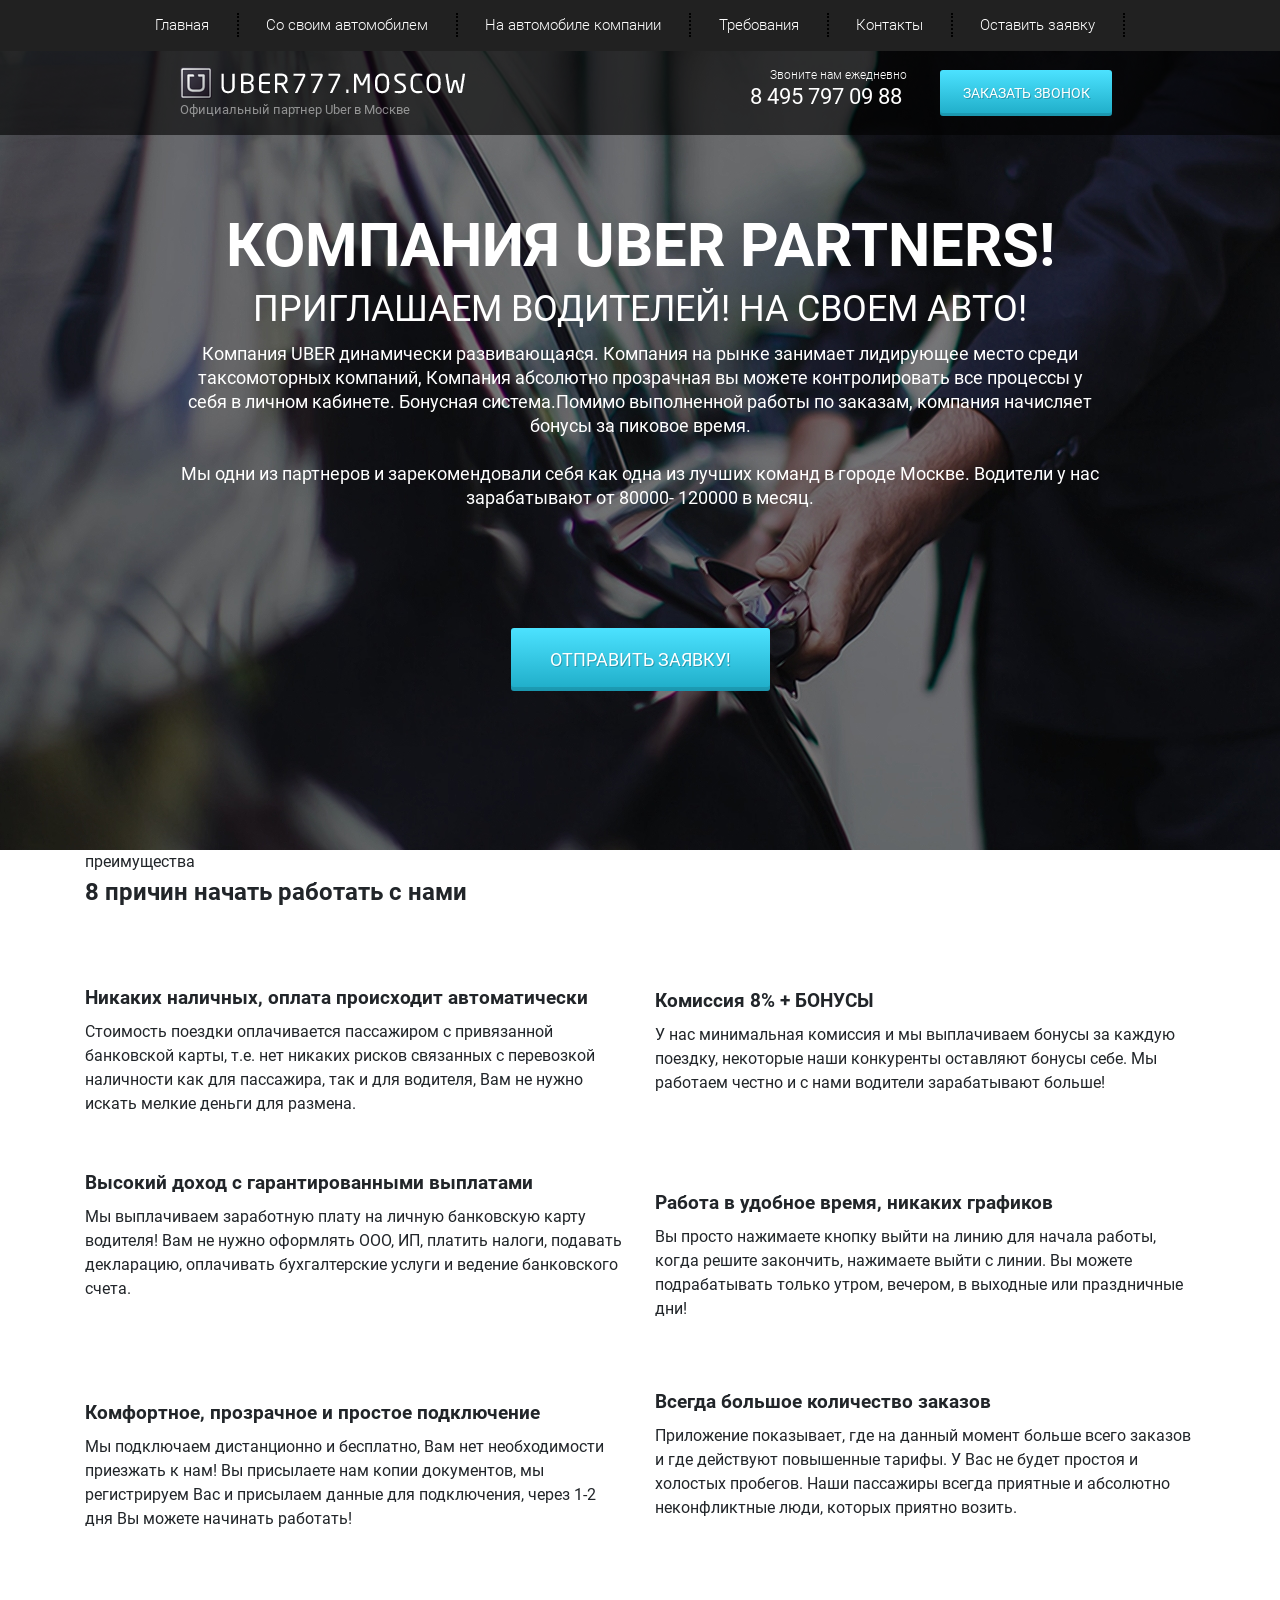
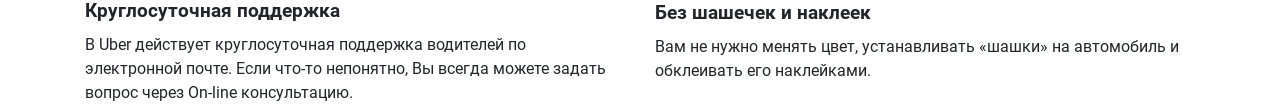
==== src/index.html @ ec8f5196 "add section 'reasons'" ====
<!DOCTYPE html>
<html lang="en">

<head>
    <meta charset="UTF-8">
    <meta name="viewport" content="width=device-width, initial-scale=1.0">
    <title>Uber</title>
    <link rel="stylesheet" href="css/bootstrap-reboot.min.css">
    <link rel="stylesheet" href="css/bootstrap-grid.min.css">
    <link rel="stylesheet" href="css/fonts.css">
    <link rel="stylesheet" href="css/style.css">
</head>

<body>
    <header>
        <nav>
            <div class="container">
                <ul class="menu">
                    <li class="menu_item"><a href="#" class="menu_link">Главная</a></li>
                    <li class="menu_item"><a href="#" class="menu_link">Со своим автомобилем</a></li>
                    <li class="menu_item"><a href="#" class="menu_link">На автомобиле компании</a></li>
                    <li class="menu_item"><a href="#" class="menu_link">Требования</a></li>
                    <li class="menu_item"><a href="#" class="menu_link">Контакты</a></li>
                    <li class="menu_item"><a href="#" class="menu_link">Оставить заявку</a></li>
                </ul>
            </div>
        </nav>
        <div class="subheader">
            <div class="container">
                <div class="row">
                    <div class="col-md-4 offset-md-1">
                        <a href="#" class="subheader_logo"><img src="img/logo.png" alt="logo" class="logo_img"></a>
                        <div class="logo_text">Официальный партнер Uber в Москве</div>
                    </div>
                    <div class="col-md-2 offset-md-2">
                        <div class="call_us">Звоните нам ежедневно</div>
                        <a href="tel:+74957970988" class="number">8 495 797 09 88</a>
                    </div>
                    <div class="col-md-2">
                        <button class="call_us_btn">
                            заказать звонок
                        </button>
                    </div>
                </div>
            </div>
        </div>
    </header>

    <section class="promo">
        <div class="container">
            <div class="row">
                <div class="col-md-10 offset-md-1">
                    <h1 class="promo_header">КОМПАНИЯ UBER PARTNERS!</h1>
                    <h2 class="promo_subheader">ПРИГЛАШАЕМ ВОДИТЕЛЕЙ! НА СВОЕМ АВТО!</h2>
                    <div class="promo_descr">
                        Компания UBER динамически развивающаяся. Компания на рынке занимает лидирующее место среди
                        таксомоторных компаний, Компания абсолютно прозрачная вы можете контролировать все процессы у
                        себя в личном кабинете. Бонуcная система.Помимо выполненной работы по заказам, компания
                        начисляет бонусы за
                        пиковое время.<br><br>

                        Мы одни из партнеров и зарекомендовали себя как одна из лучших команд в городе Москве. Водители
                        у нас
                        зарабатывают от 80000- 120000 в месяц.
                    </div>
                    <button class="promo_btn">ОТПРАВИТЬ ЗАЯВКУ!</button>
                </div>
            </div>
        </div>
    </section>
    <section class="reasons">
        <div class="container">
            <div class="label">преимущества</div>
            <h2 class="title">8 причин начать работать с нами</h2>
            <div class="row">
                <div class="col-md-6">
                    <div class="reasons_block">
                        <div class="reasons_round"><img src="img/reasons-1.png" alt=""></div>
                        <div class="reasons_text_block">
                            <h3 class="reasons_title">Никаких наличных, оплата происходит
                                автоматически</h3>
                            <div class="reasons_text">Стоимость поездки оплачивается пассажиром с привязанной банковской карты, т.е. нет никаких рисков связанных с перевозкой наличности как для пассажира, так и для водителя, Вам не нужно искать мелкие деньги для размена.</div>
                        </div>
                    </div>
                </div>
                <div class="col-md-6">
                    <div class="reasons_block">
                        <div class="reasons_round"><img src="img/reasons-2.png" alt=""></div>
                        <div class="reasons_text_block">
                            <h3 class="reasons_title">Комиссия 8% + БОНУСЫ</h3>
                            <div class="reasons_text">У нас минимальная комиссия и мы выплачиваем бонусы за каждую поездку, некоторые наши конкуренты оставляют бонусы себе. Мы работаем честно и с нами водители зарабатывают больше!</div>
                        </div>
                    </div>
                </div>
                <div class="col-md-6">
                    <div class="reasons_block">
                        <div class="reasons_round"><img src="img/reasons-3.png" alt=""></div>
                        <div class="reasons_text_block">
                            <h3 class="reasons_title">Высокий доход с гарантированными
                                выплатами</h3>
                            <div class="reasons_text">Мы выплачиваем заработную плату на личную банковскую карту водителя! Вам не нужно оформлять ООО, ИП, платить налоги, подавать декларацию, оплачивать бухгалтерские услуги и ведение банковского счета.</div>
                        </div>
                    </div>
                </div>
                <div class="col-md-6">
                    <div class="reasons_block">
                        <div class="reasons_round"><img src="img/reasons-4.png" alt=""></div>
                        <div class="reasons_text_block">
                            <h3 class="reasons_title">Работа в удобное время, никаких
                                графиков</h3>
                            <div class="reasons_text">Вы просто нажимаете кнопку выйти на линию для начала работы, когда решите закончить, нажимаете выйти с линии. Вы можете подрабатывать только утром, вечером, в выходные или праздничные дни! </div>
                        </div>
                    </div>
                </div>
                <div class="col-md-6">
                    <div class="reasons_block">
                        <div class="reasons_round"><img src="img/reasons-5.png" alt=""></div>
                        <div class="reasons_text_block">
                            <h3 class="reasons_title">Комфортное, прозрачное и простое
                                подключение</h3>
                            <div class="reasons_text">Мы подключаем дистанционно и бесплатно, Вам нет необходимости приезжать к нам! Вы присылаете нам копии документов, мы регистрируем Вас и присылаем данные для подключения, через 1-2 дня Вы можете начинать работать!</div>
                        </div>
                    </div>
                </div>
                <div class="col-md-6">
                    <div class="reasons_block">
                        <div class="reasons_round"><img src="img/reasons-6.png" alt=""></div>
                        <div class="reasons_text_block">
                            <h3 class="reasons_title">Всегда большое количество заказов</h3>
                            <div class="reasons_text">Приложение показывает, где на данный момент больше всего заказов и где действуют повышенные тарифы. У Вас не будет простоя и холостых пробегов. Наши пассажиры всегда приятные и абсолютно неконфликтные люди, которых приятно возить.</div>
                        </div>
                    </div>
                </div>
                <div class="col-md-6">
                    <div class="reasons_block">
                        <div class="reasons_round"><img src="img/reasons-7.png" alt=""></div>
                        <div class="reasons_text_block">
                            <h3 class="reasons_title">Круглосуточная поддержка</h3>
                            <div class="reasons_text">В Uber действует круглосуточная поддержка водителей по электронной почте. Если что-то непонятно, Вы всегда можете задать вопрос через On-line консультацию.</div>
                        </div>
                    </div>
                </div>
                <div class="col-md-6">
                    <div class="reasons_block">
                        <div class="reasons_round"><img src="img/reasons-8.png" alt=""></div>
                        <div class="reasons_text_block">
                            <h3 class="reasons_title">Без шашечек и наклеек</h3>
                            <div class="reasons_text">Вам не нужно менять цвет, устанавливать «шашки» на автомобиль и обклеивать его наклейками.</div>
                        </div>
                    </div>
                </div>
            </div>
        </div>
    </section>
</body>

</html>
---- src/css/fonts.css ----
@font-face {
    font-family: 'Roboto';
    src: url('../fonts/Roboto-Thin.eot');
    src: url('../fonts/Roboto-Thin.eot?#iefix') format('embedded-opentype'),
    url('../fonts/Roboto-Thin.woff') format('woff'),
    url('../fonts/Roboto-Thin.ttf') format('truetype');
    font-weight: 100;
    font-style: normal;
}

@font-face {
    font-family: 'Roboto';
    src: url('../fonts/Roboto-Light.eot');
    src: url('../fonts/Roboto-Light.eot?#iefix') format('embedded-opentype'),
    url('../fonts/Roboto-Light.woff') format('woff'),
    url('../fonts/Roboto-Light.ttf') format('truetype');
    font-weight: 300;
    font-style: normal;
}

@font-face {
    font-family: 'Roboto';
    src: url('../fonts/Roboto-Regular.eot');
    src: url('../fonts/Roboto-Regular.eot?#iefix') format('embedded-opentype'),
    url('../fonts/Roboto-Regular.woff') format('woff'),
    url('../fonts/Roboto-Regular.ttf') format('truetype');
    font-weight: 400;
    font-style: normal;
}

@font-face {
    font-family: 'Roboto';
    src: url('../fonts/Roboto-Bold.eot');
    src: url('../fonts/Roboto-Bold.eot?#iefix') format('embedded-opentype'),
    url('../fonts/Roboto-Bold.woff') format('woff'),
    url('../fonts/Roboto-Bold.ttf') format('truetype');
    font-weight: 700;
    font-style: normal;
}

@font-face {
    font-family: 'Roboto';
    src: url('../fonts/Roboto-Black.eot');
    src: url('../fonts/Roboto-Black.eot?#iefix') format('embedded-opentype'),
    url('../fonts/Roboto-Black.woff') format('woff'),
    url('../fonts/Roboto-Black.ttf') format('truetype');
    font-weight: 900;
    font-style: normal;
}
---- src/css/style.css ----
* {
    font-family: 'Roboto', sans-serif;
}

header {
    position: relative;
}

nav {
    height: 51px;
    background-color: #212121;
}

.menu {
    display: flex;
    justify-content: space-between;
    padding: 13px 70px;
    margin: 0;
    list-style: none;
}

.menu .menu_link {
    color: #ffffff;
    font-size: 15px;
    font-weight: 300;
}

.menu .menu_item {
    border-right: 2px dotted #000;
    padding-right: 28px;
}

.subheader {
    position: absolute;
    width: 100%;
    height: 84px;
    background-color: rgba(0, 0, 0, 0.6);
}

.subheader .subheader_logo {
    display: block;
    max-width: 100%;
    margin-top: 16px;
}

.logo_text {
    color: #ffffff;
    opacity: 0.5;
    font-size: 13px;
    font-weight: 400;
    margin-top: 6px;
    line-height: 10px;
}

.call_us {
    margin-top: 19px;
    line-height: 10px;
    text-align: right;
    margin-right: 3px;
    color: #ffffff;
    font-size: 12px;
    font-weight: 300;
}

.number {
    margin-top: 8px;
    color: #ffffff;
    font-size: 22px;
    font-weight: 400;
    text-transform: uppercase;
}

.call_us_btn {
    width: 172px;
    height: 46px;
    box-shadow: inset 0 -3px 0 rgba(0, 0, 0, 0.12);
    border: 0;
    background-image: linear-gradient(to top, #1eacc7 0%, #4ce2ff 100%);
    text-shadow: 1px 1px 0 rgba(0, 0, 0, 0.21);
    color: #ffffff;
    font-size: 14px;
    font-weight: 400;
    text-transform: uppercase;
    border-radius: 3px;
    margin-top: 19px;
}

.promo {
    min-height: 799px;
    background: url('../img/main-bg.jpg') center center/cover no-repeat;
    padding: 150px 0 135px 0;
}

.promo_header {
    font-weight: 700;
    font-size: 60px;
    text-transform: uppercase;
    color: #ffffff;
    text-align: center;
}

.promo_subheader {
    font-size: 36px;
    font-weight: 400;
    text-transform: uppercase;
    color: #ffffff;
    text-align: center;
    line-height: 20px;
}

.promo_descr {
    margin-top: 23px;
    color: #ffffff;
    font-size: 18px;
    font-weight: 400;
    line-height: 24px;
    text-align: center;
}

.promo_btn {
    width: 259px;
    height: 63px;
    box-shadow: inset 0 -4px 0 rgba(0, 0, 0, 0.12);
    border: none;
    background-image: linear-gradient(to top, #1eacc7 0%, #4ce2ff 100%);
    border-radius: 3px;
    text-shadow: 1px 1px 0 rgba(0, 0, 0, 0.21);
    color: #ffffff;
    font-size: 18px;
    font-weight: 400;
    text-transform: uppercase;
    display: block;
    margin: 0 auto;
    margin-top: 118px;
}
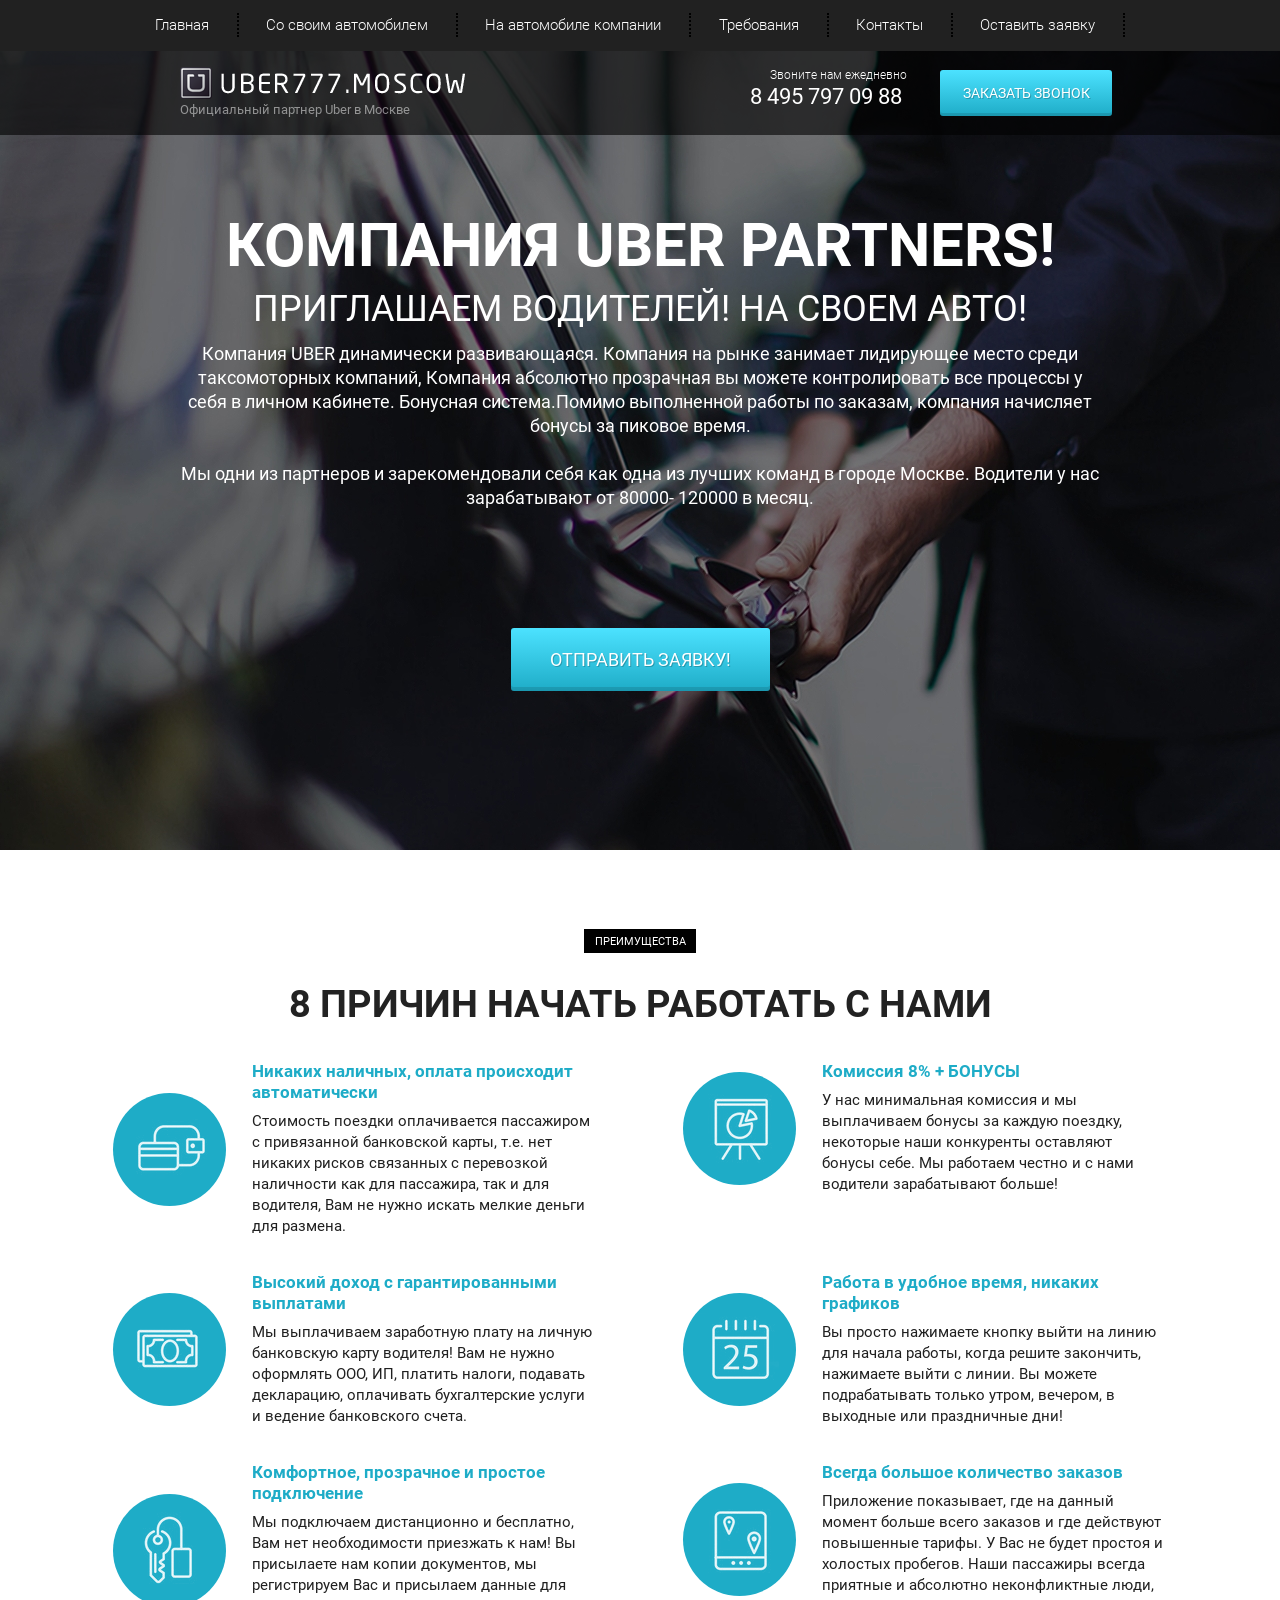
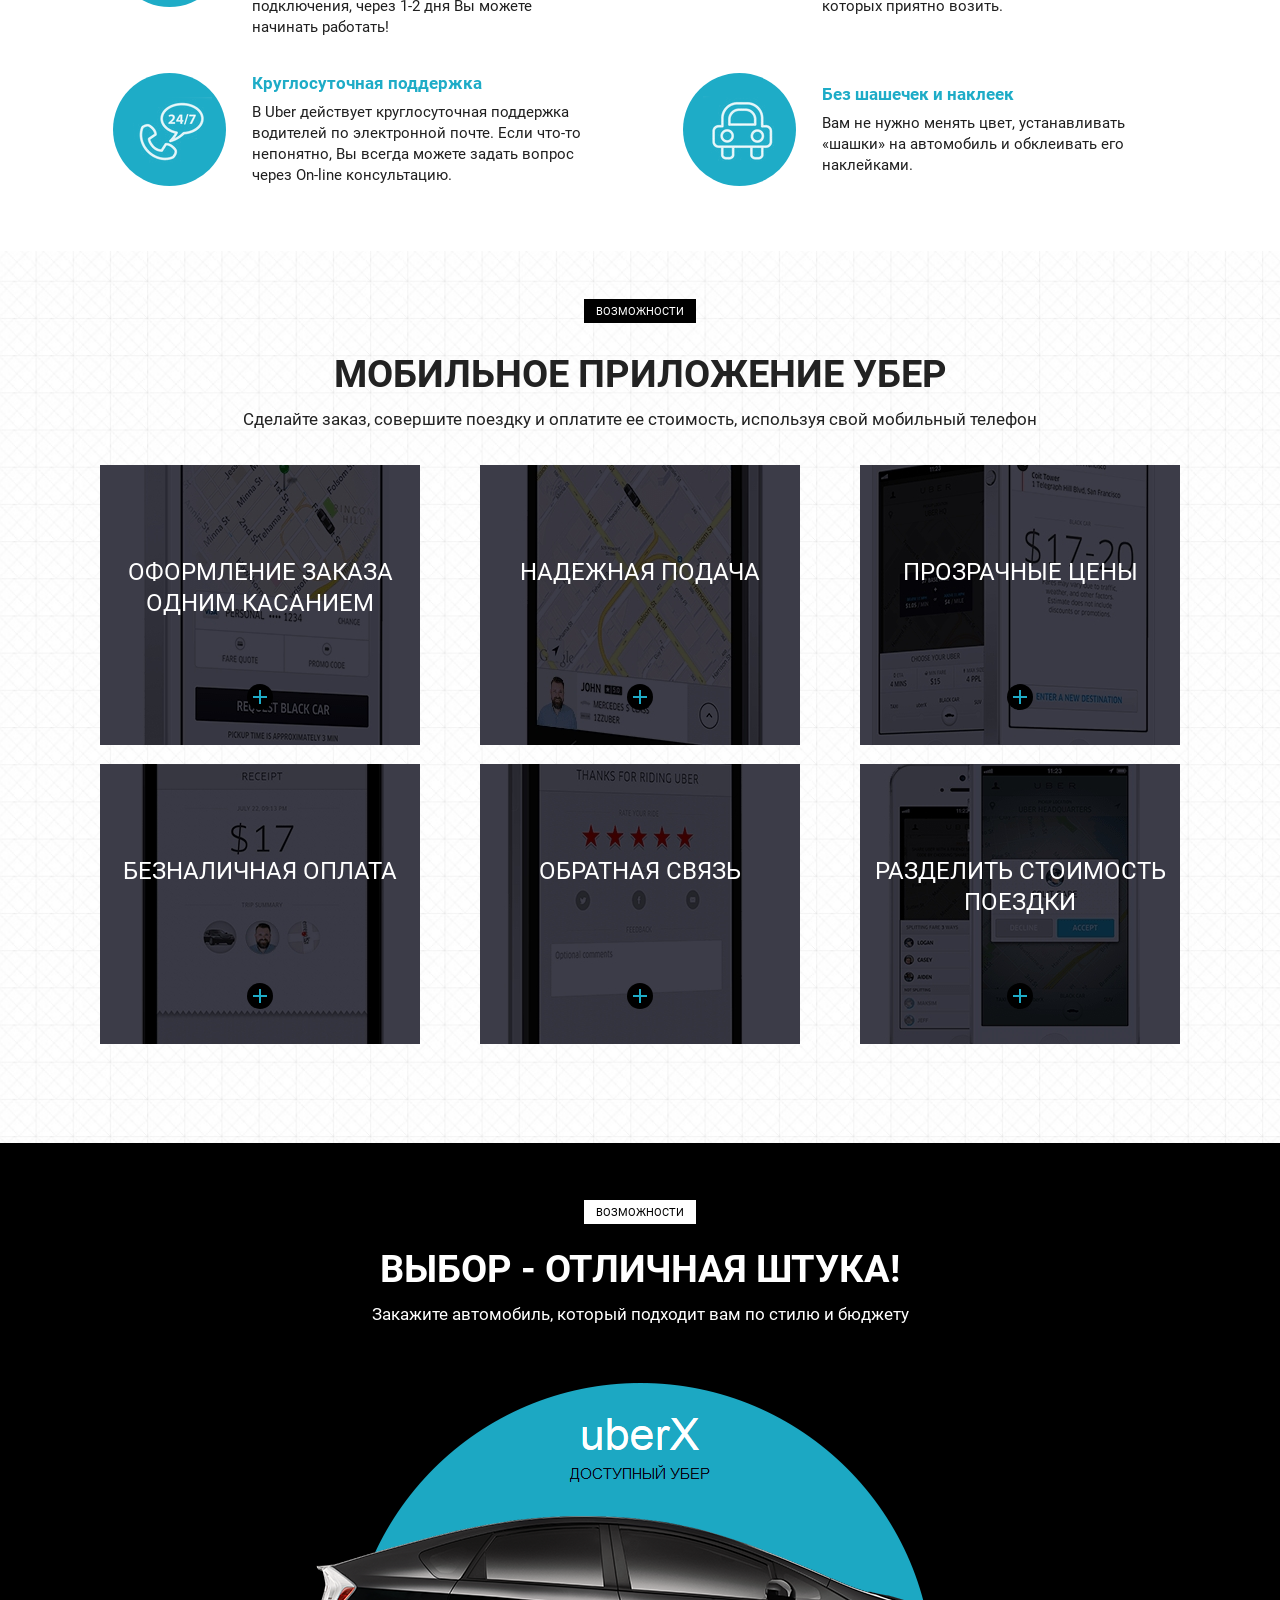
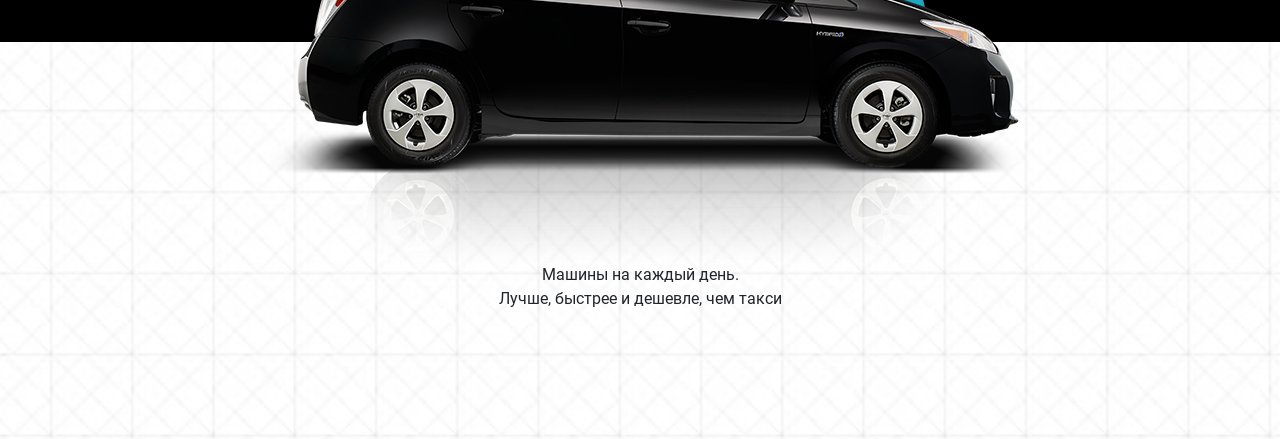
==== commit 90d0d889: "add sections "mobile" and "choise"" ====
--- a/src/index.html
+++ b/src/index.html
@@ -152,6 +152,63 @@
             </div>
         </div>
     </section>
+    <section class="mobile">
+        <div class="container">
+            <div class="label">Возможности</div>
+            <h2 class="title">мобильное приложение убер</h2>
+            <h3 class="title_text">Сделайте заказ, совершите поездку и оплатите ее стоимость, используя свой мобильный телефон</h3>
+            <div class="row">
+                <div class="col-md-4">
+                    <div class="mobile_item mobile_item_1">
+                        <div class="mobile_item_subtitle">оформление заказа одним касанием</div>
+                        <div class="mobile_item_plus"><img src="img/app-plus.png" alt="plus"></div>
+                    </div>
+                </div>
+                <div class="col-md-4">
+                    <div class="mobile_item mobile_item_2">
+                        <div class="mobile_item_subtitle">надежная подача</div>
+                        <div class="mobile_item_plus"><img src="img/app-plus.png" alt="plus"></div>
+                    </div>
+                </div>
+                <div class="col-md-4">
+                    <div class="mobile_item mobile_item_3">
+                        <div class="mobile_item_subtitle">прозрачные цены</div>
+                        <div class="mobile_item_plus"><img src="img/app-plus.png" alt="plus"></div>
+                    </div>
+                </div>
+                <div class="col-md-4">
+                    <div class="mobile_item mobile_item_4">
+                        <div class="mobile_item_subtitle">безналичная оплата</div>
+                        <div class="mobile_item_plus"><img src="img/app-plus.png" alt="plus"></div>
+                    </div>
+                </div>
+                <div class="col-md-4">
+                    <div class="mobile_item mobile_item_5">
+                        <div class="mobile_item_subtitle">обратная связь</div>
+                        <div class="mobile_item_plus"><img src="img/app-plus.png" alt="plus"></div>
+                    </div>
+                </div>
+                <div class="col-md-4">
+                    <div class="mobile_item mobile_item_6">
+                        <div class="mobile_item_subtitle">разделить
+                            стоимость поездки</div>
+                        <div class="mobile_item_plus"><img src="img/app-plus.png" alt="plus"></div>
+                    </div>
+                </div>
+            </div>
+        </div>    
+    </section>
+    <section class="choise">
+        <div class="container">
+            <div class="black"></div>
+            <div class="label label_white">Возможности</div>
+            <h2 class="title title_white">Выбор - отличная штука!</h2>
+            <h3 class="title_text title_text_white">Закажите автомобиль, который подходит вам по стилю и бюджету</h3>
+            <img src="img/choice-img.png" alt="" class="choise_img">
+            <div class="choise_text">Машины на каждый день.<br>
+                Лучше, быстрее и дешевле, чем такси</div>
+        </div>
+    </section>
 </body>
 
 </html>
--- a/src/css/style.css
+++ b/src/css/style.css
@@ -1,135 +1,370 @@
+@charset "UTF-8";
+/* line 1, ../../Users/Богдан/Desktop/html/Uber/src/sass/style.sass */
 * {
-    font-family: 'Roboto', sans-serif;
-}
-
+  font-family: 'Roboto', sans-serif;
+}
+
+/* line 4, ../../Users/Богдан/Desktop/html/Uber/src/sass/style.sass */
 header {
-    position: relative;
-}
-
+  position: relative;
+}
+
+/* line 7, ../../Users/Богдан/Desktop/html/Uber/src/sass/style.sass */
 nav {
-    height: 51px;
-    background-color: #212121;
-}
-
+  height: 51px;
+  background-color: #212121;
+}
+
+/* line 11, ../../Users/Богдан/Desktop/html/Uber/src/sass/style.sass */
 .menu {
-    display: flex;
-    justify-content: space-between;
-    padding: 13px 70px;
-    margin: 0;
-    list-style: none;
-}
-
-.menu .menu_link {
-    color: #ffffff;
-    font-size: 15px;
-    font-weight: 300;
-}
-
-.menu .menu_item {
-    border-right: 2px dotted #000;
-    padding-right: 28px;
-}
-
+  display: flex;
+  justify-content: space-between;
+  padding: 13px 70px;
+  margin: 0;
+  list-style: none;
+}
+
+/* line 18, ../../Users/Богдан/Desktop/html/Uber/src/sass/style.sass */
+.menu_link {
+  color: #ffffff;
+  font-size: 15px;
+  font-weight: 300;
+}
+
+/* line 23, ../../Users/Богдан/Desktop/html/Uber/src/sass/style.sass */
+.menu_item {
+  border-right: 2px dotted #000;
+  padding-right: 28px;
+}
+
+/* line 27, ../../Users/Богдан/Desktop/html/Uber/src/sass/style.sass */
 .subheader {
-    position: absolute;
-    width: 100%;
-    height: 84px;
-    background-color: rgba(0, 0, 0, 0.6);
-}
-
-.subheader .subheader_logo {
-    display: block;
-    max-width: 100%;
-    margin-top: 16px;
-}
-
+  position: absolute;
+  width: 100%;
+  height: 84px;
+  background-color: rgba(0, 0, 0, 0.6);
+}
+
+/* line 33, ../../Users/Богдан/Desktop/html/Uber/src/sass/style.sass */
+.subheader_logo {
+  display: block;
+  max-width: 100%;
+  margin-top: 16px;
+}
+
+/* line 38, ../../Users/Богдан/Desktop/html/Uber/src/sass/style.sass */
 .logo_text {
-    color: #ffffff;
-    opacity: 0.5;
-    font-size: 13px;
-    font-weight: 400;
-    margin-top: 6px;
-    line-height: 10px;
-}
-
+  color: #ffffff;
+  opacity: 0.5;
+  font-size: 13px;
+  font-weight: 400;
+  margin-top: 6px;
+  line-height: 10px;
+}
+
+/* line 46, ../../Users/Богдан/Desktop/html/Uber/src/sass/style.sass */
 .call_us {
-    margin-top: 19px;
-    line-height: 10px;
-    text-align: right;
-    margin-right: 3px;
-    color: #ffffff;
-    font-size: 12px;
-    font-weight: 300;
-}
-
+  margin-top: 19px;
+  line-height: 10px;
+  text-align: right;
+  margin-right: 3px;
+  color: #ffffff;
+  font-size: 12px;
+  font-weight: 300;
+}
+
+/* line 55, ../../Users/Богдан/Desktop/html/Uber/src/sass/style.sass */
 .number {
-    margin-top: 8px;
-    color: #ffffff;
-    font-size: 22px;
-    font-weight: 400;
-    text-transform: uppercase;
-}
-
+  margin-top: 8px;
+  color: #ffffff;
+  font-size: 22px;
+  font-weight: 400;
+  text-transform: uppercase;
+}
+
+/* line 62, ../../Users/Богдан/Desktop/html/Uber/src/sass/style.sass */
 .call_us_btn {
-    width: 172px;
-    height: 46px;
-    box-shadow: inset 0 -3px 0 rgba(0, 0, 0, 0.12);
-    border: 0;
-    background-image: linear-gradient(to top, #1eacc7 0%, #4ce2ff 100%);
-    text-shadow: 1px 1px 0 rgba(0, 0, 0, 0.21);
-    color: #ffffff;
-    font-size: 14px;
-    font-weight: 400;
-    text-transform: uppercase;
-    border-radius: 3px;
-    margin-top: 19px;
-}
-
+  width: 172px;
+  height: 46px;
+  box-shadow: inset 0 -3px 0 rgba(0, 0, 0, 0.12);
+  border: 0;
+  background-image: linear-gradient(to top, #1eacc7 0%, #4ce2ff 100%);
+  text-shadow: 1px 1px 0 rgba(0, 0, 0, 0.21);
+  color: #ffffff;
+  font-size: 14px;
+  font-weight: 400;
+  text-transform: uppercase;
+  border-radius: 3px;
+  margin-top: 19px;
+}
+
+/* line 76, ../../Users/Богдан/Desktop/html/Uber/src/sass/style.sass */
 .promo {
-    min-height: 799px;
-    background: url('../img/main-bg.jpg') center center/cover no-repeat;
-    padding: 150px 0 135px 0;
-}
-
+  min-height: 799px;
+  background: url("../img/main-bg.jpg") center center/cover no-repeat;
+  padding: 150px 0 135px 0;
+}
+
+/* line 81, ../../Users/Богдан/Desktop/html/Uber/src/sass/style.sass */
 .promo_header {
-    font-weight: 700;
-    font-size: 60px;
-    text-transform: uppercase;
-    color: #ffffff;
-    text-align: center;
-}
-
+  font-weight: 700;
+  font-size: 60px;
+  text-transform: uppercase;
+  color: #ffffff;
+  text-align: center;
+}
+
+/* line 88, ../../Users/Богдан/Desktop/html/Uber/src/sass/style.sass */
 .promo_subheader {
-    font-size: 36px;
-    font-weight: 400;
-    text-transform: uppercase;
-    color: #ffffff;
-    text-align: center;
-    line-height: 20px;
-}
-
+  font-size: 36px;
+  font-weight: 400;
+  text-transform: uppercase;
+  color: #ffffff;
+  text-align: center;
+  line-height: 20px;
+}
+
+/* line 96, ../../Users/Богдан/Desktop/html/Uber/src/sass/style.sass */
 .promo_descr {
-    margin-top: 23px;
-    color: #ffffff;
-    font-size: 18px;
-    font-weight: 400;
-    line-height: 24px;
-    text-align: center;
-}
-
+  margin-top: 23px;
+  color: #ffffff;
+  font-size: 18px;
+  font-weight: 400;
+  line-height: 24px;
+  text-align: center;
+}
+
+/* line 104, ../../Users/Богдан/Desktop/html/Uber/src/sass/style.sass */
 .promo_btn {
-    width: 259px;
-    height: 63px;
-    box-shadow: inset 0 -4px 0 rgba(0, 0, 0, 0.12);
-    border: none;
-    background-image: linear-gradient(to top, #1eacc7 0%, #4ce2ff 100%);
-    border-radius: 3px;
-    text-shadow: 1px 1px 0 rgba(0, 0, 0, 0.21);
-    color: #ffffff;
-    font-size: 18px;
-    font-weight: 400;
-    text-transform: uppercase;
-    display: block;
-    margin: 0 auto;
-    margin-top: 118px;
-}+  width: 259px;
+  height: 63px;
+  box-shadow: inset 0 -4px 0 rgba(0, 0, 0, 0.12);
+  border: none;
+  background-image: linear-gradient(to top, #1eacc7 0%, #4ce2ff 100%);
+  border-radius: 3px;
+  text-shadow: 1px 1px 0 rgba(0, 0, 0, 0.21);
+  color: #ffffff;
+  font-size: 18px;
+  font-weight: 400;
+  text-transform: uppercase;
+  display: block;
+  margin: 0 auto;
+  margin-top: 118px;
+}
+
+/* line 120, ../../Users/Богдан/Desktop/html/Uber/src/sass/style.sass */
+.reasons {
+  min-height: 900px;
+  padding: 79px 0 65px 0;
+}
+
+/* line 124, ../../Users/Богдан/Desktop/html/Uber/src/sass/style.sass */
+.label {
+  width: 112px;
+  height: 24px;
+  background-color: #000000;
+  color: #ffffff;
+  font-size: 11px;
+  font-weight: 400;
+  text-transform: uppercase;
+  margin: 0 auto;
+  text-align: center;
+  padding: 5px 11px;
+}
+
+/* line 136, ../../Users/Богдан/Desktop/html/Uber/src/sass/style.sass */
+.label_white {
+  background-color: #fff;
+  color: #000;
+  position: relative;
+  z-index: 2;
+}
+
+/* line 142, ../../Users/Богдан/Desktop/html/Uber/src/sass/style.sass */
+.title {
+  color: #222222;
+  font-size: 38px;
+  font-weight: 700;
+  line-height: 27px;
+  text-transform: uppercase;
+  text-align: center;
+  margin-top: 38px;
+  position: relative;
+  z-index: 2;
+}
+
+/* line 153, ../../Users/Богдан/Desktop/html/Uber/src/sass/style.sass */
+.title_white {
+  color: #ffffff;
+  margin-top: 32px;
+}
+
+/* line 157, ../../Users/Богдан/Desktop/html/Uber/src/sass/style.sass */
+.reasons_block {
+  display: flex;
+  justify-content: center;
+  align-items: center;
+  margin-top: 35px;
+}
+
+/* line 163, ../../Users/Богдан/Desktop/html/Uber/src/sass/style.sass */
+.reasons_round {
+  display: flex;
+  justify-content: center;
+  align-items: center;
+  width: 113px;
+  height: 113px;
+  background-color: #1eacc7;
+  border-radius: 100%;
+}
+
+/* line 172, ../../Users/Богдан/Desktop/html/Uber/src/sass/style.sass */
+.reasons_text_block {
+  width: 345px;
+  margin-left: 26px;
+}
+
+/* line 176, ../../Users/Богдан/Desktop/html/Uber/src/sass/style.sass */
+.reasons_title {
+  line-height: 21px;
+  color: #1eacc7;
+  font-size: 17px;
+  font-weight: 700;
+}
+
+/* line 182, ../../Users/Богдан/Desktop/html/Uber/src/sass/style.sass */
+.reasons_text {
+  color: #202020;
+  font-size: 15px;
+  font-weight: 400;
+  line-height: 21px;
+}
+
+/* line 188, ../../Users/Богдан/Desktop/html/Uber/src/sass/style.sass */
+.mobile {
+  background: url("../img/app-bg.jpg") center center/cover no-repeat;
+  min-height: 864px;
+  padding: 48px 0 80px 0;
+}
+
+/* line 192, ../../Users/Богдан/Desktop/html/Uber/src/sass/style.sass */
+.mobile .row {
+  margin-top: 32px;
+}
+
+/* line 194, ../../Users/Богдан/Desktop/html/Uber/src/sass/style.sass */
+.mobile_item {
+  position: relative;
+  width: 320px;
+  height: 280px;
+  margin: 0 auto;
+  margin-bottom: 19px;
+  padding-top: 92px;
+}
+
+/* line 201, ../../Users/Богдан/Desktop/html/Uber/src/sass/style.sass */
+.mobile_item_1 {
+  background: url("../img/app-img-1.jpg") center center/cover no-repeat;
+}
+
+/* line 203, ../../Users/Богдан/Desktop/html/Uber/src/sass/style.sass */
+.mobile_item_2 {
+  background: url("../img/app-img-2.jpg") center center/cover no-repeat;
+}
+
+/* line 205, ../../Users/Богдан/Desktop/html/Uber/src/sass/style.sass */
+.mobile_item_3 {
+  background: url("../img/app-img-3.jpg") center center/cover no-repeat;
+}
+
+/* line 207, ../../Users/Богдан/Desktop/html/Uber/src/sass/style.sass */
+.mobile_item_4 {
+  background: url("../img/app-img-4.jpg") center center/cover no-repeat;
+}
+
+/* line 209, ../../Users/Богдан/Desktop/html/Uber/src/sass/style.sass */
+.mobile_item_5 {
+  background: url("../img/app-img-5.jpg") center center/cover no-repeat;
+}
+
+/* line 211, ../../Users/Богдан/Desktop/html/Uber/src/sass/style.sass */
+.mobile_item_6 {
+  background: url("../img/app-img-6.jpg") center center/cover no-repeat;
+}
+
+/* line 213, ../../Users/Богдан/Desktop/html/Uber/src/sass/style.sass */
+.mobile_item_subtitle {
+  color: #ffffff;
+  font-size: 24px;
+  font-weight: 400;
+  line-height: 31px;
+  text-transform: uppercase;
+  text-align: center;
+}
+
+/* line 220, ../../Users/Богдан/Desktop/html/Uber/src/sass/style.sass */
+.mobile_item_plus {
+  display: flex;
+  justify-content: center;
+  align-items: center;
+  position: absolute;
+  bottom: 35px;
+  left: 50%;
+  transform: translateX(-50%);
+  width: 26px;
+  height: 26px;
+  background-color: #000000;
+  border-radius: 100%;
+  cursor: pointer;
+}
+
+/* line 235, ../../Users/Богдан/Desktop/html/Uber/src/sass/style.sass */
+.title_text {
+  color: #222222;
+  font-size: 17px;
+  font-weight: 400;
+  text-align: center;
+  margin-top: 19px;
+  position: relative;
+  z-index: 2;
+}
+
+/* line 244, ../../Users/Богдан/Desktop/html/Uber/src/sass/style.sass */
+.title_text_white {
+  color: #ffffff;
+  margin-top: 19px;
+}
+
+/* line 248, ../../Users/Богдан/Desktop/html/Uber/src/sass/style.sass */
+.choise {
+  position: relative;
+  height: 896px;
+  padding: 57px 0 138px 0;
+  background: url("../img/choice-bg.jpg") center center/cover no-repeat;
+}
+
+/* line 253, ../../Users/Богдан/Desktop/html/Uber/src/sass/style.sass */
+.choise .black {
+  background-color: #000;
+  position: absolute;
+  height: 499px;
+  width: 100%;
+  z-index: 1;
+  left: 0;
+  top: 0;
+}
+
+/* line 261, ../../Users/Богдан/Desktop/html/Uber/src/sass/style.sass */
+.choise img {
+  position: relative;
+  z-index: 2;
+  display: block;
+  margin: 56px auto 0 auto;
+}
+
+/* line 266, ../../Users/Богдан/Desktop/html/Uber/src/sass/style.sass */
+.choise .choise_text {
+  text-align: center;
+}
+
+/*# sourceMappingURL=style.css.map */
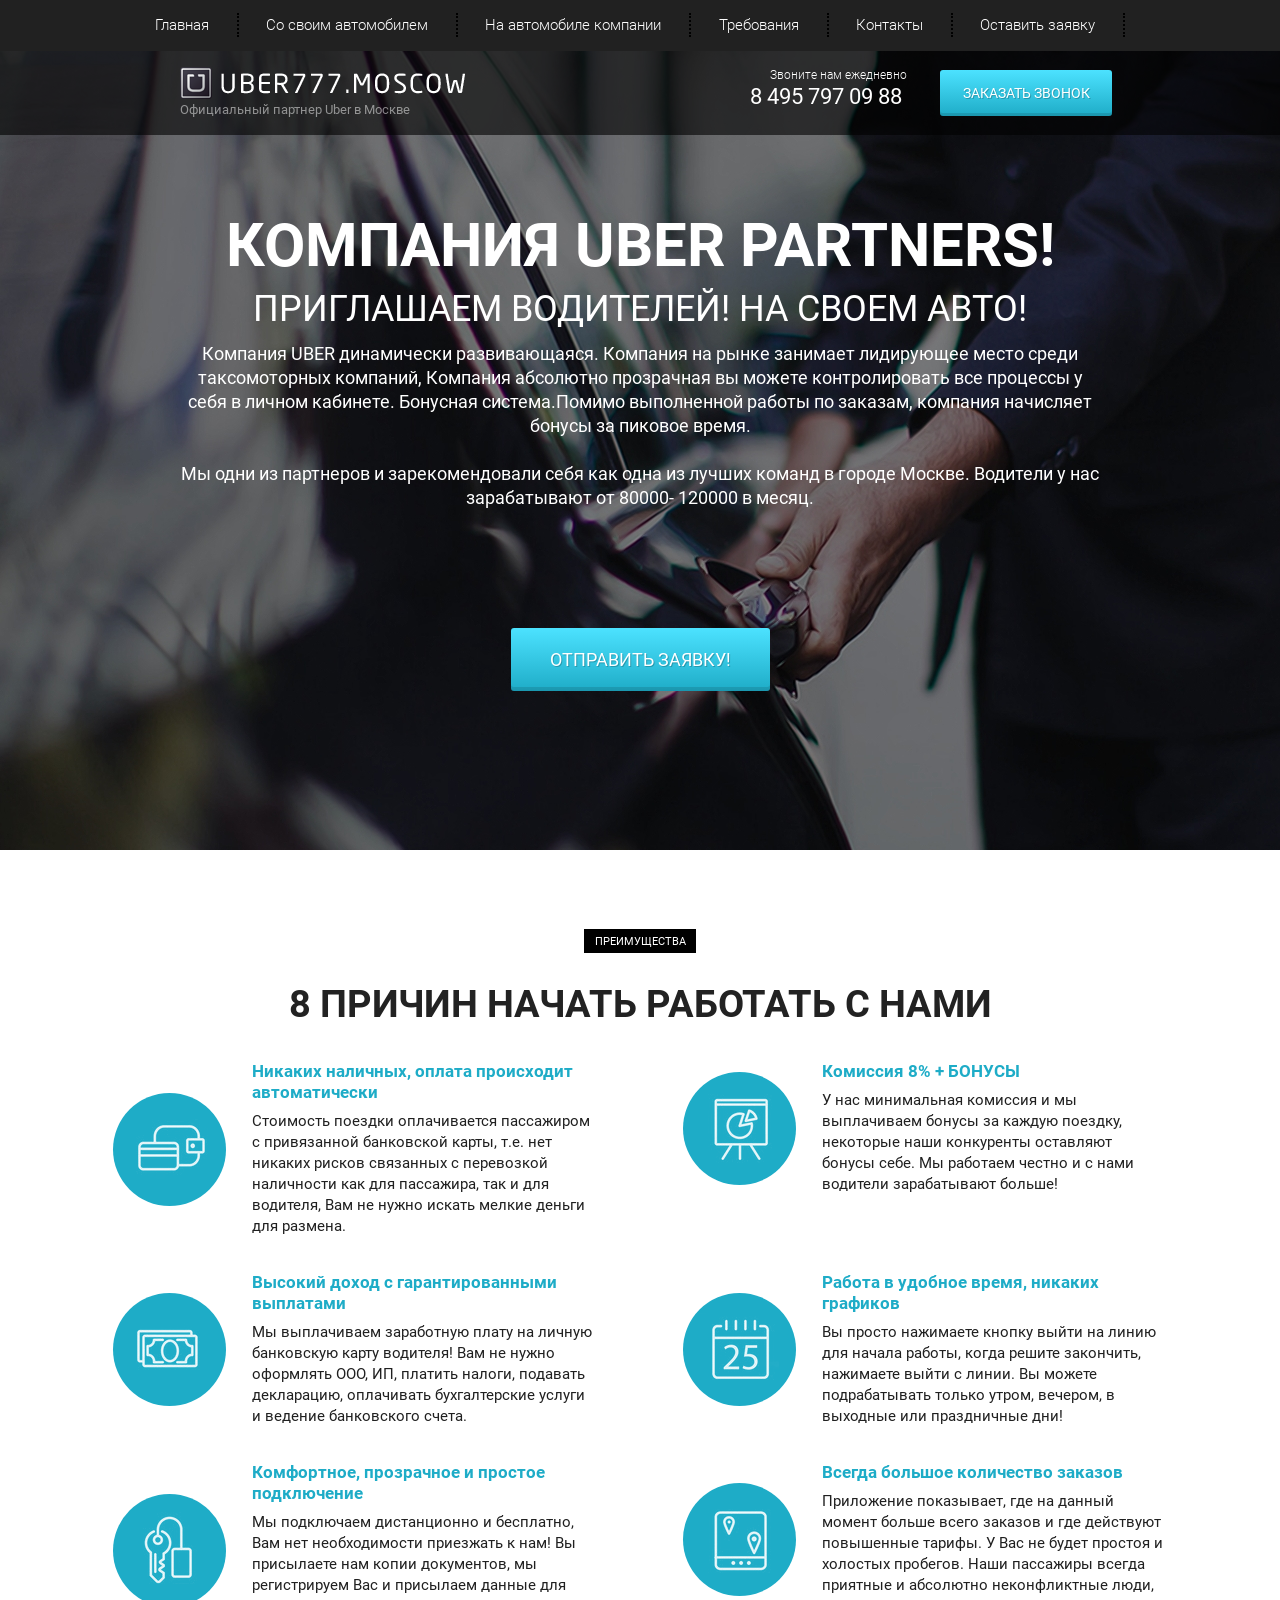
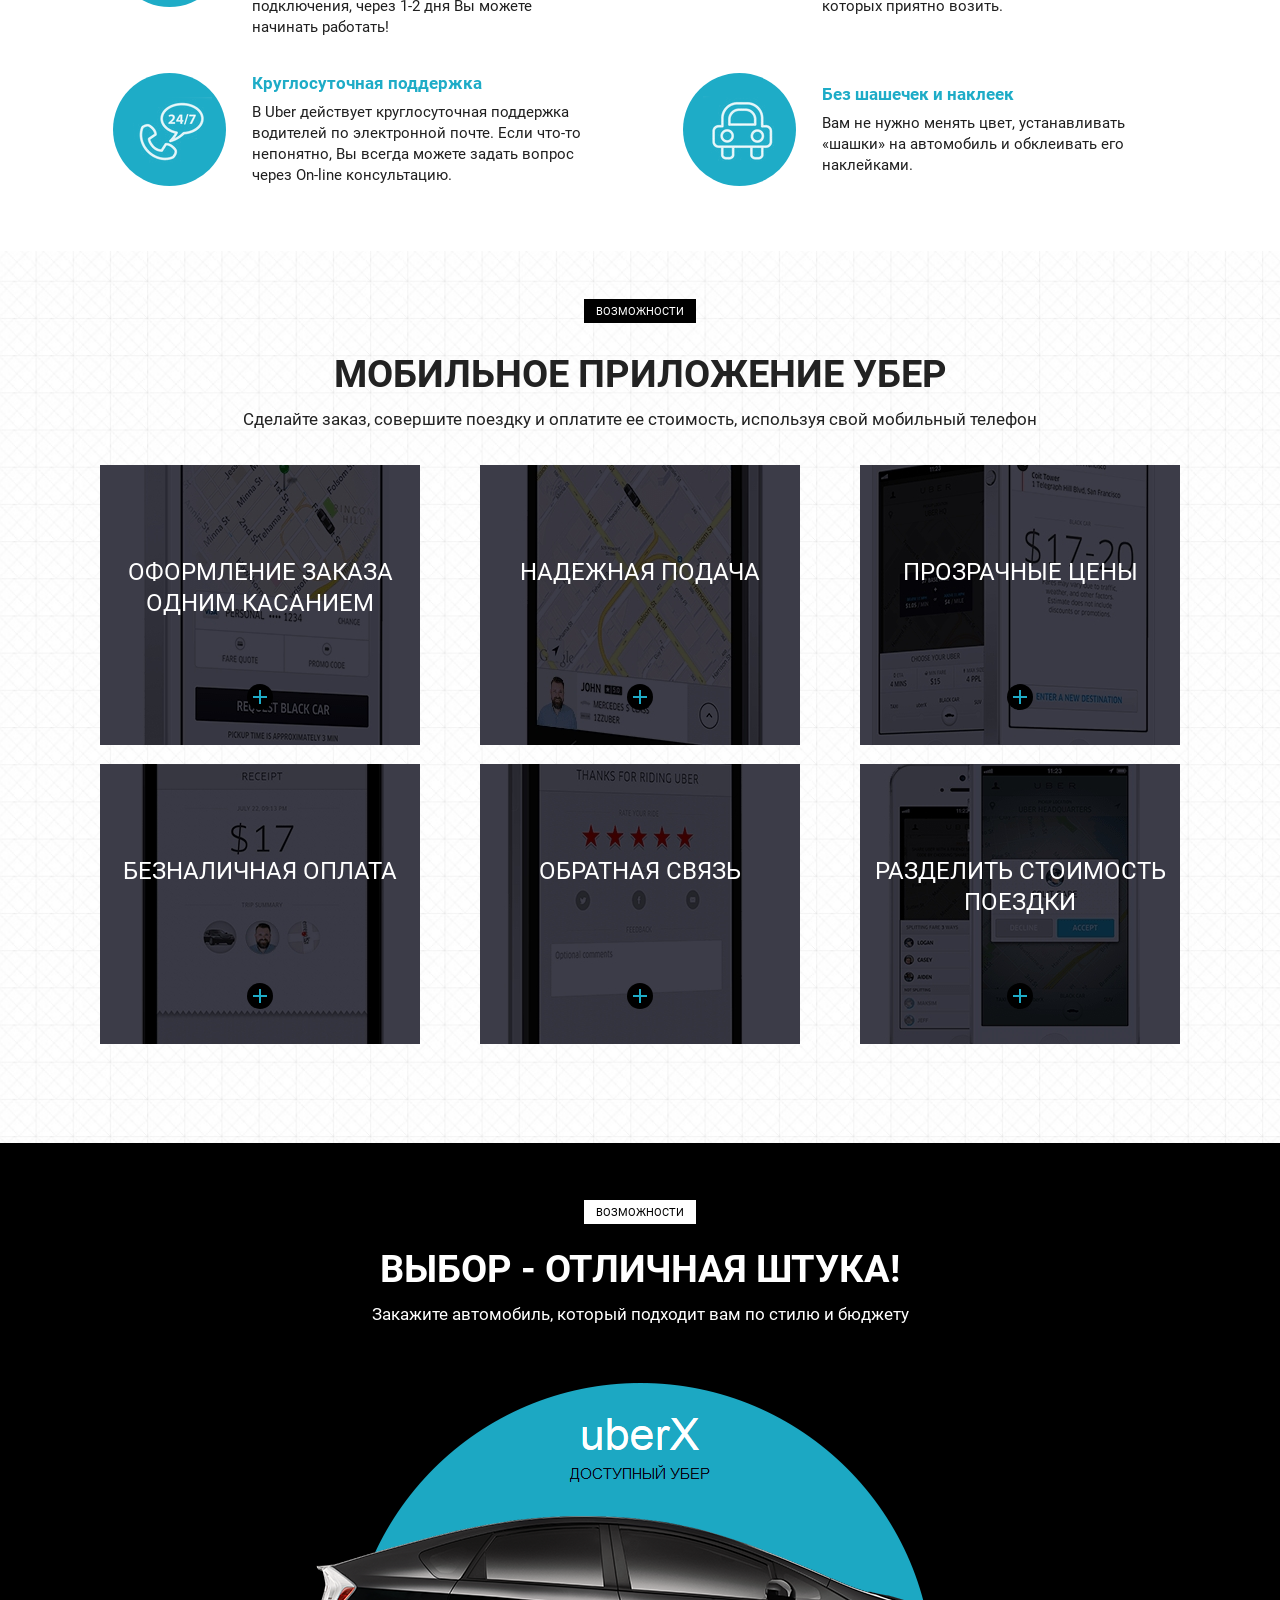
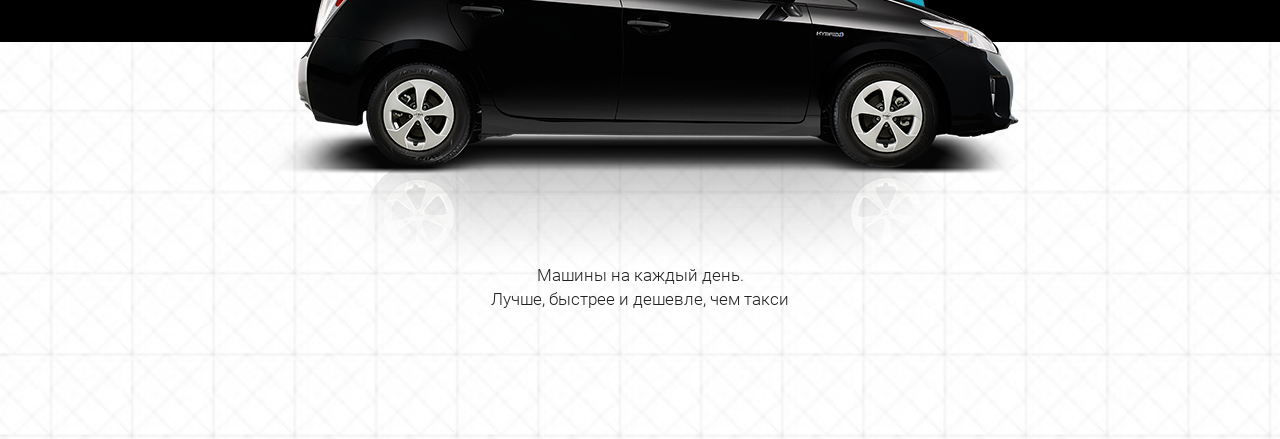
==== commit 3015f58d: "learn pseudo-classes" ====
--- a/src/index.html
+++ b/src/index.html
@@ -161,38 +161,38 @@
                 <div class="col-md-4">
                     <div class="mobile_item mobile_item_1">
                         <div class="mobile_item_subtitle">оформление заказа одним касанием</div>
-                        <div class="mobile_item_plus"><img src="img/app-plus.png" alt="plus"></div>
+                        <div class="mobile_item_plus"></div>
                     </div>
                 </div>
                 <div class="col-md-4">
                     <div class="mobile_item mobile_item_2">
                         <div class="mobile_item_subtitle">надежная подача</div>
-                        <div class="mobile_item_plus"><img src="img/app-plus.png" alt="plus"></div>
+                        <div class="mobile_item_plus"></div>
                     </div>
                 </div>
                 <div class="col-md-4">
                     <div class="mobile_item mobile_item_3">
                         <div class="mobile_item_subtitle">прозрачные цены</div>
-                        <div class="mobile_item_plus"><img src="img/app-plus.png" alt="plus"></div>
+                        <div class="mobile_item_plus"></div>
                     </div>
                 </div>
                 <div class="col-md-4">
                     <div class="mobile_item mobile_item_4">
                         <div class="mobile_item_subtitle">безналичная оплата</div>
-                        <div class="mobile_item_plus"><img src="img/app-plus.png" alt="plus"></div>
+                        <div class="mobile_item_plus"></div>
                     </div>
                 </div>
                 <div class="col-md-4">
                     <div class="mobile_item mobile_item_5">
                         <div class="mobile_item_subtitle">обратная связь</div>
-                        <div class="mobile_item_plus"><img src="img/app-plus.png" alt="plus"></div>
+                        <div class="mobile_item_plus"></div>
                     </div>
                 </div>
                 <div class="col-md-4">
                     <div class="mobile_item mobile_item_6">
                         <div class="mobile_item_subtitle">разделить
                             стоимость поездки</div>
-                        <div class="mobile_item_plus"><img src="img/app-plus.png" alt="plus"></div>
+                        <div class="mobile_item_plus"></div>
                     </div>
                 </div>
             </div>
--- a/src/css/style.css
+++ b/src/css/style.css
@@ -4,18 +4,18 @@
   font-family: 'Roboto', sans-serif;
 }
 
-/* line 4, ../../Users/Богдан/Desktop/html/Uber/src/sass/style.sass */
+/* line 7, ../../Users/Богдан/Desktop/html/Uber/src/sass/style.sass */
 header {
   position: relative;
 }
 
-/* line 7, ../../Users/Богдан/Desktop/html/Uber/src/sass/style.sass */
+/* line 10, ../../Users/Богдан/Desktop/html/Uber/src/sass/style.sass */
 nav {
   height: 51px;
   background-color: #212121;
 }
 
-/* line 11, ../../Users/Богдан/Desktop/html/Uber/src/sass/style.sass */
+/* line 14, ../../Users/Богдан/Desktop/html/Uber/src/sass/style.sass */
 .menu {
   display: flex;
   justify-content: space-between;
@@ -24,20 +24,20 @@
   list-style: none;
 }
 
-/* line 18, ../../Users/Богдан/Desktop/html/Uber/src/sass/style.sass */
+/* line 21, ../../Users/Богдан/Desktop/html/Uber/src/sass/style.sass */
 .menu_link {
   color: #ffffff;
   font-size: 15px;
   font-weight: 300;
 }
 
-/* line 23, ../../Users/Богдан/Desktop/html/Uber/src/sass/style.sass */
+/* line 26, ../../Users/Богдан/Desktop/html/Uber/src/sass/style.sass */
 .menu_item {
   border-right: 2px dotted #000;
   padding-right: 28px;
 }
 
-/* line 27, ../../Users/Богдан/Desktop/html/Uber/src/sass/style.sass */
+/* line 30, ../../Users/Богдан/Desktop/html/Uber/src/sass/style.sass */
 .subheader {
   position: absolute;
   width: 100%;
@@ -45,14 +45,14 @@
   background-color: rgba(0, 0, 0, 0.6);
 }
 
-/* line 33, ../../Users/Богдан/Desktop/html/Uber/src/sass/style.sass */
+/* line 36, ../../Users/Богдан/Desktop/html/Uber/src/sass/style.sass */
 .subheader_logo {
   display: block;
   max-width: 100%;
   margin-top: 16px;
 }
 
-/* line 38, ../../Users/Богдан/Desktop/html/Uber/src/sass/style.sass */
+/* line 41, ../../Users/Богдан/Desktop/html/Uber/src/sass/style.sass */
 .logo_text {
   color: #ffffff;
   opacity: 0.5;
@@ -62,7 +62,7 @@
   line-height: 10px;
 }
 
-/* line 46, ../../Users/Богдан/Desktop/html/Uber/src/sass/style.sass */
+/* line 49, ../../Users/Богдан/Desktop/html/Uber/src/sass/style.sass */
 .call_us {
   margin-top: 19px;
   line-height: 10px;
@@ -73,16 +73,23 @@
   font-weight: 300;
 }
 
-/* line 55, ../../Users/Богдан/Desktop/html/Uber/src/sass/style.sass */
+/* line 58, ../../Users/Богдан/Desktop/html/Uber/src/sass/style.sass */
 .number {
   margin-top: 8px;
   color: #ffffff;
   font-size: 22px;
   font-weight: 400;
   text-transform: uppercase;
-}
-
-/* line 62, ../../Users/Богдан/Desktop/html/Uber/src/sass/style.sass */
+  transition: 0.5s all;
+}
+
+/* line 65, ../../Users/Богдан/Desktop/html/Uber/src/sass/style.sass */
+.number:hover {
+  text-decoration: none;
+  color: #1eacc7;
+}
+
+/* line 70, ../../Users/Богдан/Desktop/html/Uber/src/sass/style.sass */
 .call_us_btn {
   width: 172px;
   height: 46px;
@@ -98,14 +105,20 @@
   margin-top: 19px;
 }
 
-/* line 76, ../../Users/Богдан/Desktop/html/Uber/src/sass/style.sass */
+/* line 2, ../../Users/Богдан/Desktop/html/Uber/src/sass/_mixins.sass */
+.call_us_btn:hover {
+  background-image: none;
+  background-color: #1eacc7;
+}
+
+/* line 85, ../../Users/Богдан/Desktop/html/Uber/src/sass/style.sass */
 .promo {
   min-height: 799px;
   background: url("../img/main-bg.jpg") center center/cover no-repeat;
   padding: 150px 0 135px 0;
 }
 
-/* line 81, ../../Users/Богдан/Desktop/html/Uber/src/sass/style.sass */
+/* line 90, ../../Users/Богдан/Desktop/html/Uber/src/sass/style.sass */
 .promo_header {
   font-weight: 700;
   font-size: 60px;
@@ -114,7 +127,7 @@
   text-align: center;
 }
 
-/* line 88, ../../Users/Богдан/Desktop/html/Uber/src/sass/style.sass */
+/* line 97, ../../Users/Богдан/Desktop/html/Uber/src/sass/style.sass */
 .promo_subheader {
   font-size: 36px;
   font-weight: 400;
@@ -124,7 +137,7 @@
   line-height: 20px;
 }
 
-/* line 96, ../../Users/Богдан/Desktop/html/Uber/src/sass/style.sass */
+/* line 105, ../../Users/Богдан/Desktop/html/Uber/src/sass/style.sass */
 .promo_descr {
   margin-top: 23px;
   color: #ffffff;
@@ -134,7 +147,7 @@
   text-align: center;
 }
 
-/* line 104, ../../Users/Богдан/Desktop/html/Uber/src/sass/style.sass */
+/* line 113, ../../Users/Богдан/Desktop/html/Uber/src/sass/style.sass */
 .promo_btn {
   width: 259px;
   height: 63px;
@@ -152,13 +165,19 @@
   margin-top: 118px;
 }
 
-/* line 120, ../../Users/Богдан/Desktop/html/Uber/src/sass/style.sass */
+/* line 2, ../../Users/Богдан/Desktop/html/Uber/src/sass/_mixins.sass */
+.promo_btn:hover {
+  background-image: none;
+  background-color: #1eacc7;
+}
+
+/* line 130, ../../Users/Богдан/Desktop/html/Uber/src/sass/style.sass */
 .reasons {
   min-height: 900px;
   padding: 79px 0 65px 0;
 }
 
-/* line 124, ../../Users/Богдан/Desktop/html/Uber/src/sass/style.sass */
+/* line 134, ../../Users/Богдан/Desktop/html/Uber/src/sass/style.sass */
 .label {
   width: 112px;
   height: 24px;
@@ -172,7 +191,7 @@
   padding: 5px 11px;
 }
 
-/* line 136, ../../Users/Богдан/Desktop/html/Uber/src/sass/style.sass */
+/* line 146, ../../Users/Богдан/Desktop/html/Uber/src/sass/style.sass */
 .label_white {
   background-color: #fff;
   color: #000;
@@ -180,7 +199,7 @@
   z-index: 2;
 }
 
-/* line 142, ../../Users/Богдан/Desktop/html/Uber/src/sass/style.sass */
+/* line 152, ../../Users/Богдан/Desktop/html/Uber/src/sass/style.sass */
 .title {
   color: #222222;
   font-size: 38px;
@@ -193,13 +212,13 @@
   z-index: 2;
 }
 
-/* line 153, ../../Users/Богдан/Desktop/html/Uber/src/sass/style.sass */
+/* line 163, ../../Users/Богдан/Desktop/html/Uber/src/sass/style.sass */
 .title_white {
   color: #ffffff;
   margin-top: 32px;
 }
 
-/* line 157, ../../Users/Богдан/Desktop/html/Uber/src/sass/style.sass */
+/* line 167, ../../Users/Богдан/Desktop/html/Uber/src/sass/style.sass */
 .reasons_block {
   display: flex;
   justify-content: center;
@@ -207,7 +226,7 @@
   margin-top: 35px;
 }
 
-/* line 163, ../../Users/Богдан/Desktop/html/Uber/src/sass/style.sass */
+/* line 173, ../../Users/Богдан/Desktop/html/Uber/src/sass/style.sass */
 .reasons_round {
   display: flex;
   justify-content: center;
@@ -218,13 +237,13 @@
   border-radius: 100%;
 }
 
-/* line 172, ../../Users/Богдан/Desktop/html/Uber/src/sass/style.sass */
+/* line 182, ../../Users/Богдан/Desktop/html/Uber/src/sass/style.sass */
 .reasons_text_block {
   width: 345px;
   margin-left: 26px;
 }
 
-/* line 176, ../../Users/Богдан/Desktop/html/Uber/src/sass/style.sass */
+/* line 186, ../../Users/Богдан/Desktop/html/Uber/src/sass/style.sass */
 .reasons_title {
   line-height: 21px;
   color: #1eacc7;
@@ -232,7 +251,7 @@
   font-weight: 700;
 }
 
-/* line 182, ../../Users/Богдан/Desktop/html/Uber/src/sass/style.sass */
+/* line 192, ../../Users/Богдан/Desktop/html/Uber/src/sass/style.sass */
 .reasons_text {
   color: #202020;
   font-size: 15px;
@@ -240,19 +259,19 @@
   line-height: 21px;
 }
 
-/* line 188, ../../Users/Богдан/Desktop/html/Uber/src/sass/style.sass */
+/* line 198, ../../Users/Богдан/Desktop/html/Uber/src/sass/style.sass */
 .mobile {
   background: url("../img/app-bg.jpg") center center/cover no-repeat;
   min-height: 864px;
   padding: 48px 0 80px 0;
 }
 
-/* line 192, ../../Users/Богдан/Desktop/html/Uber/src/sass/style.sass */
+/* line 202, ../../Users/Богдан/Desktop/html/Uber/src/sass/style.sass */
 .mobile .row {
   margin-top: 32px;
 }
 
-/* line 194, ../../Users/Богдан/Desktop/html/Uber/src/sass/style.sass */
+/* line 204, ../../Users/Богдан/Desktop/html/Uber/src/sass/style.sass */
 .mobile_item {
   position: relative;
   width: 320px;
@@ -262,37 +281,37 @@
   padding-top: 92px;
 }
 
-/* line 201, ../../Users/Богдан/Desktop/html/Uber/src/sass/style.sass */
+/* line 211, ../../Users/Богдан/Desktop/html/Uber/src/sass/style.sass */
 .mobile_item_1 {
   background: url("../img/app-img-1.jpg") center center/cover no-repeat;
 }
 
-/* line 203, ../../Users/Богдан/Desktop/html/Uber/src/sass/style.sass */
+/* line 213, ../../Users/Богдан/Desktop/html/Uber/src/sass/style.sass */
 .mobile_item_2 {
   background: url("../img/app-img-2.jpg") center center/cover no-repeat;
 }
 
-/* line 205, ../../Users/Богдан/Desktop/html/Uber/src/sass/style.sass */
+/* line 215, ../../Users/Богдан/Desktop/html/Uber/src/sass/style.sass */
 .mobile_item_3 {
   background: url("../img/app-img-3.jpg") center center/cover no-repeat;
 }
 
-/* line 207, ../../Users/Богдан/Desktop/html/Uber/src/sass/style.sass */
+/* line 217, ../../Users/Богдан/Desktop/html/Uber/src/sass/style.sass */
 .mobile_item_4 {
   background: url("../img/app-img-4.jpg") center center/cover no-repeat;
 }
 
-/* line 209, ../../Users/Богдан/Desktop/html/Uber/src/sass/style.sass */
+/* line 219, ../../Users/Богдан/Desktop/html/Uber/src/sass/style.sass */
 .mobile_item_5 {
   background: url("../img/app-img-5.jpg") center center/cover no-repeat;
 }
 
-/* line 211, ../../Users/Богдан/Desktop/html/Uber/src/sass/style.sass */
+/* line 221, ../../Users/Богдан/Desktop/html/Uber/src/sass/style.sass */
 .mobile_item_6 {
   background: url("../img/app-img-6.jpg") center center/cover no-repeat;
 }
 
-/* line 213, ../../Users/Богдан/Desktop/html/Uber/src/sass/style.sass */
+/* line 223, ../../Users/Богдан/Desktop/html/Uber/src/sass/style.sass */
 .mobile_item_subtitle {
   color: #ffffff;
   font-size: 24px;
@@ -302,7 +321,7 @@
   text-align: center;
 }
 
-/* line 220, ../../Users/Богдан/Desktop/html/Uber/src/sass/style.sass */
+/* line 230, ../../Users/Богдан/Desktop/html/Uber/src/sass/style.sass */
 .mobile_item_plus {
   display: flex;
   justify-content: center;
@@ -314,11 +333,31 @@
   width: 26px;
   height: 26px;
   background-color: #000000;
+  margin: 0 auto;
   border-radius: 100%;
   cursor: pointer;
 }
 
-/* line 235, ../../Users/Богдан/Desktop/html/Uber/src/sass/style.sass */
+/* line 244, ../../Users/Богдан/Desktop/html/Uber/src/sass/style.sass */
+.mobile_item_plus:before {
+  content: '';
+  display: block;
+  width: 14px;
+  height: 2px;
+  background: #1eacc7;
+}
+
+/* line 250, ../../Users/Богдан/Desktop/html/Uber/src/sass/style.sass */
+.mobile_item_plus:after {
+  content: '';
+  display: block;
+  width: 2px;
+  height: 14px;
+  background: #1eacc7;
+  position: absolute;
+}
+
+/* line 260, ../../Users/Богдан/Desktop/html/Uber/src/sass/style.sass */
 .title_text {
   color: #222222;
   font-size: 17px;
@@ -329,13 +368,13 @@
   z-index: 2;
 }
 
-/* line 244, ../../Users/Богдан/Desktop/html/Uber/src/sass/style.sass */
+/* line 269, ../../Users/Богдан/Desktop/html/Uber/src/sass/style.sass */
 .title_text_white {
   color: #ffffff;
   margin-top: 19px;
 }
 
-/* line 248, ../../Users/Богдан/Desktop/html/Uber/src/sass/style.sass */
+/* line 273, ../../Users/Богдан/Desktop/html/Uber/src/sass/style.sass */
 .choise {
   position: relative;
   height: 896px;
@@ -343,7 +382,7 @@
   background: url("../img/choice-bg.jpg") center center/cover no-repeat;
 }
 
-/* line 253, ../../Users/Богдан/Desktop/html/Uber/src/sass/style.sass */
+/* line 278, ../../Users/Богдан/Desktop/html/Uber/src/sass/style.sass */
 .choise .black {
   background-color: #000;
   position: absolute;
@@ -354,7 +393,7 @@
   top: 0;
 }
 
-/* line 261, ../../Users/Богдан/Desktop/html/Uber/src/sass/style.sass */
+/* line 286, ../../Users/Богдан/Desktop/html/Uber/src/sass/style.sass */
 .choise img {
   position: relative;
   z-index: 2;
@@ -362,9 +401,13 @@
   margin: 56px auto 0 auto;
 }
 
-/* line 266, ../../Users/Богдан/Desktop/html/Uber/src/sass/style.sass */
+/* line 291, ../../Users/Богдан/Desktop/html/Uber/src/sass/style.sass */
 .choise .choise_text {
   text-align: center;
+  color: #222222;
+  font-size: 17px;
+  font-weight: 300;
+  line-height: 24px;
 }
 
 /*# sourceMappingURL=style.css.map */
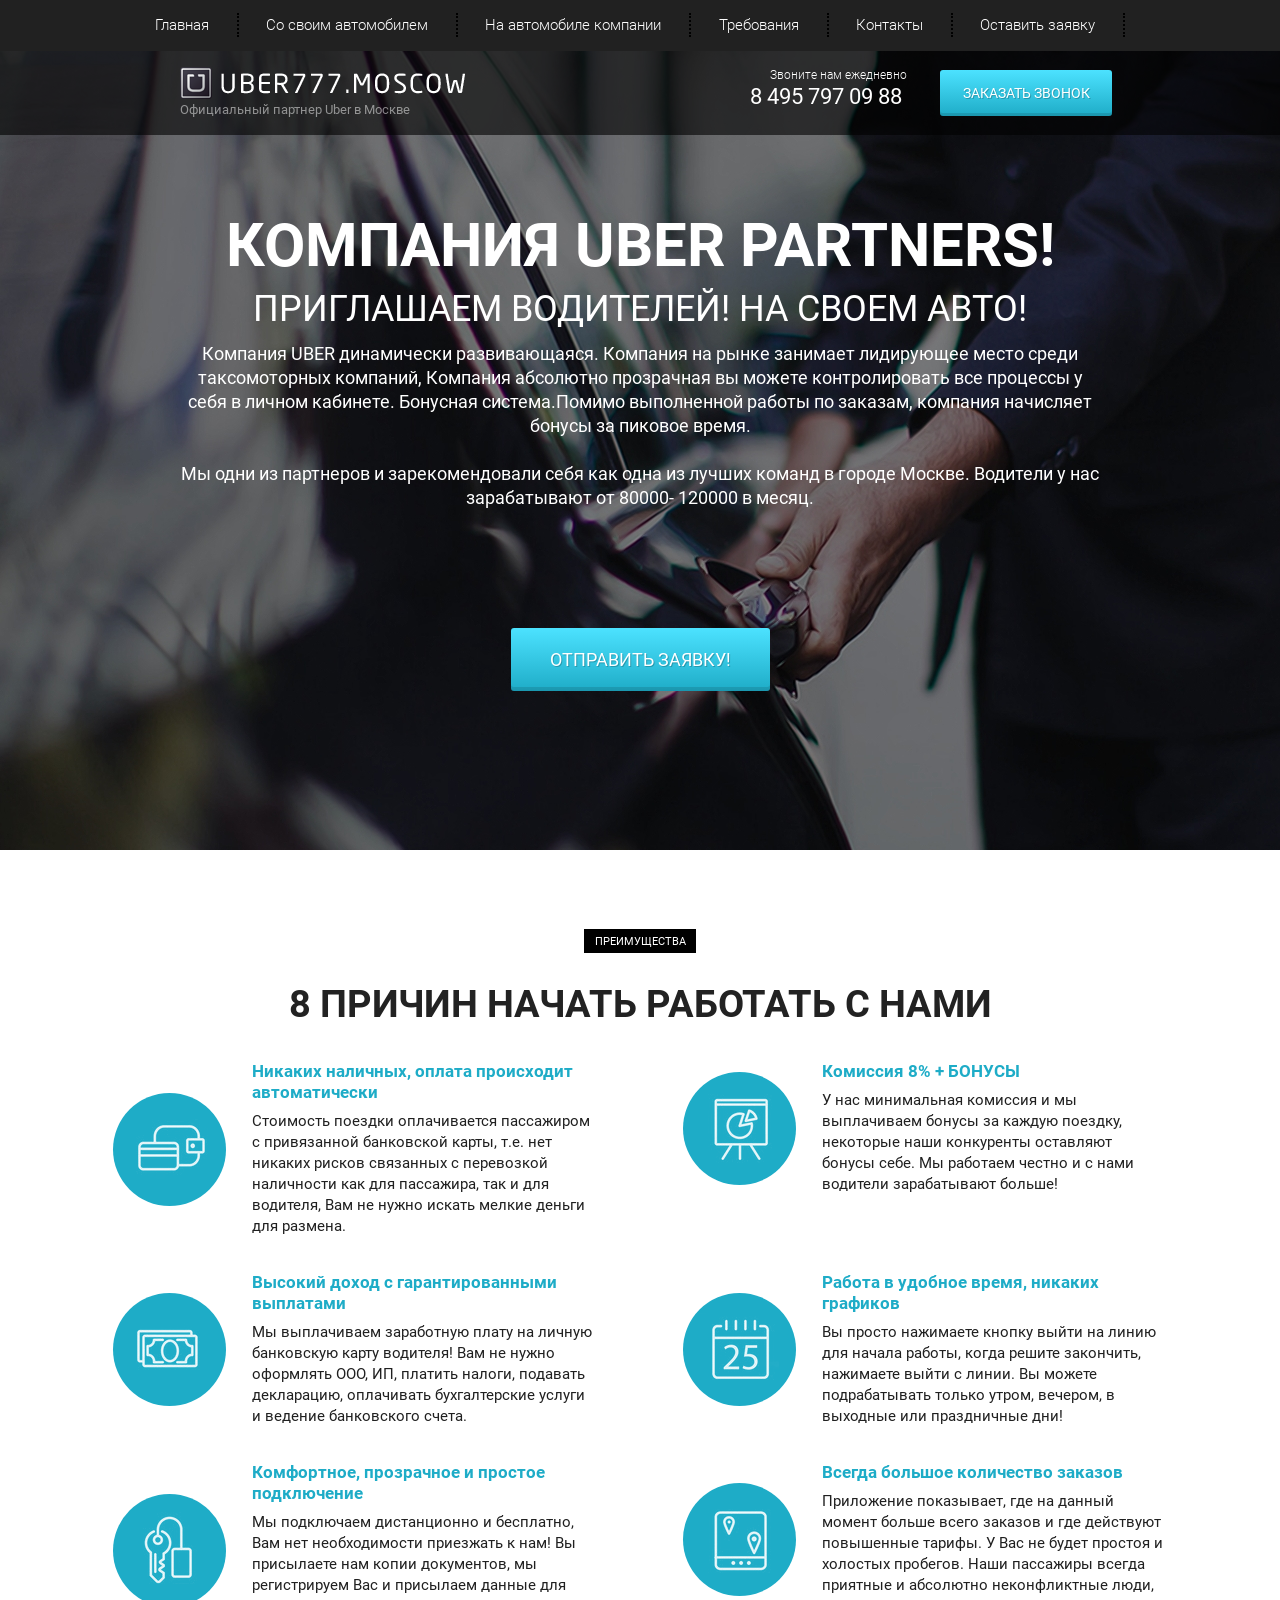
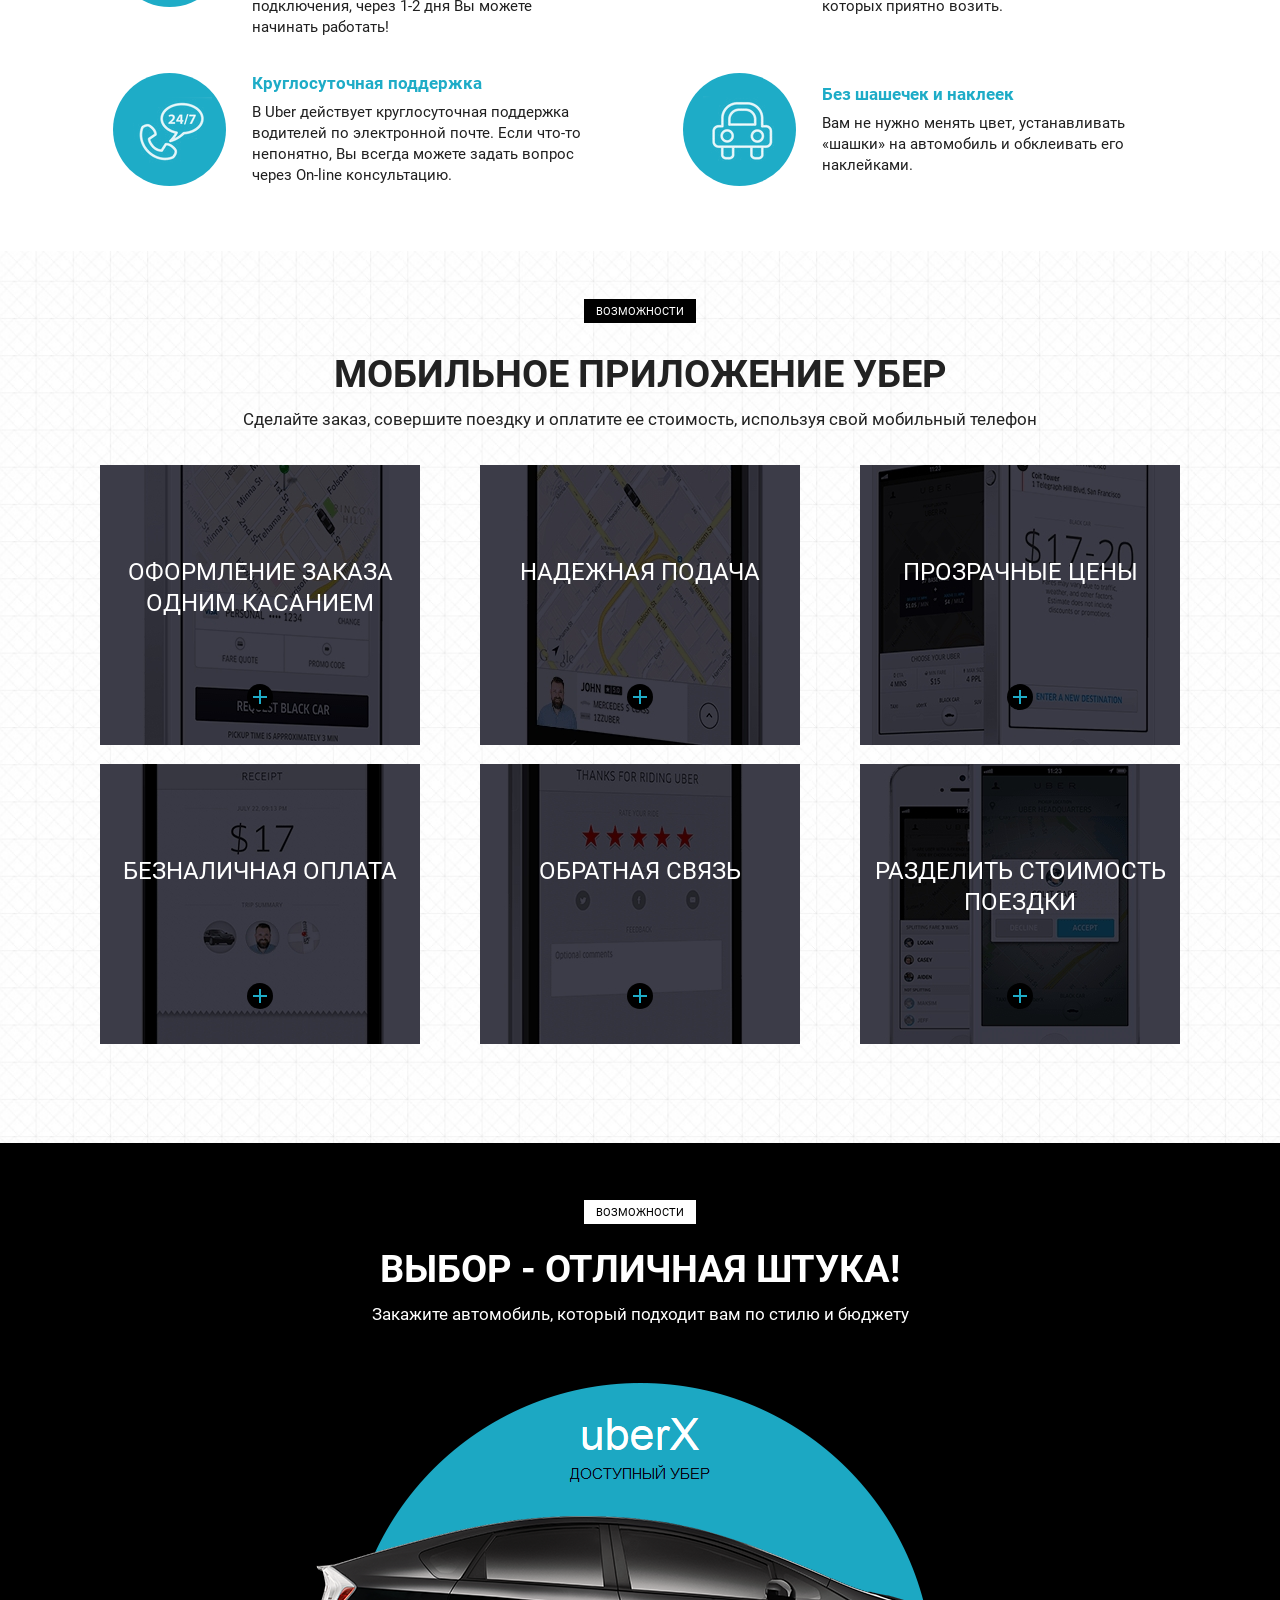
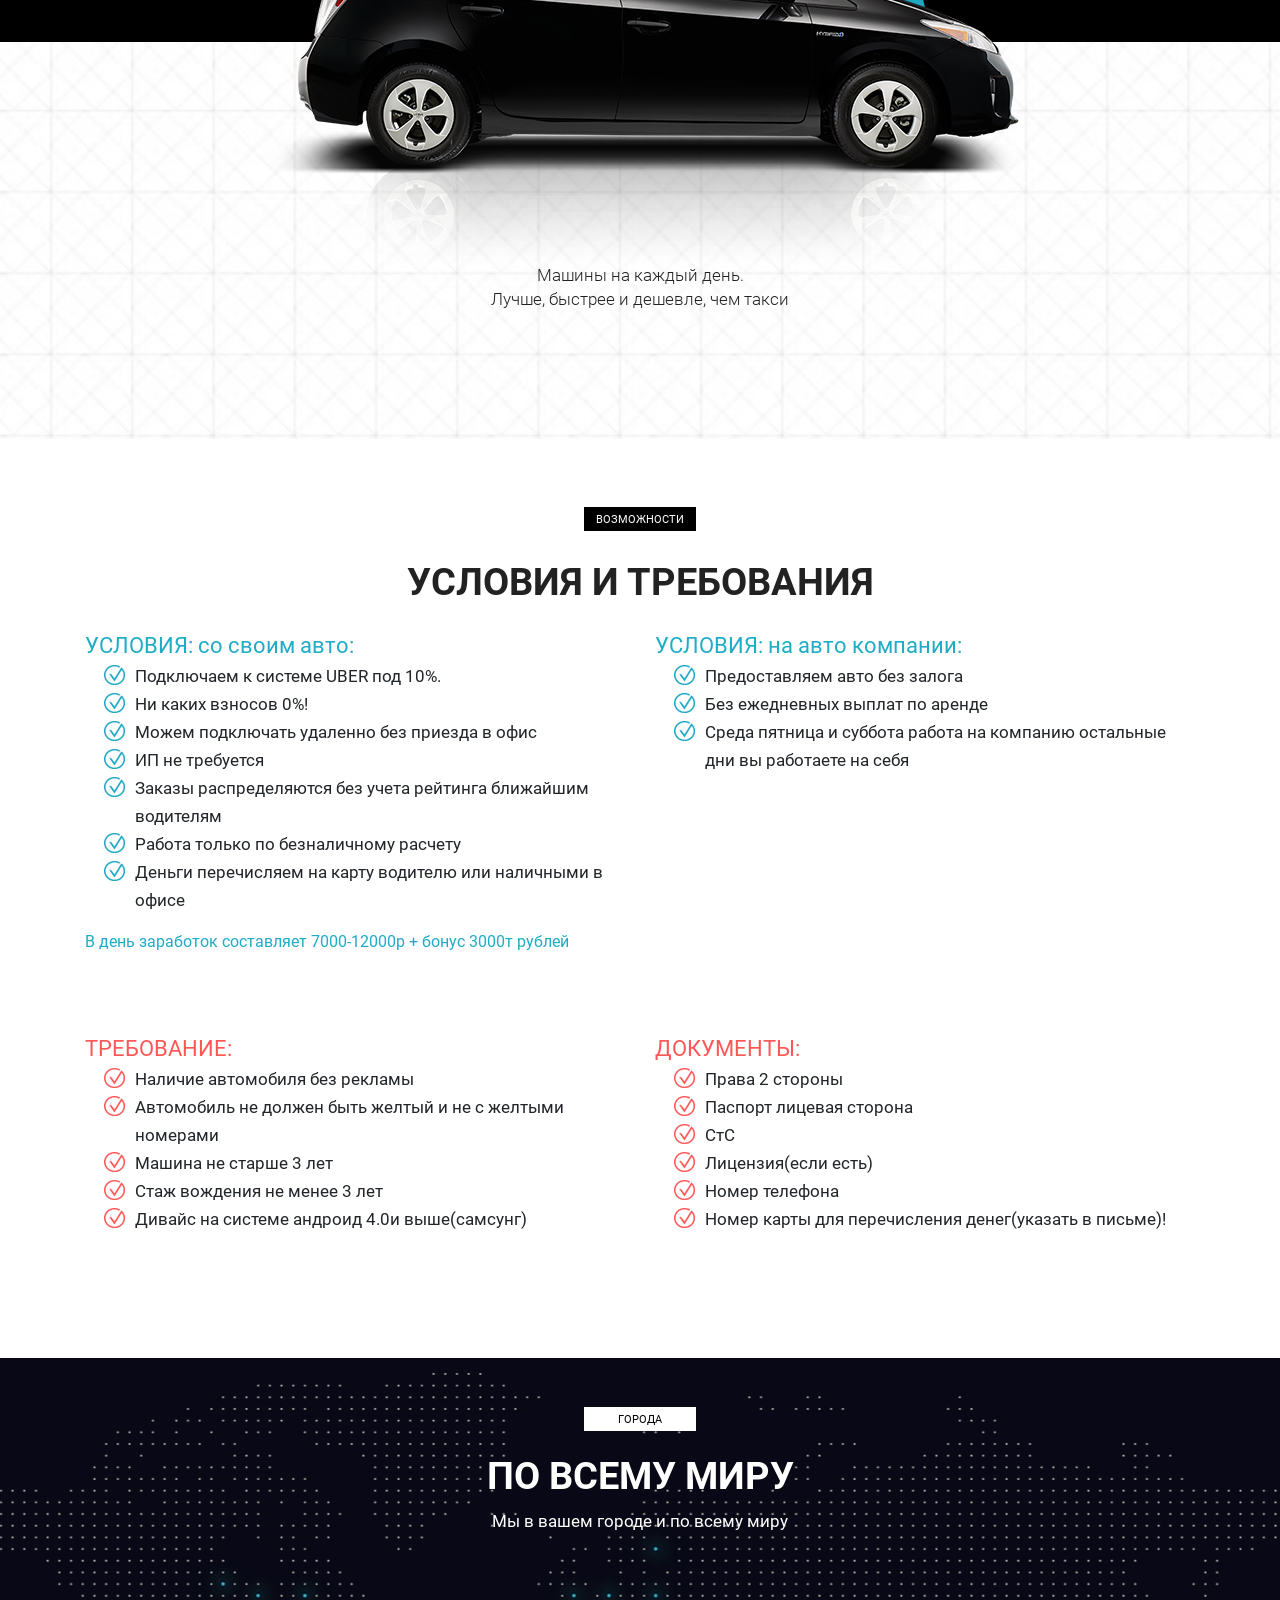
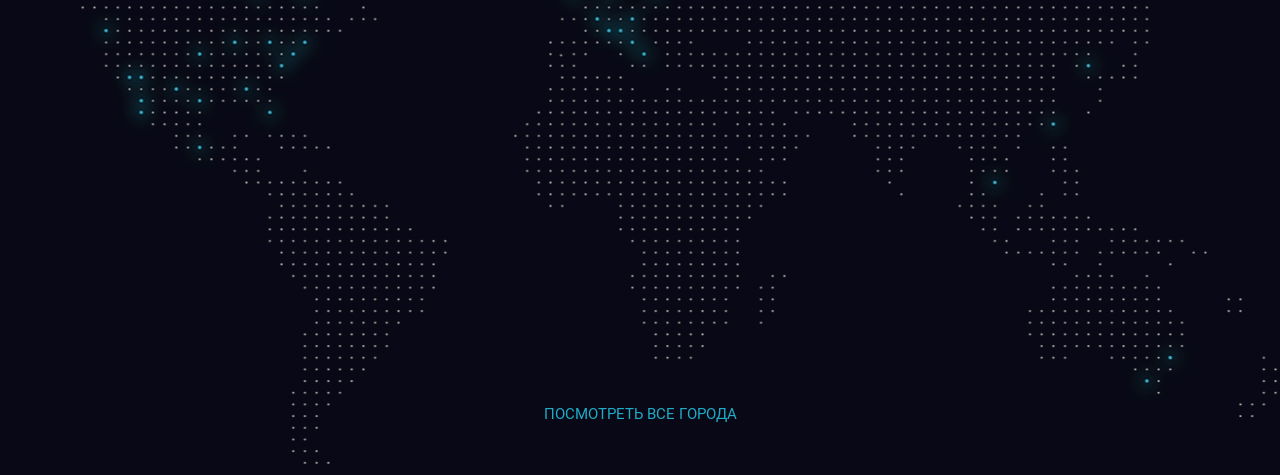
==== commit 91b90131: "finish sections 'terms' and 'map'" ====
--- a/src/index.html
+++ b/src/index.html
@@ -209,6 +209,68 @@
                 Лучше, быстрее и дешевле, чем такси</div>
         </div>
     </section>
+
+    <section class="terms">
+        <div class="container">
+            <div class="label">возможности</div>
+            <h2 class="title">условия и требования</h2>
+            <div class="terms_wrapper">
+                <div class="row">
+                    <div class="col-md-6">
+                        <div class="terms_title">УСЛОВИЯ: со своим авто:</div>
+                        <ul class="terms_list">
+                            <li>Подключаем к системе UBER  под 10%.</li>
+                            <li>Ни каких взносов  0%!</li>
+                            <li>Можем подключать удаленно без приезда в офис</li>
+                            <li>ИП не требуется</li>
+                            <li>Заказы распределяются без учета рейтинга ближайшим водителям</li>
+                            <li>Работа только по безналичному расчету</li>
+                            <li>Деньги перечисляем на карту водителю или наличными в офисе</li>
+                        </ul>
+                        <p>В день заработок составляет 7000-12000р + бонус 3000т рублей</p>
+                    </div>
+                    <div class="col-md-6">
+                        <div class="terms_title">УСЛОВИЯ: на авто компании:</div>
+                        <ul class="terms_list">
+                            <li>Предоставляем авто без залога</li>
+                            <li>Без ежедневных выплат по аренде</li>
+                            <li>Среда пятница и суббота работа на компанию остальные дни вы работаете на себя</li>
+                        </ul>
+                    </div>
+                    <div class="col-md-6">
+                        <div class="terms_title_red">ТРЕБОВАНИЕ:</div>
+                        <ul class="terms_list_red">
+                            <li>Наличие автомобиля без рекламы</li>
+                            <li>Автомобиль не должен быть желтый и не с желтыми номерами</li>
+                            <li>Машина не старше 3 лет</li>
+                            <li>Стаж вождения не менее 3 лет</li>
+                            <li>Дивайс на системе андроид 4.0и выше(самсунг)</li>
+                        </ul>
+                    </div>
+                    <div class="col-md-6">
+                        <div class="terms_title_red">ДОКУМЕНТЫ:</div>
+                        <ul class="terms_list_red">
+                            <li>Права 2 стороны</li>
+                            <li>Паспорт лицевая сторона</li>
+                            <li>СтС</li>
+                            <li>Лицензия(если есть)</li>
+                            <li>Номер телефона</li>
+                            <li>Номер карты для перечисления денег(указать в письме)!</li>
+                        </ul>
+                    </div>
+                </div>
+            </div>
+        </div>
+    </section>
+
+    <section class="map">
+        <div class="container">
+            <div class="label label_white">города</div>
+            <h2 class="title title_white">По всему миру</h2>
+            <h3 class="title_text title_text_white">Мы в вашем городе и по всему миру</h3>
+            <a class="map_link" href="#">посмотреть все города</a>
+        </div>
+    </section>
 </body>
 
 </html>
--- a/src/css/style.css
+++ b/src/css/style.css
@@ -345,9 +345,10 @@
   width: 14px;
   height: 2px;
   background: #1eacc7;
-}
-
-/* line 250, ../../Users/Богдан/Desktop/html/Uber/src/sass/style.sass */
+  transition: 0.5s all;
+}
+
+/* line 251, ../../Users/Богдан/Desktop/html/Uber/src/sass/style.sass */
 .mobile_item_plus:after {
   content: '';
   display: block;
@@ -355,9 +356,15 @@
   height: 14px;
   background: #1eacc7;
   position: absolute;
+  transition: 0.5s all;
 }
 
 /* line 260, ../../Users/Богдан/Desktop/html/Uber/src/sass/style.sass */
+.mobile_item_plus:hover:before, .mobile_item_plus:hover:after {
+  background-color: #ff5656;
+}
+
+/* line 265, ../../Users/Богдан/Desktop/html/Uber/src/sass/style.sass */
 .title_text {
   color: #222222;
   font-size: 17px;
@@ -368,13 +375,13 @@
   z-index: 2;
 }
 
-/* line 269, ../../Users/Богдан/Desktop/html/Uber/src/sass/style.sass */
+/* line 274, ../../Users/Богдан/Desktop/html/Uber/src/sass/style.sass */
 .title_text_white {
   color: #ffffff;
   margin-top: 19px;
 }
 
-/* line 273, ../../Users/Богдан/Desktop/html/Uber/src/sass/style.sass */
+/* line 278, ../../Users/Богдан/Desktop/html/Uber/src/sass/style.sass */
 .choise {
   position: relative;
   height: 896px;
@@ -382,7 +389,7 @@
   background: url("../img/choice-bg.jpg") center center/cover no-repeat;
 }
 
-/* line 278, ../../Users/Богдан/Desktop/html/Uber/src/sass/style.sass */
+/* line 283, ../../Users/Богдан/Desktop/html/Uber/src/sass/style.sass */
 .choise .black {
   background-color: #000;
   position: absolute;
@@ -393,7 +400,7 @@
   top: 0;
 }
 
-/* line 286, ../../Users/Богдан/Desktop/html/Uber/src/sass/style.sass */
+/* line 291, ../../Users/Богдан/Desktop/html/Uber/src/sass/style.sass */
 .choise img {
   position: relative;
   z-index: 2;
@@ -401,7 +408,7 @@
   margin: 56px auto 0 auto;
 }
 
-/* line 291, ../../Users/Богдан/Desktop/html/Uber/src/sass/style.sass */
+/* line 296, ../../Users/Богдан/Desktop/html/Uber/src/sass/style.sass */
 .choise .choise_text {
   text-align: center;
   color: #222222;
@@ -410,4 +417,92 @@
   line-height: 24px;
 }
 
+/* line 303, ../../Users/Богдан/Desktop/html/Uber/src/sass/style.sass */
+.terms {
+  min-height: 919px;
+  padding: 68px 0 84px 0;
+}
+
+/* line 306, ../../Users/Богдан/Desktop/html/Uber/src/sass/style.sass */
+.terms_wrapper {
+  margin-top: 33px;
+}
+
+/* line 308, ../../Users/Богдан/Desktop/html/Uber/src/sass/style.sass */
+.terms_title, .terms_title_red {
+  color: #1eacc7;
+  font-size: 22px;
+  font-weight: 500;
+}
+
+/* line 312, ../../Users/Богдан/Desktop/html/Uber/src/sass/style.sass */
+.terms p {
+  color: #1eacc7;
+  font-weight: 500;
+}
+
+/* line 315, ../../Users/Богдан/Desktop/html/Uber/src/sass/style.sass */
+.terms_list, .terms_list_red {
+  font-size: 17px;
+  font-weight: 500;
+  line-height: 28px;
+  padding-left: 50px;
+}
+
+/* line 320, ../../Users/Богдан/Desktop/html/Uber/src/sass/style.sass */
+.terms_list li, .terms_list_red li {
+  position: relative;
+  list-style: none;
+}
+
+/* line 323, ../../Users/Богдан/Desktop/html/Uber/src/sass/style.sass */
+.terms_list li:before, .terms_list_red li:before {
+  content: '';
+  display: block;
+  position: absolute;
+  left: -31px;
+  top: 3px;
+  width: 21px;
+  height: 20px;
+  background: url("../img/check-blue.png") center center/cover no-repeat;
+}
+
+/* line 332, ../../Users/Богдан/Desktop/html/Uber/src/sass/style.sass */
+.terms_title_red {
+  color: #ff5656;
+  margin-top: 62px;
+}
+
+/* line 337, ../../Users/Богдан/Desktop/html/Uber/src/sass/style.sass */
+.terms_list_red li:before {
+  background: url("../img/check-red.png") center center/cover no-repeat;
+}
+
+/* line 340, ../../Users/Богдан/Desktop/html/Uber/src/sass/style.sass */
+.map {
+  position: relative;
+  height: 717px;
+  background: url(../img/all-world.jpg) center center/cover no-repeat;
+  padding: 49px 0 49px 0;
+}
+
+/* line 345, ../../Users/Богдан/Desktop/html/Uber/src/sass/style.sass */
+.map_link {
+  display: block;
+  position: absolute;
+  bottom: 49px;
+  left: 50%;
+  transform: translateX(-50%);
+  color: #1eacc7;
+  font-size: 15px;
+  font-weight: 400;
+  text-transform: uppercase;
+}
+
+/* line 355, ../../Users/Богдан/Desktop/html/Uber/src/sass/style.sass */
+.map_link:hover {
+  color: #63d2e8;
+  text-decoration: none;
+}
+
 /*# sourceMappingURL=style.css.map */
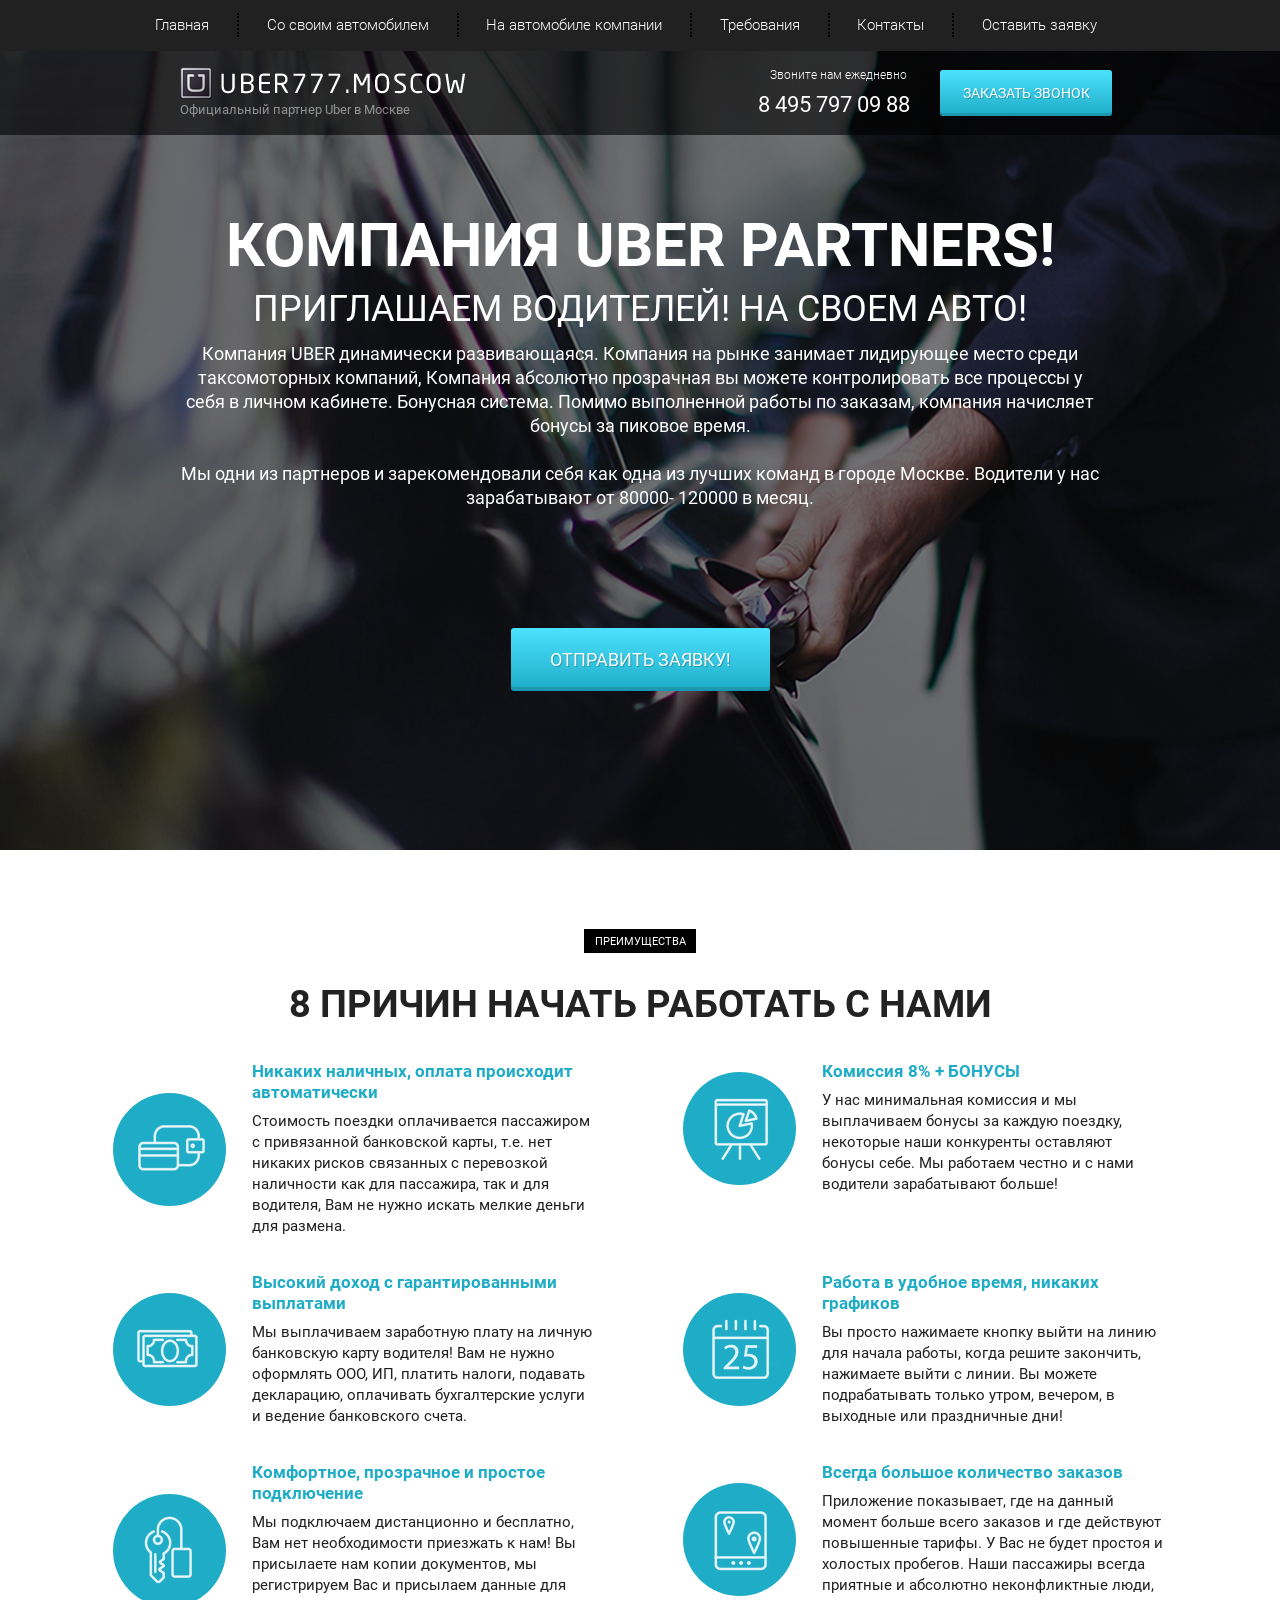
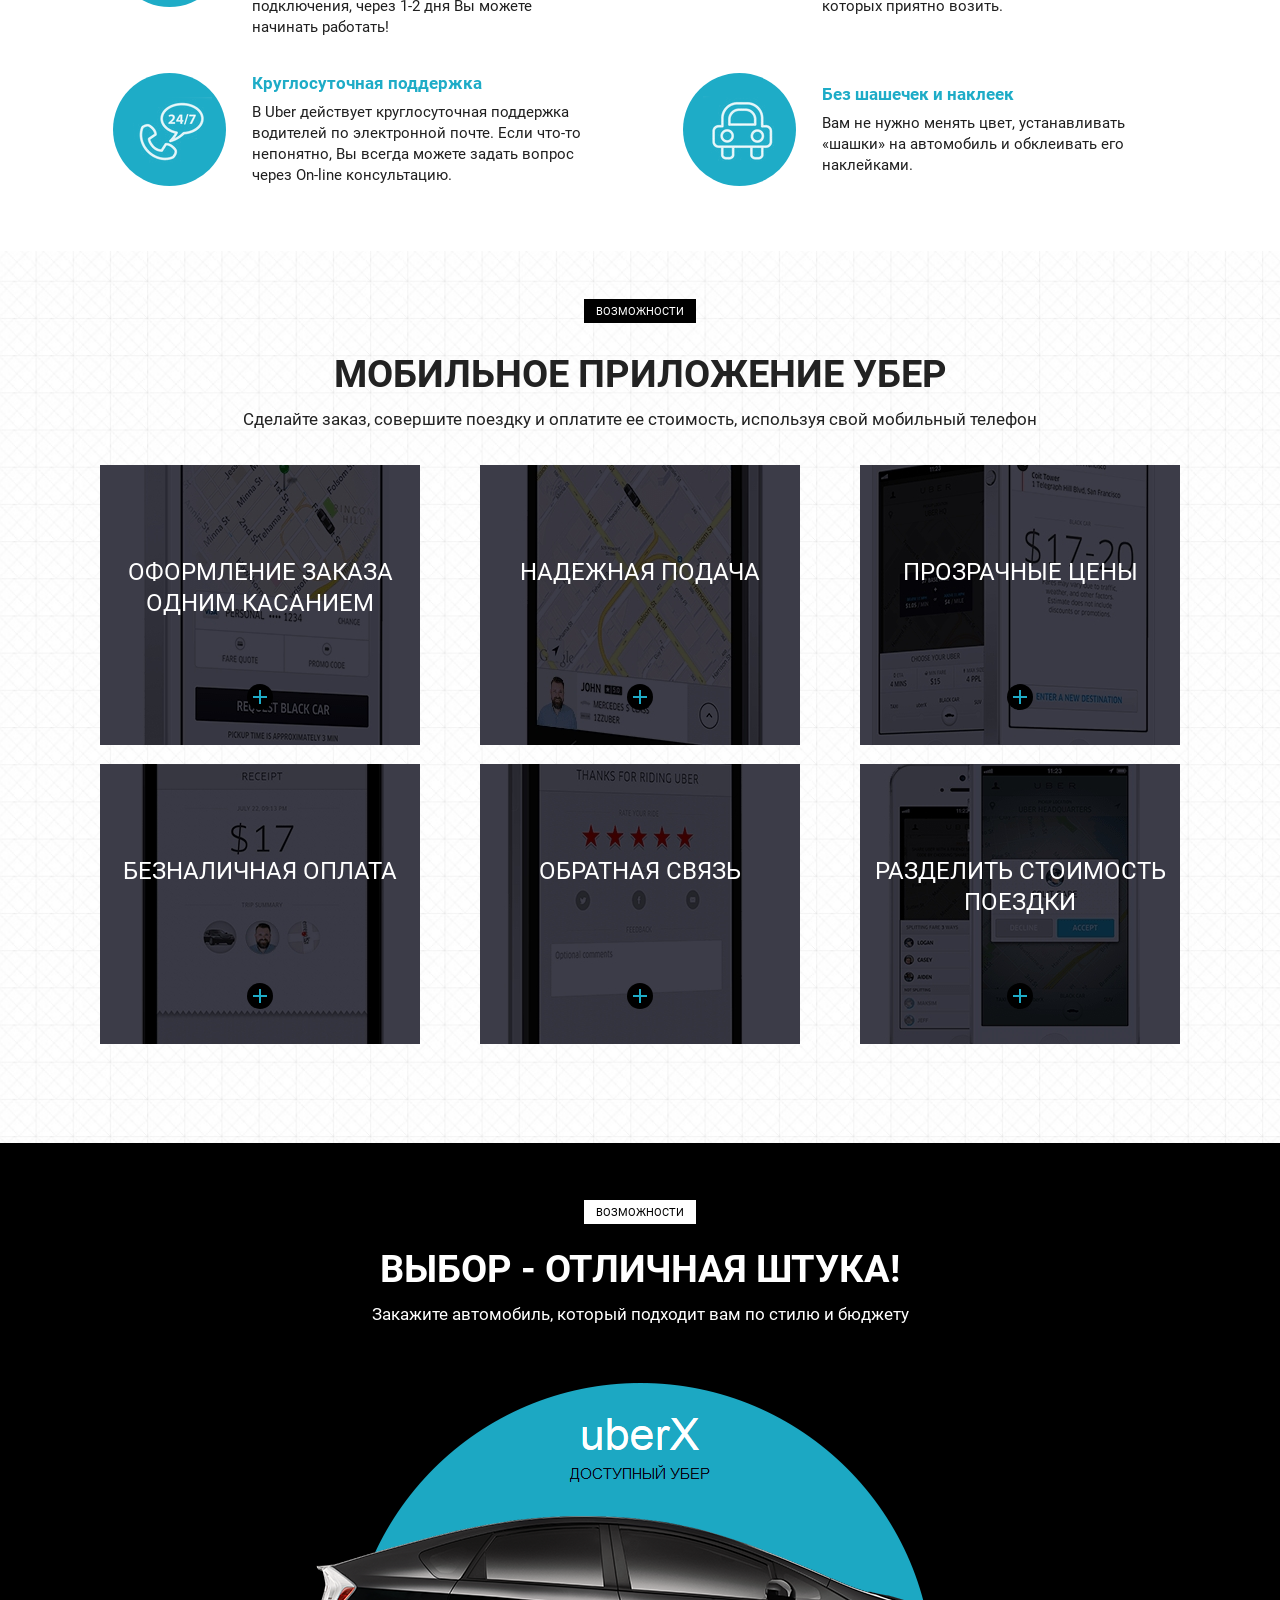
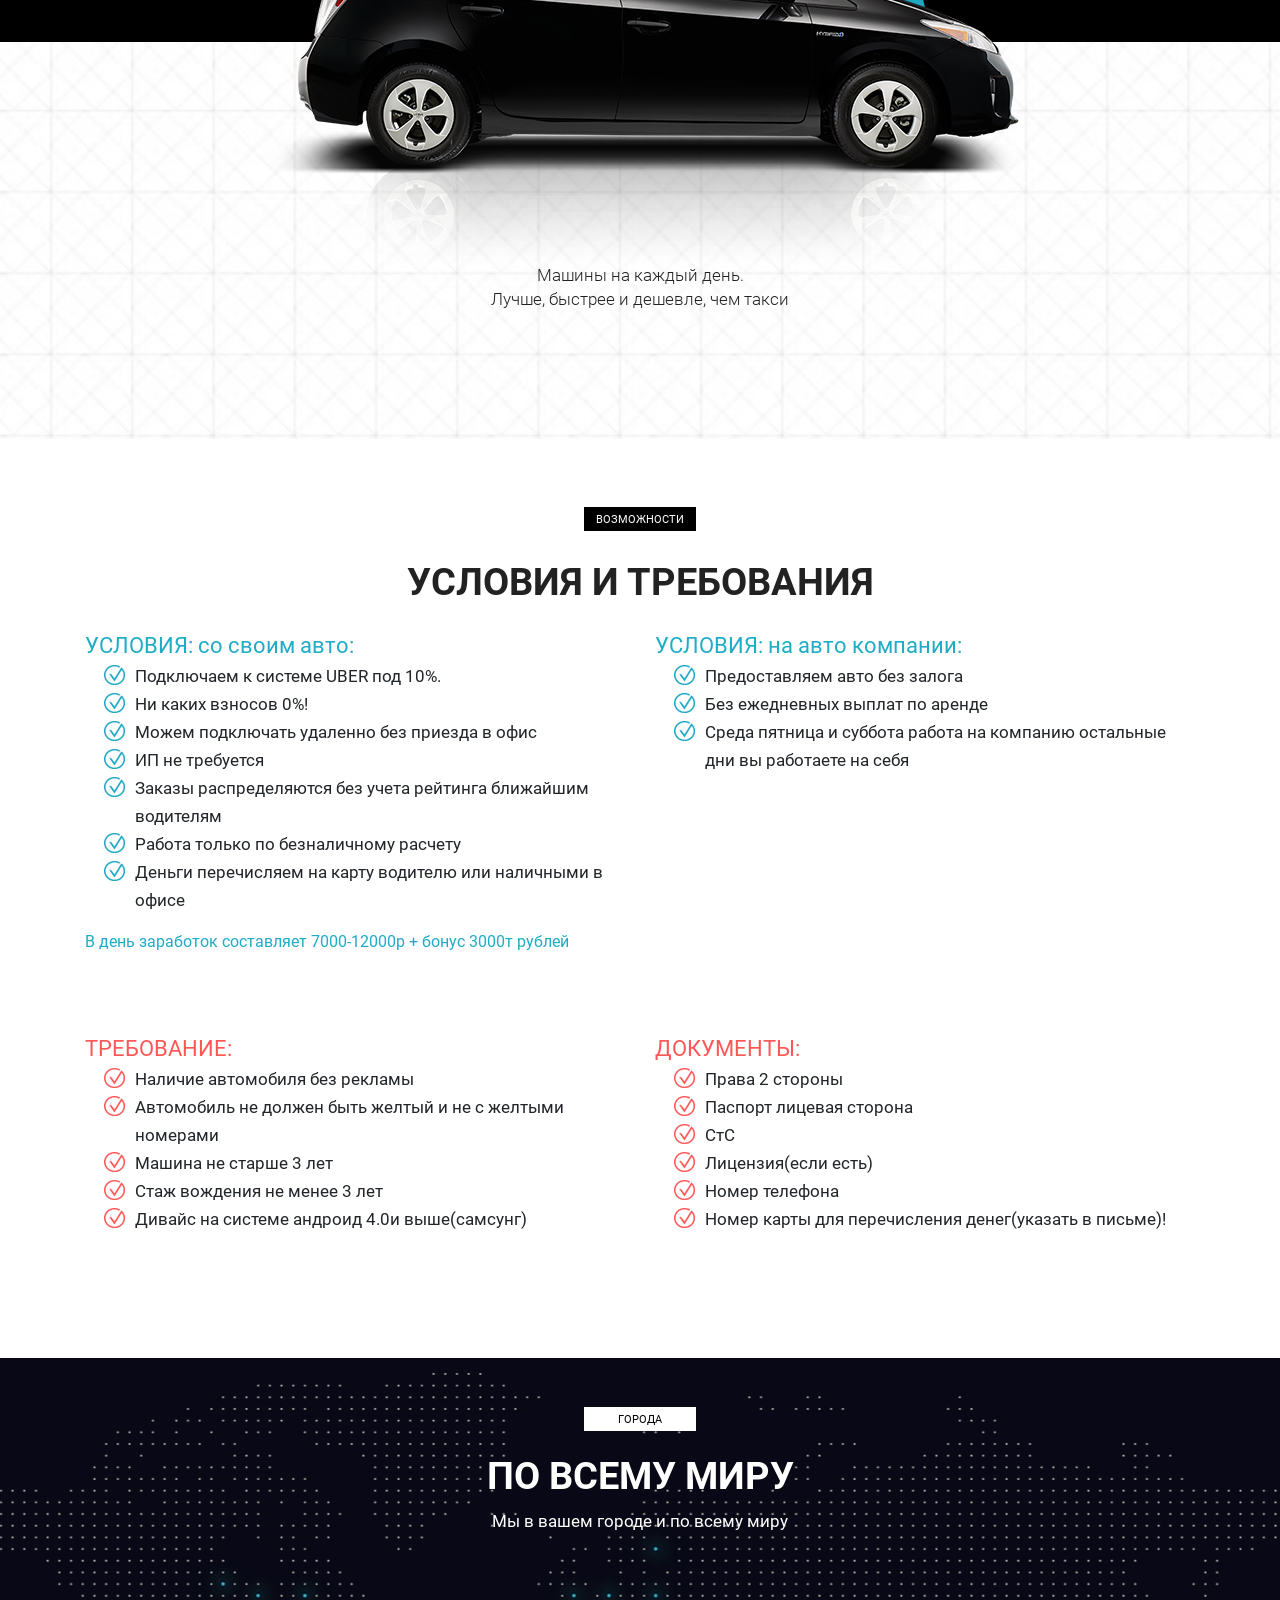
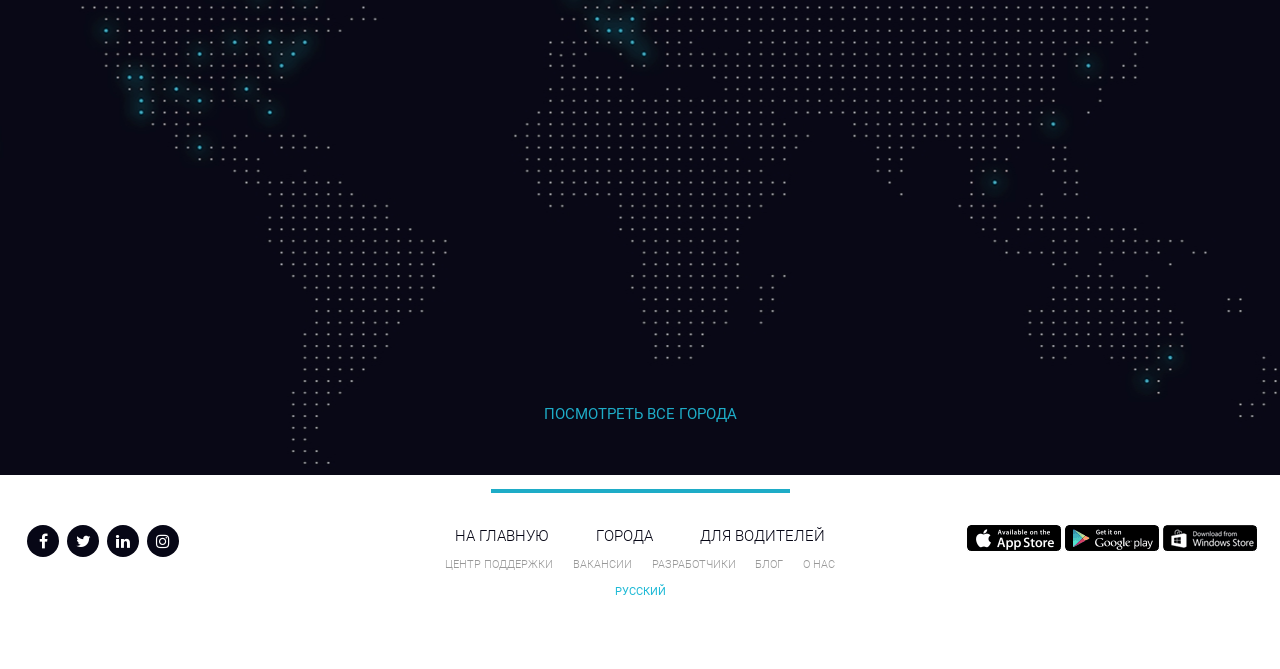
==== commit 5bdde032: "started "menu"" ====
--- a/src/index.html
+++ b/src/index.html
@@ -8,6 +8,7 @@
     <link rel="stylesheet" href="css/bootstrap-reboot.min.css">
     <link rel="stylesheet" href="css/bootstrap-grid.min.css">
     <link rel="stylesheet" href="css/fonts.css">
+    <link href="https://stackpath.bootstrapcdn.com/font-awesome/4.7.0/css/font-awesome.min.css" rel="stylesheet" integrity="sha384-wvfXpqpZZVQGK6TAh5PVlGOfQNHSoD2xbE+QkPxCAFlNEevoEH3Sl0sibVcOQVnN" crossorigin="anonymous">
     <link rel="stylesheet" href="css/style.css">
 </head>
 
@@ -32,7 +33,7 @@
                         <a href="#" class="subheader_logo"><img src="img/logo.png" alt="logo" class="logo_img"></a>
                         <div class="logo_text">Официальный партнер Uber в Москве</div>
                     </div>
-                    <div class="col-md-2 offset-md-2">
+                    <div class="col-md-3 offset-md-1 col-xl-2 offset-xl-2">
                         <div class="call_us">Звоните нам ежедневно</div>
                         <a href="tel:+74957970988" class="number">8 495 797 09 88</a>
                     </div>
@@ -55,7 +56,7 @@
                     <div class="promo_descr">
                         Компания UBER динамически развивающаяся. Компания на рынке занимает лидирующее место среди
                         таксомоторных компаний, Компания абсолютно прозрачная вы можете контролировать все процессы у
-                        себя в личном кабинете. Бонуcная система.Помимо выполненной работы по заказам, компания
+                        себя в личном кабинете. Бонуcная система. Помимо выполненной работы по заказам, компания
                         начисляет бонусы за
                         пиковое время.<br><br>
 
@@ -158,37 +159,37 @@
             <h2 class="title">мобильное приложение убер</h2>
             <h3 class="title_text">Сделайте заказ, совершите поездку и оплатите ее стоимость, используя свой мобильный телефон</h3>
             <div class="row">
-                <div class="col-md-4">
+                <div class="col-lg-4 col-md-6">
                     <div class="mobile_item mobile_item_1">
                         <div class="mobile_item_subtitle">оформление заказа одним касанием</div>
                         <div class="mobile_item_plus"></div>
                     </div>
                 </div>
-                <div class="col-md-4">
+                <div class="col-lg-4 col-md-6">
                     <div class="mobile_item mobile_item_2">
                         <div class="mobile_item_subtitle">надежная подача</div>
                         <div class="mobile_item_plus"></div>
                     </div>
                 </div>
-                <div class="col-md-4">
+                <div class="col-lg-4 col-md-6">
                     <div class="mobile_item mobile_item_3">
                         <div class="mobile_item_subtitle">прозрачные цены</div>
                         <div class="mobile_item_plus"></div>
                     </div>
                 </div>
-                <div class="col-md-4">
+                <div class="col-lg-4 col-md-6">
                     <div class="mobile_item mobile_item_4">
                         <div class="mobile_item_subtitle">безналичная оплата</div>
                         <div class="mobile_item_plus"></div>
                     </div>
                 </div>
-                <div class="col-md-4">
+                <div class="col-lg-4 col-md-6">
                     <div class="mobile_item mobile_item_5">
                         <div class="mobile_item_subtitle">обратная связь</div>
                         <div class="mobile_item_plus"></div>
                     </div>
                 </div>
-                <div class="col-md-4">
+                <div class="col-lg-4 col-md-6">
                     <div class="mobile_item mobile_item_6">
                         <div class="mobile_item_subtitle">разделить
                             стоимость поездки</div>
@@ -271,6 +272,51 @@
             <a class="map_link" href="#">посмотреть все города</a>
         </div>
     </section>
+    <footer>
+        <div class="footer_devider"></div>
+        <div class="footer_wrapper">
+            <div>
+                <div class="footer_social">
+                    <a href="#" class="footer_social_item">
+                        <i class="fa fa-facebook"></i>
+                    </a>
+                    <a href="#" class="footer_social_item">
+                        <i class="fa fa-twitter" aria-hidden="true"></i>
+                    </a>
+                    <a href="#" class="footer_social_item">
+                        <i class="fa fa-linkedin" aria-hidden="true"></i>
+                    </a>
+                    <a href="#" class="footer_social_item">
+                        <i class="fa fa-instagram" aria-hidden="true"></i>
+                    </a>
+                </div>
+            </div>
+            <div>
+                <div class="footer_links">
+                    <div class="footer_links_main">
+                        <a href="#">на главную</a>
+                        <a href="#">города</a>
+                        <a href="#">для водителей</a>
+                    </div>
+                    <div class="footer_links_sub">
+                        <a href="#">центр поддержки</a>
+                        <a href="#">вакансии</a>
+                        <a href="#">разработчики</a>
+                        <a href="#">блог</a>
+                        <a href="#">о нас</a>
+                    </div>
+                    <a href="#" class="footer_links_lang">русский</a>
+                </div>
+            </div>
+            <div>
+                <div class="footer_app">
+                    <a href="#"><img src="img/app.png" alt=""></a>
+                    <a href="#"><img src="img/google.png" alt=""></a>
+                    <a href="#"><img src="img/windows.png" alt=""></a>
+                </div>
+            </div>
+        </div>
+    </footer>
 </body>
 
 </html>
--- a/src/css/style.css
+++ b/src/css/style.css
@@ -4,18 +4,18 @@
   font-family: 'Roboto', sans-serif;
 }
 
-/* line 7, ../../Users/Богдан/Desktop/html/Uber/src/sass/style.sass */
+/* line 1, ../../Users/Богдан/Desktop/html/Uber/src/sass/_general.sass */
 header {
   position: relative;
 }
 
-/* line 10, ../../Users/Богдан/Desktop/html/Uber/src/sass/style.sass */
+/* line 4, ../../Users/Богдан/Desktop/html/Uber/src/sass/_general.sass */
 nav {
   height: 51px;
   background-color: #212121;
 }
 
-/* line 14, ../../Users/Богдан/Desktop/html/Uber/src/sass/style.sass */
+/* line 8, ../../Users/Богдан/Desktop/html/Uber/src/sass/_general.sass */
 .menu {
   display: flex;
   justify-content: space-between;
@@ -24,20 +24,25 @@
   list-style: none;
 }
 
-/* line 21, ../../Users/Богдан/Desktop/html/Uber/src/sass/style.sass */
+/* line 14, ../../Users/Богдан/Desktop/html/Uber/src/sass/_general.sass */
 .menu_link {
   color: #ffffff;
   font-size: 15px;
   font-weight: 300;
 }
 
-/* line 26, ../../Users/Богдан/Desktop/html/Uber/src/sass/style.sass */
+/* line 18, ../../Users/Богдан/Desktop/html/Uber/src/sass/_general.sass */
 .menu_item {
   border-right: 2px dotted #000;
   padding-right: 28px;
 }
 
-/* line 30, ../../Users/Богдан/Desktop/html/Uber/src/sass/style.sass */
+/* line 21, ../../Users/Богдан/Desktop/html/Uber/src/sass/_general.sass */
+.menu_item:last-child {
+  border-right: none;
+}
+
+/* line 25, ../../Users/Богдан/Desktop/html/Uber/src/sass/_general.sass */
 .subheader {
   position: absolute;
   width: 100%;
@@ -45,14 +50,14 @@
   background-color: rgba(0, 0, 0, 0.6);
 }
 
-/* line 36, ../../Users/Богдан/Desktop/html/Uber/src/sass/style.sass */
+/* line 30, ../../Users/Богдан/Desktop/html/Uber/src/sass/_general.sass */
 .subheader_logo {
   display: block;
   max-width: 100%;
   margin-top: 16px;
 }
 
-/* line 41, ../../Users/Богдан/Desktop/html/Uber/src/sass/style.sass */
+/* line 35, ../../Users/Богдан/Desktop/html/Uber/src/sass/_general.sass */
 .logo_text {
   color: #ffffff;
   opacity: 0.5;
@@ -62,7 +67,7 @@
   line-height: 10px;
 }
 
-/* line 49, ../../Users/Богдан/Desktop/html/Uber/src/sass/style.sass */
+/* line 43, ../../Users/Богдан/Desktop/html/Uber/src/sass/_general.sass */
 .call_us {
   margin-top: 19px;
   line-height: 10px;
@@ -73,23 +78,25 @@
   font-weight: 300;
 }
 
-/* line 58, ../../Users/Богдан/Desktop/html/Uber/src/sass/style.sass */
+/* line 52, ../../Users/Богдан/Desktop/html/Uber/src/sass/_general.sass */
 .number {
+  display: block;
   margin-top: 8px;
   color: #ffffff;
   font-size: 22px;
   font-weight: 400;
   text-transform: uppercase;
   transition: 0.5s all;
-}
-
-/* line 65, ../../Users/Богдан/Desktop/html/Uber/src/sass/style.sass */
+  text-align: right;
+}
+
+/* line 61, ../../Users/Богдан/Desktop/html/Uber/src/sass/_general.sass */
 .number:hover {
   text-decoration: none;
   color: #1eacc7;
 }
 
-/* line 70, ../../Users/Богдан/Desktop/html/Uber/src/sass/style.sass */
+/* line 66, ../../Users/Богдан/Desktop/html/Uber/src/sass/_general.sass */
 .call_us_btn {
   width: 172px;
   height: 46px;
@@ -111,14 +118,14 @@
   background-color: #1eacc7;
 }
 
-/* line 85, ../../Users/Богдан/Desktop/html/Uber/src/sass/style.sass */
+/* line 81, ../../Users/Богдан/Desktop/html/Uber/src/sass/_general.sass */
 .promo {
   min-height: 799px;
   background: url("../img/main-bg.jpg") center center/cover no-repeat;
   padding: 150px 0 135px 0;
 }
 
-/* line 90, ../../Users/Богдан/Desktop/html/Uber/src/sass/style.sass */
+/* line 85, ../../Users/Богдан/Desktop/html/Uber/src/sass/_general.sass */
 .promo_header {
   font-weight: 700;
   font-size: 60px;
@@ -127,7 +134,7 @@
   text-align: center;
 }
 
-/* line 97, ../../Users/Богдан/Desktop/html/Uber/src/sass/style.sass */
+/* line 91, ../../Users/Богдан/Desktop/html/Uber/src/sass/_general.sass */
 .promo_subheader {
   font-size: 36px;
   font-weight: 400;
@@ -137,7 +144,7 @@
   line-height: 20px;
 }
 
-/* line 105, ../../Users/Богдан/Desktop/html/Uber/src/sass/style.sass */
+/* line 98, ../../Users/Богдан/Desktop/html/Uber/src/sass/_general.sass */
 .promo_descr {
   margin-top: 23px;
   color: #ffffff;
@@ -147,7 +154,7 @@
   text-align: center;
 }
 
-/* line 113, ../../Users/Богдан/Desktop/html/Uber/src/sass/style.sass */
+/* line 105, ../../Users/Богдан/Desktop/html/Uber/src/sass/_general.sass */
 .promo_btn {
   width: 259px;
   height: 63px;
@@ -171,13 +178,7 @@
   background-color: #1eacc7;
 }
 
-/* line 130, ../../Users/Богдан/Desktop/html/Uber/src/sass/style.sass */
-.reasons {
-  min-height: 900px;
-  padding: 79px 0 65px 0;
-}
-
-/* line 134, ../../Users/Богдан/Desktop/html/Uber/src/sass/style.sass */
+/* line 122, ../../Users/Богдан/Desktop/html/Uber/src/sass/_general.sass */
 .label {
   width: 112px;
   height: 24px;
@@ -191,7 +192,7 @@
   padding: 5px 11px;
 }
 
-/* line 146, ../../Users/Богдан/Desktop/html/Uber/src/sass/style.sass */
+/* line 134, ../../Users/Богдан/Desktop/html/Uber/src/sass/_general.sass */
 .label_white {
   background-color: #fff;
   color: #000;
@@ -199,7 +200,7 @@
   z-index: 2;
 }
 
-/* line 152, ../../Users/Богдан/Desktop/html/Uber/src/sass/style.sass */
+/* line 140, ../../Users/Богдан/Desktop/html/Uber/src/sass/_general.sass */
 .title {
   color: #222222;
   font-size: 38px;
@@ -212,13 +213,19 @@
   z-index: 2;
 }
 
-/* line 163, ../../Users/Богдан/Desktop/html/Uber/src/sass/style.sass */
+/* line 151, ../../Users/Богдан/Desktop/html/Uber/src/sass/_general.sass */
 .title_white {
   color: #ffffff;
   margin-top: 32px;
 }
 
-/* line 167, ../../Users/Богдан/Desktop/html/Uber/src/sass/style.sass */
+/* line 155, ../../Users/Богдан/Desktop/html/Uber/src/sass/_general.sass */
+.reasons {
+  min-height: 900px;
+  padding: 79px 0 65px 0;
+}
+
+/* line 158, ../../Users/Богдан/Desktop/html/Uber/src/sass/_general.sass */
 .reasons_block {
   display: flex;
   justify-content: center;
@@ -226,7 +233,7 @@
   margin-top: 35px;
 }
 
-/* line 173, ../../Users/Богдан/Desktop/html/Uber/src/sass/style.sass */
+/* line 163, ../../Users/Богдан/Desktop/html/Uber/src/sass/_general.sass */
 .reasons_round {
   display: flex;
   justify-content: center;
@@ -237,13 +244,13 @@
   border-radius: 100%;
 }
 
-/* line 182, ../../Users/Богдан/Desktop/html/Uber/src/sass/style.sass */
+/* line 171, ../../Users/Богдан/Desktop/html/Uber/src/sass/_general.sass */
 .reasons_text_block {
   width: 345px;
   margin-left: 26px;
 }
 
-/* line 186, ../../Users/Богдан/Desktop/html/Uber/src/sass/style.sass */
+/* line 174, ../../Users/Богдан/Desktop/html/Uber/src/sass/_general.sass */
 .reasons_title {
   line-height: 21px;
   color: #1eacc7;
@@ -251,7 +258,7 @@
   font-weight: 700;
 }
 
-/* line 192, ../../Users/Богдан/Desktop/html/Uber/src/sass/style.sass */
+/* line 179, ../../Users/Богдан/Desktop/html/Uber/src/sass/_general.sass */
 .reasons_text {
   color: #202020;
   font-size: 15px;
@@ -259,19 +266,19 @@
   line-height: 21px;
 }
 
-/* line 198, ../../Users/Богдан/Desktop/html/Uber/src/sass/style.sass */
+/* line 185, ../../Users/Богдан/Desktop/html/Uber/src/sass/_general.sass */
 .mobile {
   background: url("../img/app-bg.jpg") center center/cover no-repeat;
   min-height: 864px;
   padding: 48px 0 80px 0;
 }
 
-/* line 202, ../../Users/Богдан/Desktop/html/Uber/src/sass/style.sass */
+/* line 189, ../../Users/Богдан/Desktop/html/Uber/src/sass/_general.sass */
 .mobile .row {
   margin-top: 32px;
 }
 
-/* line 204, ../../Users/Богдан/Desktop/html/Uber/src/sass/style.sass */
+/* line 191, ../../Users/Богдан/Desktop/html/Uber/src/sass/_general.sass */
 .mobile_item {
   position: relative;
   width: 320px;
@@ -281,37 +288,37 @@
   padding-top: 92px;
 }
 
-/* line 211, ../../Users/Богдан/Desktop/html/Uber/src/sass/style.sass */
+/* line 198, ../../Users/Богдан/Desktop/html/Uber/src/sass/_general.sass */
 .mobile_item_1 {
   background: url("../img/app-img-1.jpg") center center/cover no-repeat;
 }
 
-/* line 213, ../../Users/Богдан/Desktop/html/Uber/src/sass/style.sass */
+/* line 200, ../../Users/Богдан/Desktop/html/Uber/src/sass/_general.sass */
 .mobile_item_2 {
   background: url("../img/app-img-2.jpg") center center/cover no-repeat;
 }
 
-/* line 215, ../../Users/Богдан/Desktop/html/Uber/src/sass/style.sass */
+/* line 202, ../../Users/Богдан/Desktop/html/Uber/src/sass/_general.sass */
 .mobile_item_3 {
   background: url("../img/app-img-3.jpg") center center/cover no-repeat;
 }
 
-/* line 217, ../../Users/Богдан/Desktop/html/Uber/src/sass/style.sass */
+/* line 204, ../../Users/Богдан/Desktop/html/Uber/src/sass/_general.sass */
 .mobile_item_4 {
   background: url("../img/app-img-4.jpg") center center/cover no-repeat;
 }
 
-/* line 219, ../../Users/Богдан/Desktop/html/Uber/src/sass/style.sass */
+/* line 206, ../../Users/Богдан/Desktop/html/Uber/src/sass/_general.sass */
 .mobile_item_5 {
   background: url("../img/app-img-5.jpg") center center/cover no-repeat;
 }
 
-/* line 221, ../../Users/Богдан/Desktop/html/Uber/src/sass/style.sass */
+/* line 208, ../../Users/Богдан/Desktop/html/Uber/src/sass/_general.sass */
 .mobile_item_6 {
   background: url("../img/app-img-6.jpg") center center/cover no-repeat;
 }
 
-/* line 223, ../../Users/Богдан/Desktop/html/Uber/src/sass/style.sass */
+/* line 210, ../../Users/Богдан/Desktop/html/Uber/src/sass/_general.sass */
 .mobile_item_subtitle {
   color: #ffffff;
   font-size: 24px;
@@ -321,7 +328,7 @@
   text-align: center;
 }
 
-/* line 230, ../../Users/Богдан/Desktop/html/Uber/src/sass/style.sass */
+/* line 217, ../../Users/Богдан/Desktop/html/Uber/src/sass/_general.sass */
 .mobile_item_plus {
   display: flex;
   justify-content: center;
@@ -338,7 +345,7 @@
   cursor: pointer;
 }
 
-/* line 244, ../../Users/Богдан/Desktop/html/Uber/src/sass/style.sass */
+/* line 231, ../../Users/Богдан/Desktop/html/Uber/src/sass/_general.sass */
 .mobile_item_plus:before {
   content: '';
   display: block;
@@ -348,7 +355,7 @@
   transition: 0.5s all;
 }
 
-/* line 251, ../../Users/Богдан/Desktop/html/Uber/src/sass/style.sass */
+/* line 238, ../../Users/Богдан/Desktop/html/Uber/src/sass/_general.sass */
 .mobile_item_plus:after {
   content: '';
   display: block;
@@ -359,12 +366,12 @@
   transition: 0.5s all;
 }
 
-/* line 260, ../../Users/Богдан/Desktop/html/Uber/src/sass/style.sass */
+/* line 247, ../../Users/Богдан/Desktop/html/Uber/src/sass/_general.sass */
 .mobile_item_plus:hover:before, .mobile_item_plus:hover:after {
   background-color: #ff5656;
 }
 
-/* line 265, ../../Users/Богдан/Desktop/html/Uber/src/sass/style.sass */
+/* line 252, ../../Users/Богдан/Desktop/html/Uber/src/sass/_general.sass */
 .title_text {
   color: #222222;
   font-size: 17px;
@@ -375,13 +382,13 @@
   z-index: 2;
 }
 
-/* line 274, ../../Users/Богдан/Desktop/html/Uber/src/sass/style.sass */
+/* line 261, ../../Users/Богдан/Desktop/html/Uber/src/sass/_general.sass */
 .title_text_white {
   color: #ffffff;
   margin-top: 19px;
 }
 
-/* line 278, ../../Users/Богдан/Desktop/html/Uber/src/sass/style.sass */
+/* line 265, ../../Users/Богдан/Desktop/html/Uber/src/sass/_general.sass */
 .choise {
   position: relative;
   height: 896px;
@@ -389,7 +396,7 @@
   background: url("../img/choice-bg.jpg") center center/cover no-repeat;
 }
 
-/* line 283, ../../Users/Богдан/Desktop/html/Uber/src/sass/style.sass */
+/* line 270, ../../Users/Богдан/Desktop/html/Uber/src/sass/_general.sass */
 .choise .black {
   background-color: #000;
   position: absolute;
@@ -400,7 +407,7 @@
   top: 0;
 }
 
-/* line 291, ../../Users/Богдан/Desktop/html/Uber/src/sass/style.sass */
+/* line 278, ../../Users/Богдан/Desktop/html/Uber/src/sass/_general.sass */
 .choise img {
   position: relative;
   z-index: 2;
@@ -408,7 +415,7 @@
   margin: 56px auto 0 auto;
 }
 
-/* line 296, ../../Users/Богдан/Desktop/html/Uber/src/sass/style.sass */
+/* line 283, ../../Users/Богдан/Desktop/html/Uber/src/sass/_general.sass */
 .choise .choise_text {
   text-align: center;
   color: #222222;
@@ -417,31 +424,31 @@
   line-height: 24px;
 }
 
-/* line 303, ../../Users/Богдан/Desktop/html/Uber/src/sass/style.sass */
+/* line 290, ../../Users/Богдан/Desktop/html/Uber/src/sass/_general.sass */
 .terms {
   min-height: 919px;
   padding: 68px 0 84px 0;
 }
 
-/* line 306, ../../Users/Богдан/Desktop/html/Uber/src/sass/style.sass */
+/* line 293, ../../Users/Богдан/Desktop/html/Uber/src/sass/_general.sass */
 .terms_wrapper {
   margin-top: 33px;
 }
 
-/* line 308, ../../Users/Богдан/Desktop/html/Uber/src/sass/style.sass */
+/* line 295, ../../Users/Богдан/Desktop/html/Uber/src/sass/_general.sass */
 .terms_title, .terms_title_red {
   color: #1eacc7;
   font-size: 22px;
   font-weight: 500;
 }
 
-/* line 312, ../../Users/Богдан/Desktop/html/Uber/src/sass/style.sass */
+/* line 299, ../../Users/Богдан/Desktop/html/Uber/src/sass/_general.sass */
 .terms p {
   color: #1eacc7;
   font-weight: 500;
 }
 
-/* line 315, ../../Users/Богдан/Desktop/html/Uber/src/sass/style.sass */
+/* line 302, ../../Users/Богдан/Desktop/html/Uber/src/sass/_general.sass */
 .terms_list, .terms_list_red {
   font-size: 17px;
   font-weight: 500;
@@ -449,13 +456,13 @@
   padding-left: 50px;
 }
 
-/* line 320, ../../Users/Богдан/Desktop/html/Uber/src/sass/style.sass */
+/* line 307, ../../Users/Богдан/Desktop/html/Uber/src/sass/_general.sass */
 .terms_list li, .terms_list_red li {
   position: relative;
   list-style: none;
 }
 
-/* line 323, ../../Users/Богдан/Desktop/html/Uber/src/sass/style.sass */
+/* line 310, ../../Users/Богдан/Desktop/html/Uber/src/sass/_general.sass */
 .terms_list li:before, .terms_list_red li:before {
   content: '';
   display: block;
@@ -467,18 +474,18 @@
   background: url("../img/check-blue.png") center center/cover no-repeat;
 }
 
-/* line 332, ../../Users/Богдан/Desktop/html/Uber/src/sass/style.sass */
+/* line 319, ../../Users/Богдан/Desktop/html/Uber/src/sass/_general.sass */
 .terms_title_red {
   color: #ff5656;
   margin-top: 62px;
 }
 
-/* line 337, ../../Users/Богдан/Desktop/html/Uber/src/sass/style.sass */
+/* line 324, ../../Users/Богдан/Desktop/html/Uber/src/sass/_general.sass */
 .terms_list_red li:before {
   background: url("../img/check-red.png") center center/cover no-repeat;
 }
 
-/* line 340, ../../Users/Богдан/Desktop/html/Uber/src/sass/style.sass */
+/* line 327, ../../Users/Богдан/Desktop/html/Uber/src/sass/_general.sass */
 .map {
   position: relative;
   height: 717px;
@@ -486,7 +493,7 @@
   padding: 49px 0 49px 0;
 }
 
-/* line 345, ../../Users/Богдан/Desktop/html/Uber/src/sass/style.sass */
+/* line 332, ../../Users/Богдан/Desktop/html/Uber/src/sass/_general.sass */
 .map_link {
   display: block;
   position: absolute;
@@ -499,10 +506,263 @@
   text-transform: uppercase;
 }
 
-/* line 355, ../../Users/Богдан/Desktop/html/Uber/src/sass/style.sass */
+/* line 342, ../../Users/Богдан/Desktop/html/Uber/src/sass/_general.sass */
 .map_link:hover {
   color: #63d2e8;
   text-decoration: none;
 }
 
+/* line 347, ../../Users/Богдан/Desktop/html/Uber/src/sass/_general.sass */
+footer {
+  padding: 14px 23px 30px 23px;
+}
+
+/* line 349, ../../Users/Богдан/Desktop/html/Uber/src/sass/_general.sass */
+footer a {
+  text-decoration: none;
+}
+
+/* line 353, ../../Users/Богдан/Desktop/html/Uber/src/sass/_general.sass */
+.footer_devider {
+  width: 299px;
+  height: 4px;
+  background-color: #1eacc7;
+  margin: 0 auto;
+}
+
+/* line 358, ../../Users/Богдан/Desktop/html/Uber/src/sass/_general.sass */
+.footer_wrapper {
+  display: flex;
+  justify-content: space-between;
+  align-items: start;
+  padding: 32px 0 39px 0;
+}
+
+/* line 363, ../../Users/Богдан/Desktop/html/Uber/src/sass/_general.sass */
+.footer_wrapper > div {
+  width: 33%;
+}
+
+/* line 365, ../../Users/Богдан/Desktop/html/Uber/src/sass/_general.sass */
+.footer_wrapper > div:nth-child(3) {
+  display: flex;
+  justify-content: flex-end;
+}
+
+/* line 368, ../../Users/Богдан/Desktop/html/Uber/src/sass/_general.sass */
+.footer_social {
+  width: 160px;
+  display: flex;
+  justify-content: space-between;
+}
+
+/* line 372, ../../Users/Богдан/Desktop/html/Uber/src/sass/_general.sass */
+.footer_social_item {
+  display: flex;
+  width: 32px;
+  height: 32px;
+  background-color: #070716;
+  border-radius: 100%;
+  justify-content: center;
+  align-items: center;
+  margin: 0 4px;
+}
+
+/* line 381, ../../Users/Богдан/Desktop/html/Uber/src/sass/_general.sass */
+.footer_social_item i {
+  color: #fff;
+}
+
+/* line 383, ../../Users/Богдан/Desktop/html/Uber/src/sass/_general.sass */
+.footer_links {
+  width: 390px;
+  margin: 0 auto;
+}
+
+/* line 386, ../../Users/Богдан/Desktop/html/Uber/src/sass/_general.sass */
+.footer_links_main {
+  display: flex;
+  justify-content: space-between;
+  padding: 0 10px;
+}
+
+/* line 390, ../../Users/Богдан/Desktop/html/Uber/src/sass/_general.sass */
+.footer_links_main a {
+  color: #070716;
+  font-size: 15px;
+  font-weight: 300;
+  text-transform: uppercase;
+}
+
+/* line 395, ../../Users/Богдан/Desktop/html/Uber/src/sass/_general.sass */
+.footer_links_sub {
+  display: flex;
+  justify-content: space-between;
+  margin-top: 10px;
+}
+
+/* line 399, ../../Users/Богдан/Desktop/html/Uber/src/sass/_general.sass */
+.footer_links_sub a {
+  color: #999999;
+  font-size: 11px;
+  font-weight: 300;
+  text-transform: uppercase;
+}
+
+/* line 404, ../../Users/Богдан/Desktop/html/Uber/src/sass/_general.sass */
+.footer_links_lang {
+  display: block;
+  text-align: center;
+  margin-top: 10px;
+  color: #1fbad6;
+  font-size: 11px;
+  font-weight: 400;
+  text-transform: uppercase;
+}
+
+@media (max-width: 1200px) {
+  /* line 3, ../../Users/Богдан/Desktop/html/Uber/src/sass/_media.sass */
+  .menu_item {
+    padding-right: 20px;
+  }
+  /* line 5, ../../Users/Богдан/Desktop/html/Uber/src/sass/_media.sass */
+  .menu_link {
+    font-size: 13px;
+  }
+  /* line 8, ../../Users/Богдан/Desktop/html/Uber/src/sass/_media.sass */
+  .promo_header {
+    font-size: 50px;
+  }
+  /* line 10, ../../Users/Богдан/Desktop/html/Uber/src/sass/_media.sass */
+  .promo_subheader {
+    font-size: 30px;
+  }
+  /* line 13, ../../Users/Богдан/Desktop/html/Uber/src/sass/_media.sass */
+  .reasons_text_block {
+    width: 315px;
+  }
+  /* line 15, ../../Users/Богдан/Desktop/html/Uber/src/sass/_media.sass */
+  .reasons_block {
+    align-items: start;
+  }
+  /* line 18, ../../Users/Богдан/Desktop/html/Uber/src/sass/_media.sass */
+  .mobile_item {
+    width: 300px;
+  }
+  /* line 21, ../../Users/Богдан/Desktop/html/Uber/src/sass/_media.sass */
+  .footer_wrapper > div {
+    width: 50%;
+  }
+  /* line 23, ../../Users/Богдан/Desktop/html/Uber/src/sass/_media.sass */
+  .footer_wrapper > div:nth-child(1) {
+    width: 25%;
+  }
+  /* line 25, ../../Users/Богдан/Desktop/html/Uber/src/sass/_media.sass */
+  .footer_wrapper > div:nth-child(3) {
+    width: 25%;
+    display: flex;
+    justify-content: flex-end;
+  }
+}
+
+@media (max-width: 991px) {
+  /* line 32, ../../Users/Богдан/Desktop/html/Uber/src/sass/_media.sass */
+  .menu_item {
+    padding-right: 9px;
+  }
+  /* line 34, ../../Users/Богдан/Desktop/html/Uber/src/sass/_media.sass */
+  .menu_link {
+    font-size: 10px;
+  }
+  /* line 37, ../../Users/Богдан/Desktop/html/Uber/src/sass/_media.sass */
+  .subheader .logo_img {
+    width: 195px;
+  }
+  /* line 39, ../../Users/Богдан/Desktop/html/Uber/src/sass/_media.sass */
+  .subheader .logo_text {
+    font-size: 11px;
+  }
+  /* line 41, ../../Users/Богдан/Desktop/html/Uber/src/sass/_media.sass */
+  .subheader .number {
+    font-size: 20px;
+  }
+  /* line 44, ../../Users/Богдан/Desktop/html/Uber/src/sass/_media.sass */
+  .promo_header {
+    font-size: 40px;
+  }
+  /* line 46, ../../Users/Богдан/Desktop/html/Uber/src/sass/_media.sass */
+  .promo_subheader {
+    font-size: 25px;
+  }
+  /* line 49, ../../Users/Богдан/Desktop/html/Uber/src/sass/_media.sass */
+  .reasons .title {
+    font-size: 35px;
+  }
+  /* line 51, ../../Users/Богдан/Desktop/html/Uber/src/sass/_media.sass */
+  .reasons_text_block {
+    margin-top: 10px;
+  }
+  /* line 53, ../../Users/Богдан/Desktop/html/Uber/src/sass/_media.sass */
+  .reasons_block {
+    align-items: center;
+    flex-direction: column;
+  }
+  /* line 56, ../../Users/Богдан/Desktop/html/Uber/src/sass/_media.sass */
+  .choise {
+    min-height: 800px;
+  }
+  /* line 58, ../../Users/Богдан/Desktop/html/Uber/src/sass/_media.sass */
+  .choise_img {
+    width: 100%;
+  }
+  /* line 61, ../../Users/Богдан/Desktop/html/Uber/src/sass/_media.sass */
+  .footer_links {
+    width: 300px;
+  }
+  /* line 64, ../../Users/Богдан/Desktop/html/Uber/src/sass/_media.sass */
+  .footer_links_main a {
+    font-size: 12px;
+  }
+  /* line 67, ../../Users/Богдан/Desktop/html/Uber/src/sass/_media.sass */
+  .footer_links_sub a {
+    font-size: 9px;
+  }
+  /* line 70, ../../Users/Богдан/Desktop/html/Uber/src/sass/_media.sass */
+  .footer_links_lang a {
+    font-size: 11px;
+  }
+}
+
+@media (max-width: 767px) {
+  /* line 74, ../../Users/Богдан/Desktop/html/Uber/src/sass/_media.sass */
+  .menu {
+    position: fixed;
+    flex-direction: column;
+    justify-content: center;
+    align-items: center;
+    top: 0;
+    left: -100%;
+    width: 50%;
+    height: 100vh;
+    padding: 20px 15px;
+    background-color: rgba(0, 0, 0, 0.8);
+    transition: 0.6s all;
+    z-index: 5;
+  }
+  /* line 87, ../../Users/Богдан/Desktop/html/Uber/src/sass/_media.sass */
+  .menu_active {
+    left: 0;
+  }
+  /* line 89, ../../Users/Богдан/Desktop/html/Uber/src/sass/_media.sass */
+  .menu_item {
+    padding-right: 0;
+    border: none;
+    margin: 10px 0;
+  }
+  /* line 93, ../../Users/Богдан/Desktop/html/Uber/src/sass/_media.sass */
+  .menu_link {
+    font-size: 20px;
+  }
+}
+
 /*# sourceMappingURL=style.css.map */
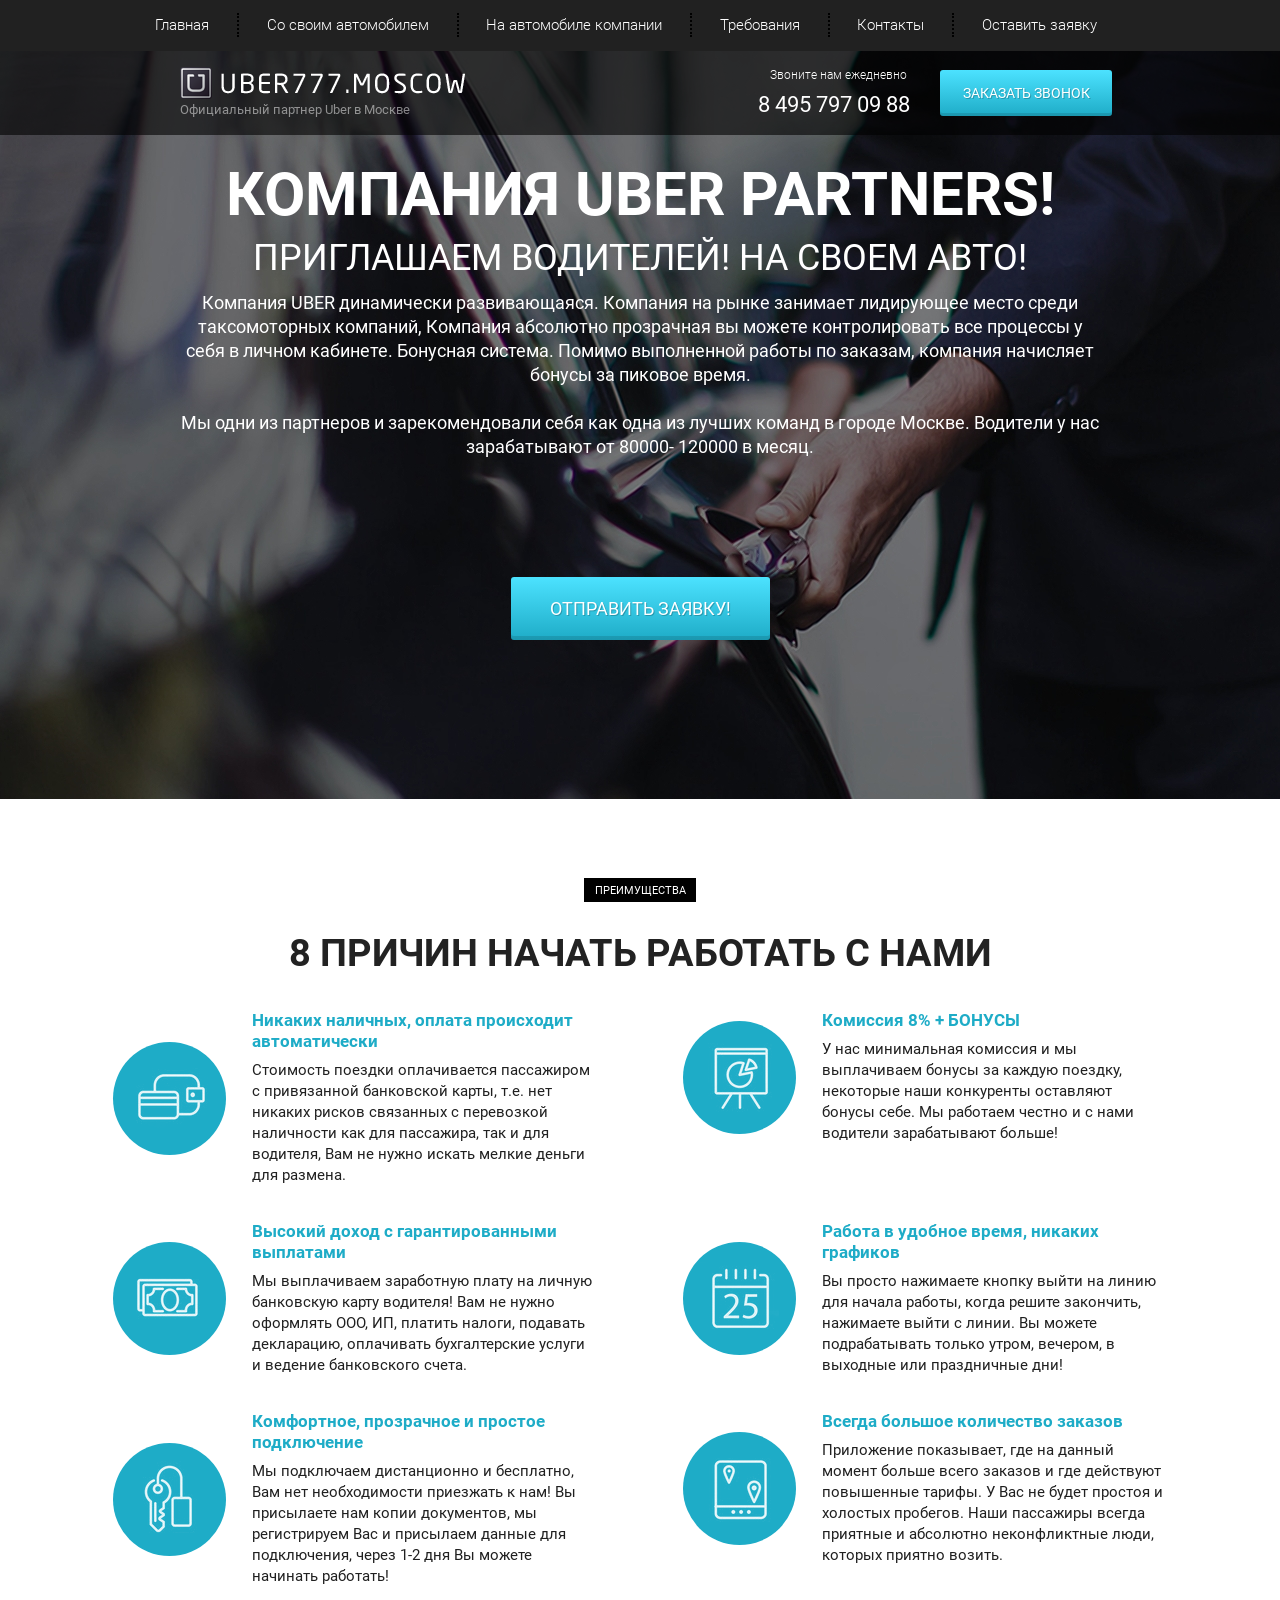
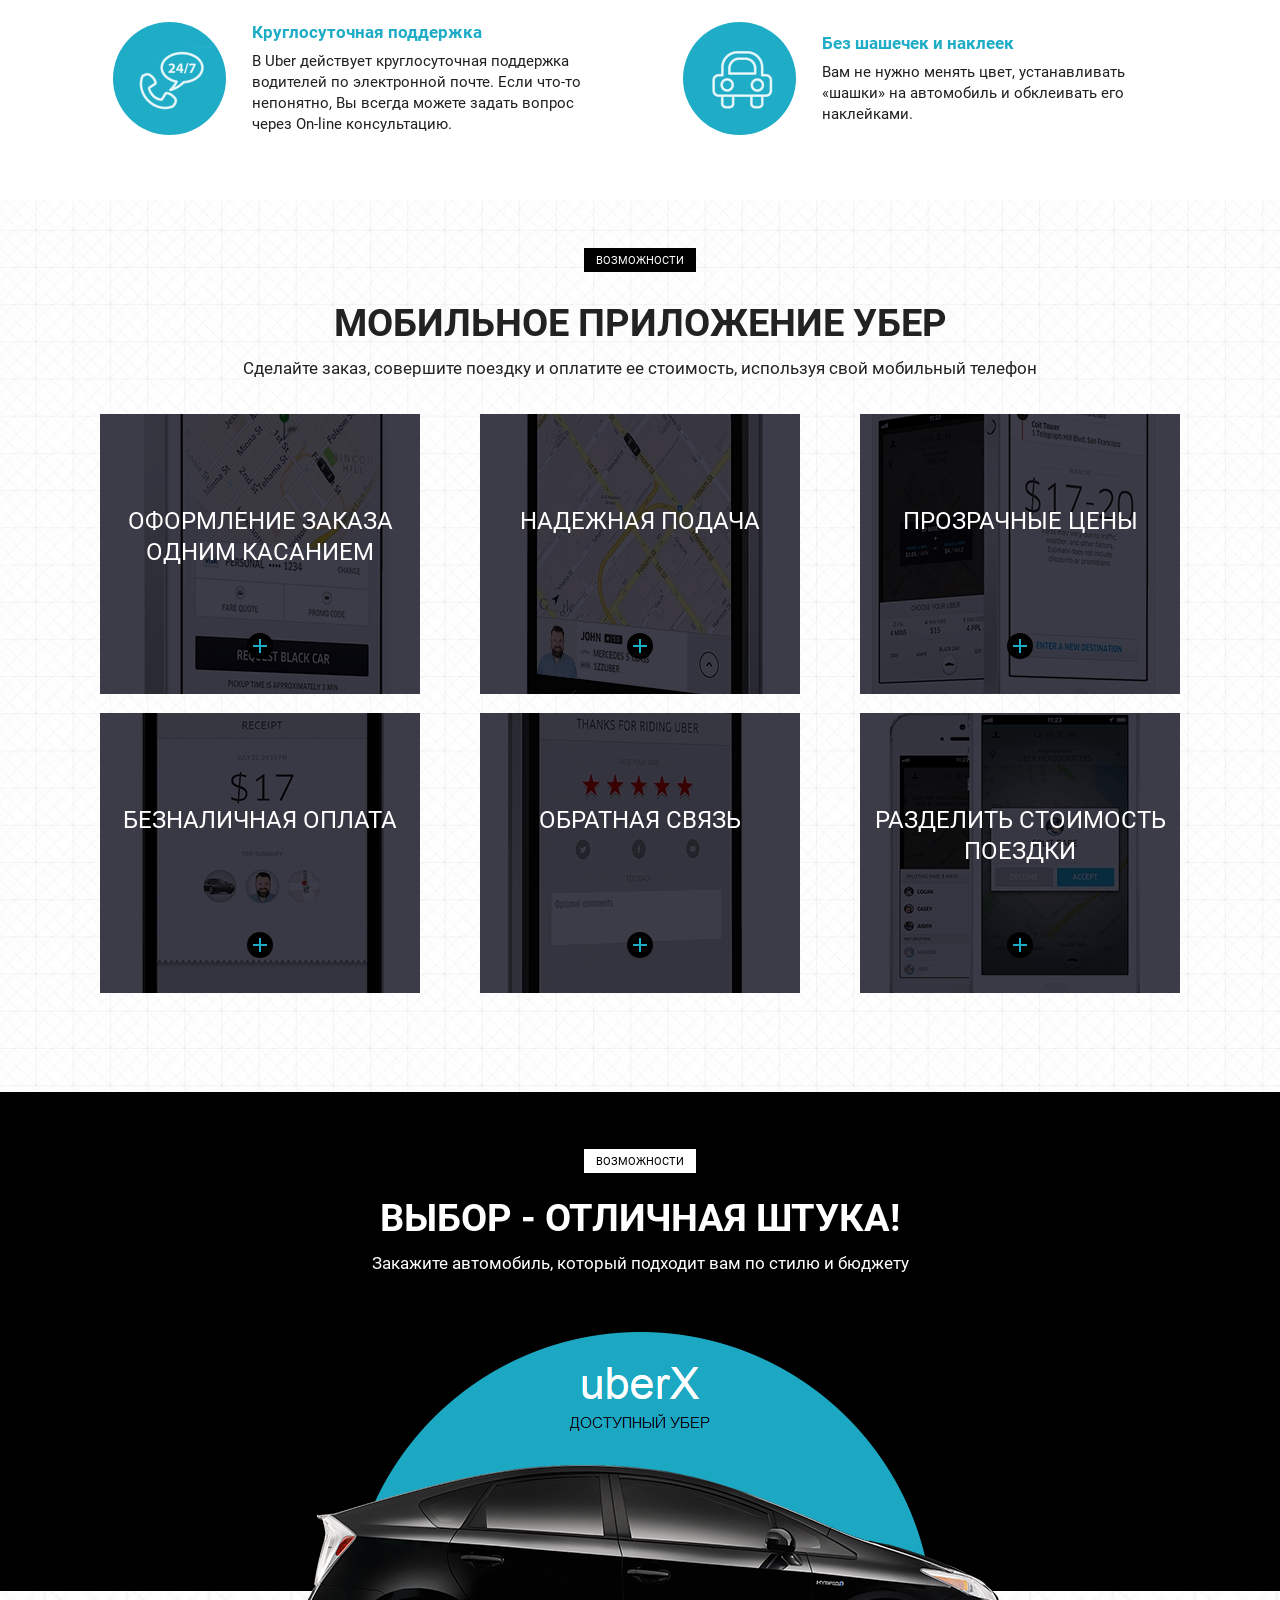
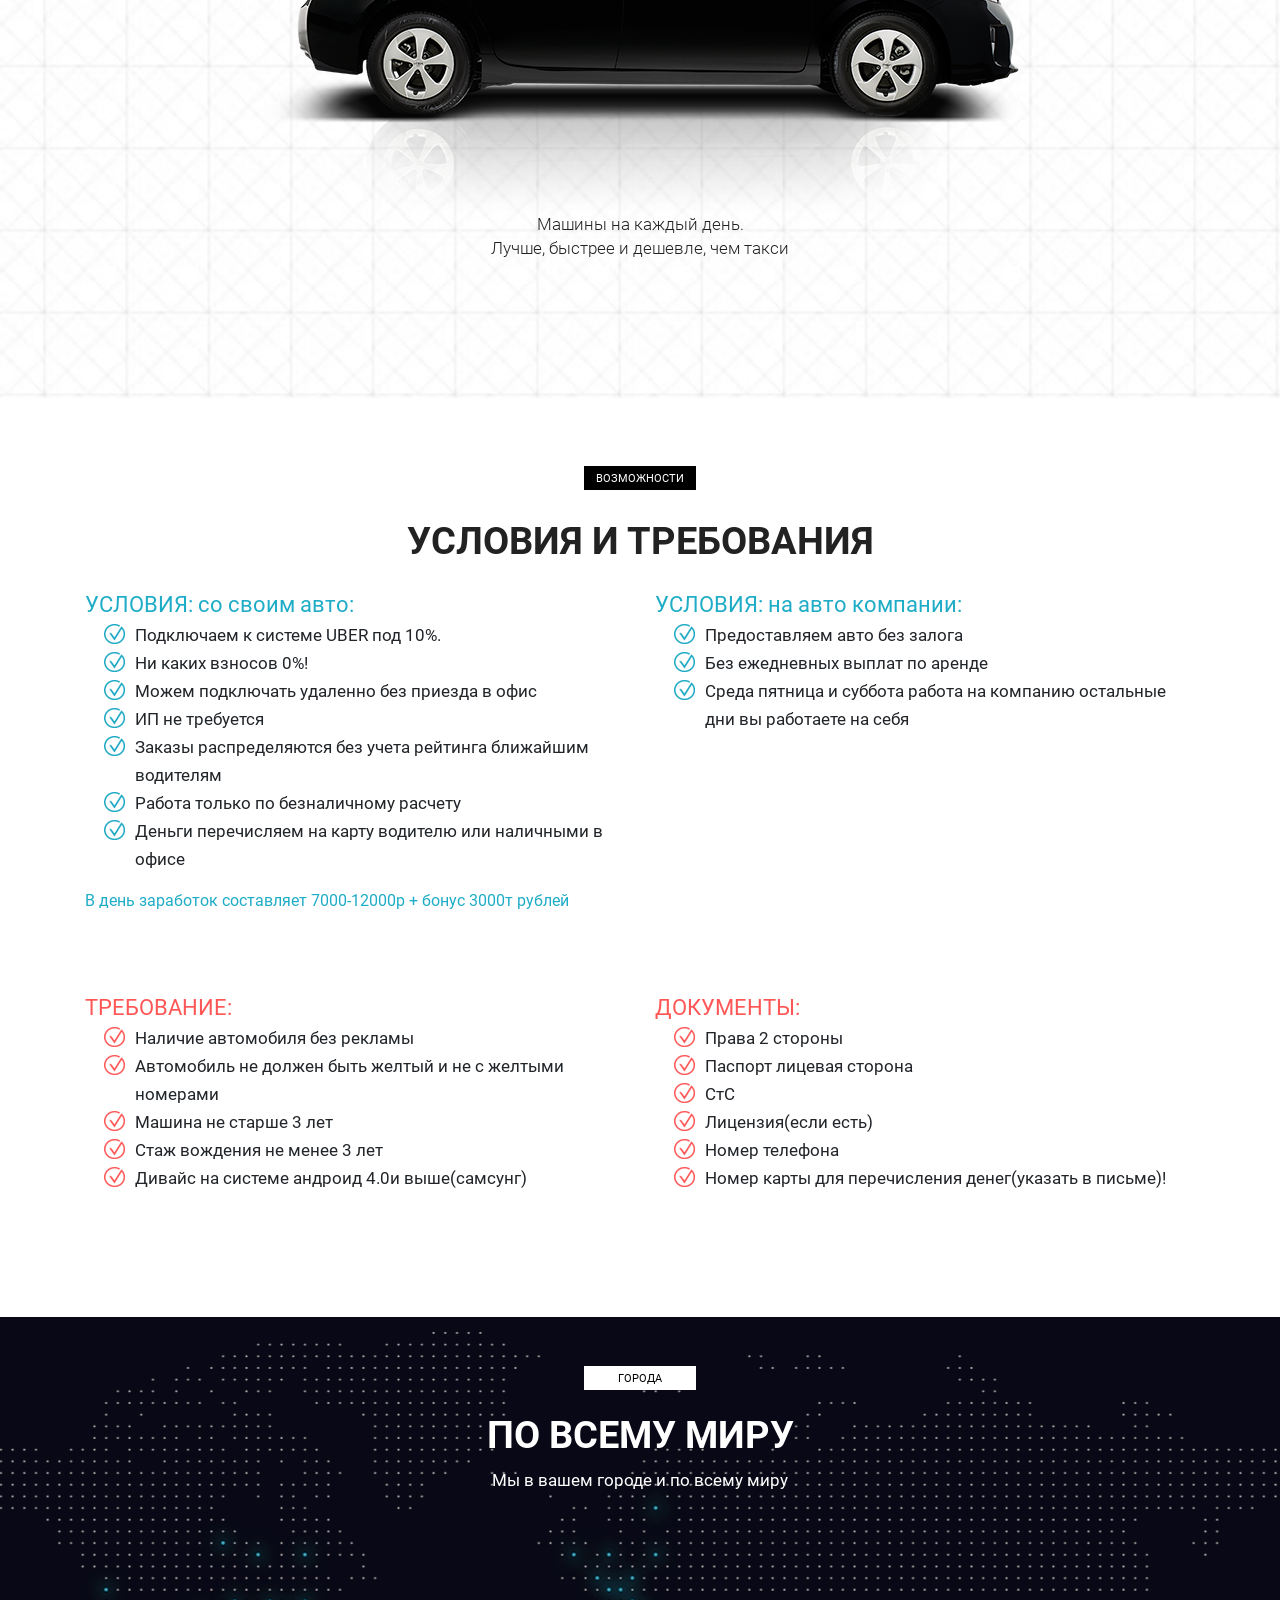
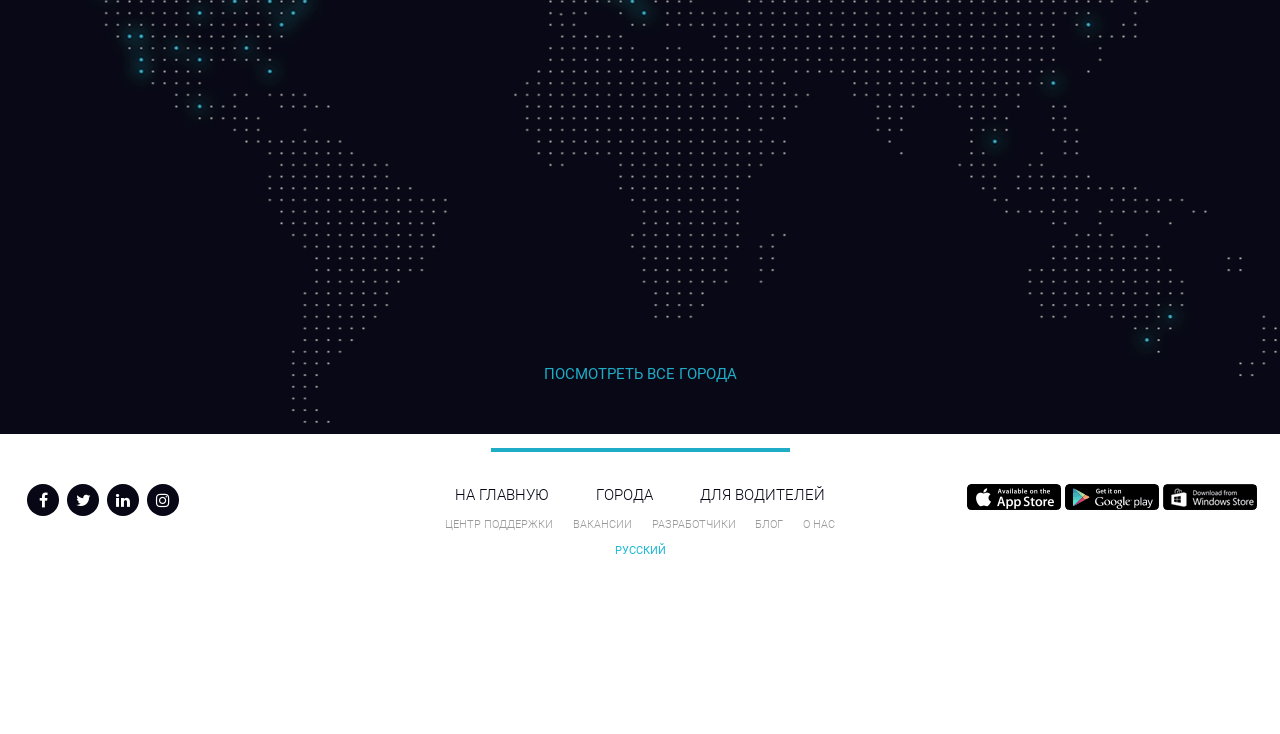
==== commit 85052628: "all" ====
--- a/src/index.html
+++ b/src/index.html
@@ -8,7 +8,7 @@
     <link rel="stylesheet" href="css/bootstrap-reboot.min.css">
     <link rel="stylesheet" href="css/bootstrap-grid.min.css">
     <link rel="stylesheet" href="css/fonts.css">
-    <link href="https://stackpath.bootstrapcdn.com/font-awesome/4.7.0/css/font-awesome.min.css" rel="stylesheet" integrity="sha384-wvfXpqpZZVQGK6TAh5PVlGOfQNHSoD2xbE+QkPxCAFlNEevoEH3Sl0sibVcOQVnN" crossorigin="anonymous">
+    <link href="https://stackpath.bootstrapcdn.com/font-awesome/4.7.0/css/font-awesome.min.css" rel="stylesheet">
     <link rel="stylesheet" href="css/style.css">
 </head>
 
@@ -25,19 +25,27 @@
                     <li class="menu_item"><a href="#" class="menu_link">Оставить заявку</a></li>
                 </ul>
             </div>
+            <div class="hamburger">
+                <span></span>
+                <span></span>
+                <span></span>
+            </div>
         </nav>
         <div class="subheader">
             <div class="container">
                 <div class="row">
-                    <div class="col-md-4 offset-md-1">
+                    <div class="col-6 col-md-4 offset-md-1">
                         <a href="#" class="subheader_logo"><img src="img/logo.png" alt="logo" class="logo_img"></a>
                         <div class="logo_text">Официальный партнер Uber в Москве</div>
                     </div>
-                    <div class="col-md-3 offset-md-1 col-xl-2 offset-xl-2">
+
+                    <div class="xs-hidden col-md-3 offset-md-1 col-xl-2 offset-xl-2">
                         <div class="call_us">Звоните нам ежедневно</div>
                         <a href="tel:+74957970988" class="number">8 495 797 09 88</a>
                     </div>
-                    <div class="col-md-2">
+
+                    <div class="col-6 col-md-3">
+                        <a href="tel:+74957970988" class="xs-visible number">8 495 797 09 88</a>
                         <button class="call_us_btn">
                             заказать звонок
                         </button>
@@ -317,6 +325,8 @@
             </div>
         </div>
     </footer>
+
+    <script src="js/script.js"></script>
 </body>
 
 </html>
--- a/src/css/style.css
+++ b/src/css/style.css
@@ -13,9 +13,18 @@
 nav {
   height: 51px;
   background-color: #212121;
-}
-
-/* line 8, ../../Users/Богдан/Desktop/html/Uber/src/sass/_general.sass */
+  position: fixed;
+  top: 0;
+  width: 100%;
+  z-index: 5;
+}
+
+/* line 12, ../../Users/Богдан/Desktop/html/Uber/src/sass/_general.sass */
+.hamburger {
+  display: none;
+}
+
+/* line 15, ../../Users/Богдан/Desktop/html/Uber/src/sass/_general.sass */
 .menu {
   display: flex;
   justify-content: space-between;
@@ -24,40 +33,41 @@
   list-style: none;
 }
 
-/* line 14, ../../Users/Богдан/Desktop/html/Uber/src/sass/_general.sass */
+/* line 21, ../../Users/Богдан/Desktop/html/Uber/src/sass/_general.sass */
 .menu_link {
   color: #ffffff;
   font-size: 15px;
   font-weight: 300;
 }
 
-/* line 18, ../../Users/Богдан/Desktop/html/Uber/src/sass/_general.sass */
+/* line 25, ../../Users/Богдан/Desktop/html/Uber/src/sass/_general.sass */
 .menu_item {
   border-right: 2px dotted #000;
   padding-right: 28px;
 }
 
-/* line 21, ../../Users/Богдан/Desktop/html/Uber/src/sass/_general.sass */
+/* line 28, ../../Users/Богдан/Desktop/html/Uber/src/sass/_general.sass */
 .menu_item:last-child {
   border-right: none;
 }
 
-/* line 25, ../../Users/Богдан/Desktop/html/Uber/src/sass/_general.sass */
+/* line 32, ../../Users/Богдан/Desktop/html/Uber/src/sass/_general.sass */
 .subheader {
   position: absolute;
   width: 100%;
   height: 84px;
   background-color: rgba(0, 0, 0, 0.6);
-}
-
-/* line 30, ../../Users/Богдан/Desktop/html/Uber/src/sass/_general.sass */
+  margin-top: 51px;
+}
+
+/* line 38, ../../Users/Богдан/Desktop/html/Uber/src/sass/_general.sass */
 .subheader_logo {
   display: block;
   max-width: 100%;
   margin-top: 16px;
 }
 
-/* line 35, ../../Users/Богдан/Desktop/html/Uber/src/sass/_general.sass */
+/* line 43, ../../Users/Богдан/Desktop/html/Uber/src/sass/_general.sass */
 .logo_text {
   color: #ffffff;
   opacity: 0.5;
@@ -67,7 +77,7 @@
   line-height: 10px;
 }
 
-/* line 43, ../../Users/Богдан/Desktop/html/Uber/src/sass/_general.sass */
+/* line 51, ../../Users/Богдан/Desktop/html/Uber/src/sass/_general.sass */
 .call_us {
   margin-top: 19px;
   line-height: 10px;
@@ -78,7 +88,7 @@
   font-weight: 300;
 }
 
-/* line 52, ../../Users/Богдан/Desktop/html/Uber/src/sass/_general.sass */
+/* line 60, ../../Users/Богдан/Desktop/html/Uber/src/sass/_general.sass */
 .number {
   display: block;
   margin-top: 8px;
@@ -90,13 +100,13 @@
   text-align: right;
 }
 
-/* line 61, ../../Users/Богдан/Desktop/html/Uber/src/sass/_general.sass */
+/* line 69, ../../Users/Богдан/Desktop/html/Uber/src/sass/_general.sass */
 .number:hover {
   text-decoration: none;
   color: #1eacc7;
 }
 
-/* line 66, ../../Users/Богдан/Desktop/html/Uber/src/sass/_general.sass */
+/* line 74, ../../Users/Богдан/Desktop/html/Uber/src/sass/_general.sass */
 .call_us_btn {
   width: 172px;
   height: 46px;
@@ -118,14 +128,14 @@
   background-color: #1eacc7;
 }
 
-/* line 81, ../../Users/Богдан/Desktop/html/Uber/src/sass/_general.sass */
+/* line 89, ../../Users/Богдан/Desktop/html/Uber/src/sass/_general.sass */
 .promo {
   min-height: 799px;
   background: url("../img/main-bg.jpg") center center/cover no-repeat;
   padding: 150px 0 135px 0;
 }
 
-/* line 85, ../../Users/Богдан/Desktop/html/Uber/src/sass/_general.sass */
+/* line 93, ../../Users/Богдан/Desktop/html/Uber/src/sass/_general.sass */
 .promo_header {
   font-weight: 700;
   font-size: 60px;
@@ -134,7 +144,7 @@
   text-align: center;
 }
 
-/* line 91, ../../Users/Богдан/Desktop/html/Uber/src/sass/_general.sass */
+/* line 99, ../../Users/Богдан/Desktop/html/Uber/src/sass/_general.sass */
 .promo_subheader {
   font-size: 36px;
   font-weight: 400;
@@ -144,7 +154,7 @@
   line-height: 20px;
 }
 
-/* line 98, ../../Users/Богдан/Desktop/html/Uber/src/sass/_general.sass */
+/* line 106, ../../Users/Богдан/Desktop/html/Uber/src/sass/_general.sass */
 .promo_descr {
   margin-top: 23px;
   color: #ffffff;
@@ -154,7 +164,7 @@
   text-align: center;
 }
 
-/* line 105, ../../Users/Богдан/Desktop/html/Uber/src/sass/_general.sass */
+/* line 113, ../../Users/Богдан/Desktop/html/Uber/src/sass/_general.sass */
 .promo_btn {
   width: 259px;
   height: 63px;
@@ -178,7 +188,7 @@
   background-color: #1eacc7;
 }
 
-/* line 122, ../../Users/Богдан/Desktop/html/Uber/src/sass/_general.sass */
+/* line 130, ../../Users/Богдан/Desktop/html/Uber/src/sass/_general.sass */
 .label {
   width: 112px;
   height: 24px;
@@ -192,7 +202,7 @@
   padding: 5px 11px;
 }
 
-/* line 134, ../../Users/Богдан/Desktop/html/Uber/src/sass/_general.sass */
+/* line 142, ../../Users/Богдан/Desktop/html/Uber/src/sass/_general.sass */
 .label_white {
   background-color: #fff;
   color: #000;
@@ -200,7 +210,7 @@
   z-index: 2;
 }
 
-/* line 140, ../../Users/Богдан/Desktop/html/Uber/src/sass/_general.sass */
+/* line 148, ../../Users/Богдан/Desktop/html/Uber/src/sass/_general.sass */
 .title {
   color: #222222;
   font-size: 38px;
@@ -213,19 +223,19 @@
   z-index: 2;
 }
 
-/* line 151, ../../Users/Богдан/Desktop/html/Uber/src/sass/_general.sass */
+/* line 159, ../../Users/Богдан/Desktop/html/Uber/src/sass/_general.sass */
 .title_white {
   color: #ffffff;
   margin-top: 32px;
 }
 
-/* line 155, ../../Users/Богдан/Desktop/html/Uber/src/sass/_general.sass */
+/* line 163, ../../Users/Богдан/Desktop/html/Uber/src/sass/_general.sass */
 .reasons {
   min-height: 900px;
   padding: 79px 0 65px 0;
 }
 
-/* line 158, ../../Users/Богдан/Desktop/html/Uber/src/sass/_general.sass */
+/* line 166, ../../Users/Богдан/Desktop/html/Uber/src/sass/_general.sass */
 .reasons_block {
   display: flex;
   justify-content: center;
@@ -233,7 +243,7 @@
   margin-top: 35px;
 }
 
-/* line 163, ../../Users/Богдан/Desktop/html/Uber/src/sass/_general.sass */
+/* line 171, ../../Users/Богдан/Desktop/html/Uber/src/sass/_general.sass */
 .reasons_round {
   display: flex;
   justify-content: center;
@@ -244,13 +254,13 @@
   border-radius: 100%;
 }
 
-/* line 171, ../../Users/Богдан/Desktop/html/Uber/src/sass/_general.sass */
+/* line 179, ../../Users/Богдан/Desktop/html/Uber/src/sass/_general.sass */
 .reasons_text_block {
   width: 345px;
   margin-left: 26px;
 }
 
-/* line 174, ../../Users/Богдан/Desktop/html/Uber/src/sass/_general.sass */
+/* line 182, ../../Users/Богдан/Desktop/html/Uber/src/sass/_general.sass */
 .reasons_title {
   line-height: 21px;
   color: #1eacc7;
@@ -258,7 +268,7 @@
   font-weight: 700;
 }
 
-/* line 179, ../../Users/Богдан/Desktop/html/Uber/src/sass/_general.sass */
+/* line 187, ../../Users/Богдан/Desktop/html/Uber/src/sass/_general.sass */
 .reasons_text {
   color: #202020;
   font-size: 15px;
@@ -266,19 +276,19 @@
   line-height: 21px;
 }
 
-/* line 185, ../../Users/Богдан/Desktop/html/Uber/src/sass/_general.sass */
+/* line 193, ../../Users/Богдан/Desktop/html/Uber/src/sass/_general.sass */
 .mobile {
   background: url("../img/app-bg.jpg") center center/cover no-repeat;
   min-height: 864px;
   padding: 48px 0 80px 0;
 }
 
-/* line 189, ../../Users/Богдан/Desktop/html/Uber/src/sass/_general.sass */
+/* line 197, ../../Users/Богдан/Desktop/html/Uber/src/sass/_general.sass */
 .mobile .row {
   margin-top: 32px;
 }
 
-/* line 191, ../../Users/Богдан/Desktop/html/Uber/src/sass/_general.sass */
+/* line 199, ../../Users/Богдан/Desktop/html/Uber/src/sass/_general.sass */
 .mobile_item {
   position: relative;
   width: 320px;
@@ -288,37 +298,37 @@
   padding-top: 92px;
 }
 
-/* line 198, ../../Users/Богдан/Desktop/html/Uber/src/sass/_general.sass */
+/* line 206, ../../Users/Богдан/Desktop/html/Uber/src/sass/_general.sass */
 .mobile_item_1 {
   background: url("../img/app-img-1.jpg") center center/cover no-repeat;
 }
 
-/* line 200, ../../Users/Богдан/Desktop/html/Uber/src/sass/_general.sass */
+/* line 208, ../../Users/Богдан/Desktop/html/Uber/src/sass/_general.sass */
 .mobile_item_2 {
   background: url("../img/app-img-2.jpg") center center/cover no-repeat;
 }
 
-/* line 202, ../../Users/Богдан/Desktop/html/Uber/src/sass/_general.sass */
+/* line 210, ../../Users/Богдан/Desktop/html/Uber/src/sass/_general.sass */
 .mobile_item_3 {
   background: url("../img/app-img-3.jpg") center center/cover no-repeat;
 }
 
-/* line 204, ../../Users/Богдан/Desktop/html/Uber/src/sass/_general.sass */
+/* line 212, ../../Users/Богдан/Desktop/html/Uber/src/sass/_general.sass */
 .mobile_item_4 {
   background: url("../img/app-img-4.jpg") center center/cover no-repeat;
 }
 
-/* line 206, ../../Users/Богдан/Desktop/html/Uber/src/sass/_general.sass */
+/* line 214, ../../Users/Богдан/Desktop/html/Uber/src/sass/_general.sass */
 .mobile_item_5 {
   background: url("../img/app-img-5.jpg") center center/cover no-repeat;
 }
 
-/* line 208, ../../Users/Богдан/Desktop/html/Uber/src/sass/_general.sass */
+/* line 216, ../../Users/Богдан/Desktop/html/Uber/src/sass/_general.sass */
 .mobile_item_6 {
   background: url("../img/app-img-6.jpg") center center/cover no-repeat;
 }
 
-/* line 210, ../../Users/Богдан/Desktop/html/Uber/src/sass/_general.sass */
+/* line 218, ../../Users/Богдан/Desktop/html/Uber/src/sass/_general.sass */
 .mobile_item_subtitle {
   color: #ffffff;
   font-size: 24px;
@@ -328,7 +338,7 @@
   text-align: center;
 }
 
-/* line 217, ../../Users/Богдан/Desktop/html/Uber/src/sass/_general.sass */
+/* line 225, ../../Users/Богдан/Desktop/html/Uber/src/sass/_general.sass */
 .mobile_item_plus {
   display: flex;
   justify-content: center;
@@ -345,7 +355,7 @@
   cursor: pointer;
 }
 
-/* line 231, ../../Users/Богдан/Desktop/html/Uber/src/sass/_general.sass */
+/* line 239, ../../Users/Богдан/Desktop/html/Uber/src/sass/_general.sass */
 .mobile_item_plus:before {
   content: '';
   display: block;
@@ -355,7 +365,7 @@
   transition: 0.5s all;
 }
 
-/* line 238, ../../Users/Богдан/Desktop/html/Uber/src/sass/_general.sass */
+/* line 246, ../../Users/Богдан/Desktop/html/Uber/src/sass/_general.sass */
 .mobile_item_plus:after {
   content: '';
   display: block;
@@ -366,12 +376,12 @@
   transition: 0.5s all;
 }
 
-/* line 247, ../../Users/Богдан/Desktop/html/Uber/src/sass/_general.sass */
+/* line 255, ../../Users/Богдан/Desktop/html/Uber/src/sass/_general.sass */
 .mobile_item_plus:hover:before, .mobile_item_plus:hover:after {
   background-color: #ff5656;
 }
 
-/* line 252, ../../Users/Богдан/Desktop/html/Uber/src/sass/_general.sass */
+/* line 260, ../../Users/Богдан/Desktop/html/Uber/src/sass/_general.sass */
 .title_text {
   color: #222222;
   font-size: 17px;
@@ -382,21 +392,21 @@
   z-index: 2;
 }
 
-/* line 261, ../../Users/Богдан/Desktop/html/Uber/src/sass/_general.sass */
+/* line 269, ../../Users/Богдан/Desktop/html/Uber/src/sass/_general.sass */
 .title_text_white {
   color: #ffffff;
   margin-top: 19px;
 }
 
-/* line 265, ../../Users/Богдан/Desktop/html/Uber/src/sass/_general.sass */
+/* line 273, ../../Users/Богдан/Desktop/html/Uber/src/sass/_general.sass */
 .choise {
   position: relative;
-  height: 896px;
+  min-height: 896px;
   padding: 57px 0 138px 0;
   background: url("../img/choice-bg.jpg") center center/cover no-repeat;
 }
 
-/* line 270, ../../Users/Богдан/Desktop/html/Uber/src/sass/_general.sass */
+/* line 278, ../../Users/Богдан/Desktop/html/Uber/src/sass/_general.sass */
 .choise .black {
   background-color: #000;
   position: absolute;
@@ -407,7 +417,7 @@
   top: 0;
 }
 
-/* line 278, ../../Users/Богдан/Desktop/html/Uber/src/sass/_general.sass */
+/* line 286, ../../Users/Богдан/Desktop/html/Uber/src/sass/_general.sass */
 .choise img {
   position: relative;
   z-index: 2;
@@ -415,7 +425,7 @@
   margin: 56px auto 0 auto;
 }
 
-/* line 283, ../../Users/Богдан/Desktop/html/Uber/src/sass/_general.sass */
+/* line 291, ../../Users/Богдан/Desktop/html/Uber/src/sass/_general.sass */
 .choise .choise_text {
   text-align: center;
   color: #222222;
@@ -424,31 +434,31 @@
   line-height: 24px;
 }
 
-/* line 290, ../../Users/Богдан/Desktop/html/Uber/src/sass/_general.sass */
+/* line 298, ../../Users/Богдан/Desktop/html/Uber/src/sass/_general.sass */
 .terms {
   min-height: 919px;
   padding: 68px 0 84px 0;
 }
 
-/* line 293, ../../Users/Богдан/Desktop/html/Uber/src/sass/_general.sass */
+/* line 301, ../../Users/Богдан/Desktop/html/Uber/src/sass/_general.sass */
 .terms_wrapper {
   margin-top: 33px;
 }
 
-/* line 295, ../../Users/Богдан/Desktop/html/Uber/src/sass/_general.sass */
+/* line 303, ../../Users/Богдан/Desktop/html/Uber/src/sass/_general.sass */
 .terms_title, .terms_title_red {
   color: #1eacc7;
   font-size: 22px;
   font-weight: 500;
 }
 
-/* line 299, ../../Users/Богдан/Desktop/html/Uber/src/sass/_general.sass */
+/* line 307, ../../Users/Богдан/Desktop/html/Uber/src/sass/_general.sass */
 .terms p {
   color: #1eacc7;
   font-weight: 500;
 }
 
-/* line 302, ../../Users/Богдан/Desktop/html/Uber/src/sass/_general.sass */
+/* line 310, ../../Users/Богдан/Desktop/html/Uber/src/sass/_general.sass */
 .terms_list, .terms_list_red {
   font-size: 17px;
   font-weight: 500;
@@ -456,13 +466,13 @@
   padding-left: 50px;
 }
 
-/* line 307, ../../Users/Богдан/Desktop/html/Uber/src/sass/_general.sass */
+/* line 315, ../../Users/Богдан/Desktop/html/Uber/src/sass/_general.sass */
 .terms_list li, .terms_list_red li {
   position: relative;
   list-style: none;
 }
 
-/* line 310, ../../Users/Богдан/Desktop/html/Uber/src/sass/_general.sass */
+/* line 318, ../../Users/Богдан/Desktop/html/Uber/src/sass/_general.sass */
 .terms_list li:before, .terms_list_red li:before {
   content: '';
   display: block;
@@ -474,18 +484,18 @@
   background: url("../img/check-blue.png") center center/cover no-repeat;
 }
 
-/* line 319, ../../Users/Богдан/Desktop/html/Uber/src/sass/_general.sass */
+/* line 327, ../../Users/Богдан/Desktop/html/Uber/src/sass/_general.sass */
 .terms_title_red {
   color: #ff5656;
   margin-top: 62px;
 }
 
-/* line 324, ../../Users/Богдан/Desktop/html/Uber/src/sass/_general.sass */
+/* line 332, ../../Users/Богдан/Desktop/html/Uber/src/sass/_general.sass */
 .terms_list_red li:before {
   background: url("../img/check-red.png") center center/cover no-repeat;
 }
 
-/* line 327, ../../Users/Богдан/Desktop/html/Uber/src/sass/_general.sass */
+/* line 335, ../../Users/Богдан/Desktop/html/Uber/src/sass/_general.sass */
 .map {
   position: relative;
   height: 717px;
@@ -493,7 +503,7 @@
   padding: 49px 0 49px 0;
 }
 
-/* line 332, ../../Users/Богдан/Desktop/html/Uber/src/sass/_general.sass */
+/* line 340, ../../Users/Богдан/Desktop/html/Uber/src/sass/_general.sass */
 .map_link {
   display: block;
   position: absolute;
@@ -506,23 +516,24 @@
   text-transform: uppercase;
 }
 
-/* line 342, ../../Users/Богдан/Desktop/html/Uber/src/sass/_general.sass */
+/* line 350, ../../Users/Богдан/Desktop/html/Uber/src/sass/_general.sass */
 .map_link:hover {
   color: #63d2e8;
   text-decoration: none;
 }
 
-/* line 347, ../../Users/Богдан/Desktop/html/Uber/src/sass/_general.sass */
+/* line 355, ../../Users/Богдан/Desktop/html/Uber/src/sass/_general.sass */
 footer {
+  min-height: 300px;
   padding: 14px 23px 30px 23px;
 }
 
-/* line 349, ../../Users/Богдан/Desktop/html/Uber/src/sass/_general.sass */
+/* line 358, ../../Users/Богдан/Desktop/html/Uber/src/sass/_general.sass */
 footer a {
   text-decoration: none;
 }
 
-/* line 353, ../../Users/Богдан/Desktop/html/Uber/src/sass/_general.sass */
+/* line 362, ../../Users/Богдан/Desktop/html/Uber/src/sass/_general.sass */
 .footer_devider {
   width: 299px;
   height: 4px;
@@ -530,7 +541,7 @@
   margin: 0 auto;
 }
 
-/* line 358, ../../Users/Богдан/Desktop/html/Uber/src/sass/_general.sass */
+/* line 367, ../../Users/Богдан/Desktop/html/Uber/src/sass/_general.sass */
 .footer_wrapper {
   display: flex;
   justify-content: space-between;
@@ -538,25 +549,25 @@
   padding: 32px 0 39px 0;
 }
 
-/* line 363, ../../Users/Богдан/Desktop/html/Uber/src/sass/_general.sass */
+/* line 372, ../../Users/Богдан/Desktop/html/Uber/src/sass/_general.sass */
 .footer_wrapper > div {
   width: 33%;
 }
 
-/* line 365, ../../Users/Богдан/Desktop/html/Uber/src/sass/_general.sass */
+/* line 374, ../../Users/Богдан/Desktop/html/Uber/src/sass/_general.sass */
 .footer_wrapper > div:nth-child(3) {
   display: flex;
   justify-content: flex-end;
 }
 
-/* line 368, ../../Users/Богдан/Desktop/html/Uber/src/sass/_general.sass */
+/* line 377, ../../Users/Богдан/Desktop/html/Uber/src/sass/_general.sass */
 .footer_social {
   width: 160px;
   display: flex;
   justify-content: space-between;
 }
 
-/* line 372, ../../Users/Богдан/Desktop/html/Uber/src/sass/_general.sass */
+/* line 381, ../../Users/Богдан/Desktop/html/Uber/src/sass/_general.sass */
 .footer_social_item {
   display: flex;
   width: 32px;
@@ -568,25 +579,25 @@
   margin: 0 4px;
 }
 
-/* line 381, ../../Users/Богдан/Desktop/html/Uber/src/sass/_general.sass */
+/* line 390, ../../Users/Богдан/Desktop/html/Uber/src/sass/_general.sass */
 .footer_social_item i {
   color: #fff;
 }
 
-/* line 383, ../../Users/Богдан/Desktop/html/Uber/src/sass/_general.sass */
+/* line 392, ../../Users/Богдан/Desktop/html/Uber/src/sass/_general.sass */
 .footer_links {
   width: 390px;
   margin: 0 auto;
 }
 
-/* line 386, ../../Users/Богдан/Desktop/html/Uber/src/sass/_general.sass */
+/* line 395, ../../Users/Богдан/Desktop/html/Uber/src/sass/_general.sass */
 .footer_links_main {
   display: flex;
   justify-content: space-between;
   padding: 0 10px;
 }
 
-/* line 390, ../../Users/Богдан/Desktop/html/Uber/src/sass/_general.sass */
+/* line 399, ../../Users/Богдан/Desktop/html/Uber/src/sass/_general.sass */
 .footer_links_main a {
   color: #070716;
   font-size: 15px;
@@ -594,14 +605,14 @@
   text-transform: uppercase;
 }
 
-/* line 395, ../../Users/Богдан/Desktop/html/Uber/src/sass/_general.sass */
+/* line 404, ../../Users/Богдан/Desktop/html/Uber/src/sass/_general.sass */
 .footer_links_sub {
   display: flex;
   justify-content: space-between;
   margin-top: 10px;
 }
 
-/* line 399, ../../Users/Богдан/Desktop/html/Uber/src/sass/_general.sass */
+/* line 408, ../../Users/Богдан/Desktop/html/Uber/src/sass/_general.sass */
 .footer_links_sub a {
   color: #999999;
   font-size: 11px;
@@ -609,7 +620,7 @@
   text-transform: uppercase;
 }
 
-/* line 404, ../../Users/Богдан/Desktop/html/Uber/src/sass/_general.sass */
+/* line 413, ../../Users/Богдан/Desktop/html/Uber/src/sass/_general.sass */
 .footer_links_lang {
   display: block;
   text-align: center;
@@ -620,6 +631,11 @@
   text-transform: uppercase;
 }
 
+/* line 421, ../../Users/Богдан/Desktop/html/Uber/src/sass/_general.sass */
+.xs-visible {
+  display: none;
+}
+
 @media (max-width: 1200px) {
   /* line 3, ../../Users/Богдан/Desktop/html/Uber/src/sass/_media.sass */
   .menu_item {
@@ -661,80 +677,89 @@
   .footer_wrapper > div:nth-child(3) {
     width: 25%;
     display: flex;
-    justify-content: flex-end;
+    justify-content: center;
+  }
+  /* line 29, ../../Users/Богдан/Desktop/html/Uber/src/sass/_media.sass */
+  .footer_app {
+    display: flex;
+    flex-direction: column;
+  }
+  /* line 32, ../../Users/Богдан/Desktop/html/Uber/src/sass/_media.sass */
+  .footer_app a {
+    padding-bottom: 10px;
   }
 }
 
 @media (max-width: 991px) {
-  /* line 32, ../../Users/Богдан/Desktop/html/Uber/src/sass/_media.sass */
+  /* line 38, ../../Users/Богдан/Desktop/html/Uber/src/sass/_media.sass */
   .menu_item {
     padding-right: 9px;
   }
-  /* line 34, ../../Users/Богдан/Desktop/html/Uber/src/sass/_media.sass */
+  /* line 40, ../../Users/Богдан/Desktop/html/Uber/src/sass/_media.sass */
   .menu_link {
     font-size: 10px;
   }
-  /* line 37, ../../Users/Богдан/Desktop/html/Uber/src/sass/_media.sass */
+  /* line 43, ../../Users/Богдан/Desktop/html/Uber/src/sass/_media.sass */
   .subheader .logo_img {
     width: 195px;
   }
-  /* line 39, ../../Users/Богдан/Desktop/html/Uber/src/sass/_media.sass */
+  /* line 45, ../../Users/Богдан/Desktop/html/Uber/src/sass/_media.sass */
   .subheader .logo_text {
     font-size: 11px;
   }
-  /* line 41, ../../Users/Богдан/Desktop/html/Uber/src/sass/_media.sass */
+  /* line 47, ../../Users/Богдан/Desktop/html/Uber/src/sass/_media.sass */
   .subheader .number {
     font-size: 20px;
   }
-  /* line 44, ../../Users/Богдан/Desktop/html/Uber/src/sass/_media.sass */
+  /* line 50, ../../Users/Богдан/Desktop/html/Uber/src/sass/_media.sass */
   .promo_header {
     font-size: 40px;
   }
-  /* line 46, ../../Users/Богдан/Desktop/html/Uber/src/sass/_media.sass */
+  /* line 52, ../../Users/Богдан/Desktop/html/Uber/src/sass/_media.sass */
   .promo_subheader {
     font-size: 25px;
   }
-  /* line 49, ../../Users/Богдан/Desktop/html/Uber/src/sass/_media.sass */
-  .reasons .title {
+  /* line 54, ../../Users/Богдан/Desktop/html/Uber/src/sass/_media.sass */
+  .title {
     font-size: 35px;
   }
-  /* line 51, ../../Users/Богдан/Desktop/html/Uber/src/sass/_media.sass */
+  /* line 57, ../../Users/Богдан/Desktop/html/Uber/src/sass/_media.sass */
   .reasons_text_block {
     margin-top: 10px;
   }
-  /* line 53, ../../Users/Богдан/Desktop/html/Uber/src/sass/_media.sass */
+  /* line 59, ../../Users/Богдан/Desktop/html/Uber/src/sass/_media.sass */
   .reasons_block {
     align-items: center;
     flex-direction: column;
   }
-  /* line 56, ../../Users/Богдан/Desktop/html/Uber/src/sass/_media.sass */
+  /* line 62, ../../Users/Богдан/Desktop/html/Uber/src/sass/_media.sass */
   .choise {
     min-height: 800px;
   }
-  /* line 58, ../../Users/Богдан/Desktop/html/Uber/src/sass/_media.sass */
+  /* line 64, ../../Users/Богдан/Desktop/html/Uber/src/sass/_media.sass */
   .choise_img {
     width: 100%;
   }
-  /* line 61, ../../Users/Богдан/Desktop/html/Uber/src/sass/_media.sass */
+  /* line 67, ../../Users/Богдан/Desktop/html/Uber/src/sass/_media.sass */
   .footer_links {
     width: 300px;
   }
-  /* line 64, ../../Users/Богдан/Desktop/html/Uber/src/sass/_media.sass */
+  /* line 70, ../../Users/Богдан/Desktop/html/Uber/src/sass/_media.sass */
   .footer_links_main a {
     font-size: 12px;
   }
-  /* line 67, ../../Users/Богдан/Desktop/html/Uber/src/sass/_media.sass */
+  /* line 73, ../../Users/Богдан/Desktop/html/Uber/src/sass/_media.sass */
   .footer_links_sub a {
     font-size: 9px;
   }
-  /* line 70, ../../Users/Богдан/Desktop/html/Uber/src/sass/_media.sass */
+  /* line 76, ../../Users/Богдан/Desktop/html/Uber/src/sass/_media.sass */
   .footer_links_lang a {
     font-size: 11px;
   }
 }
 
 @media (max-width: 767px) {
-  /* line 74, ../../Users/Богдан/Desktop/html/Uber/src/sass/_media.sass */
+  /* line 80, ../../Users/Богдан/Desktop/html/Uber/src/sass/_media.sass */
   .menu {
     position: fixed;
     flex-direction: column;
@@ -749,20 +774,141 @@
     transition: 0.6s all;
     z-index: 5;
   }
-  /* line 87, ../../Users/Богдан/Desktop/html/Uber/src/sass/_media.sass */
+  /* line 93, ../../Users/Богдан/Desktop/html/Uber/src/sass/_media.sass */
   .menu_active {
     left: 0;
   }
-  /* line 89, ../../Users/Богдан/Desktop/html/Uber/src/sass/_media.sass */
+  /* line 95, ../../Users/Богдан/Desktop/html/Uber/src/sass/_media.sass */
   .menu_item {
     padding-right: 0;
     border: none;
     margin: 10px 0;
   }
-  /* line 93, ../../Users/Богдан/Desktop/html/Uber/src/sass/_media.sass */
+  /* line 99, ../../Users/Богдан/Desktop/html/Uber/src/sass/_media.sass */
   .menu_link {
     font-size: 20px;
   }
+  /* line 101, ../../Users/Богдан/Desktop/html/Uber/src/sass/_media.sass */
+  .hamburger {
+    display: block;
+    position: absolute;
+    right: 10px;
+    top: 50%;
+    transform: translateY(-50%);
+    width: 26px;
+    height: 12px;
+  }
+  /* line 109, ../../Users/Богдан/Desktop/html/Uber/src/sass/_media.sass */
+  .hamburger span {
+    display: block;
+    height: 2px;
+    width: 100%;
+    background-color: #fff;
+    margin-bottom: 2px;
+    transition: 0.5s all;
+  }
+  /* line 117, ../../Users/Богдан/Desktop/html/Uber/src/sass/_media.sass */
+  .hamburger_active span {
+    margin-bottom: -2px;
+  }
+  /* line 119, ../../Users/Богдан/Desktop/html/Uber/src/sass/_media.sass */
+  .hamburger_active span:nth-child(1) {
+    transform: translateY(3px) rotate(-45deg);
+  }
+  /* line 121, ../../Users/Богдан/Desktop/html/Uber/src/sass/_media.sass */
+  .hamburger_active span:nth-child(2) {
+    display: none;
+  }
+  /* line 123, ../../Users/Богдан/Desktop/html/Uber/src/sass/_media.sass */
+  .hamburger_active span:nth-child(3) {
+    transform: translateY(3px) rotate(45deg);
+  }
+  /* line 126, ../../Users/Богдан/Desktop/html/Uber/src/sass/_media.sass */
+  .subheader .number {
+    margin-top: 5px;
+    font-size: 16px;
+    font-weight: 400;
+    text-transform: uppercase;
+    text-align: center;
+  }
+  /* line 132, ../../Users/Богдан/Desktop/html/Uber/src/sass/_media.sass */
+  .subheader .call_us_btn {
+    display: block;
+    margin-top: 5px;
+    width: 200px;
+    height: 40px;
+    margin: 0 auto;
+  }
+  /* line 138, ../../Users/Богдан/Desktop/html/Uber/src/sass/_media.sass */
+  .promo {
+    padding: 180px 0 120px 0;
+  }
+  /* line 140, ../../Users/Богдан/Desktop/html/Uber/src/sass/_media.sass */
+  .promo_header {
+    font-size: 35px;
+  }
+  /* line 142, ../../Users/Богдан/Desktop/html/Uber/src/sass/_media.sass */
+  .promo_subheader {
+    font-size: 23px;
+  }
+  /* line 144, ../../Users/Богдан/Desktop/html/Uber/src/sass/_media.sass */
+  .title {
+    font-size: 27px;
+  }
+  /* line 146, ../../Users/Богдан/Desktop/html/Uber/src/sass/_media.sass */
+  .choise {
+    min-height: 500px;
+  }
+  /* line 149, ../../Users/Богдан/Desktop/html/Uber/src/sass/_media.sass */
+  .footer_wrapper {
+    flex-direction: column;
+  }
+  /* line 151, ../../Users/Богдан/Desktop/html/Uber/src/sass/_media.sass */
+  .footer_wrapper > div {
+    margin-bottom: 40px;
+    width: 100%;
+  }
+  /* line 154, ../../Users/Богдан/Desktop/html/Uber/src/sass/_media.sass */
+  .footer_wrapper > div:nth-child(1) {
+    width: 100%;
+    display: flex;
+    justify-content: center;
+    align-items: center;
+  }
+  /* line 159, ../../Users/Богдан/Desktop/html/Uber/src/sass/_media.sass */
+  .footer_wrapper > div:nth-child(2) {
+    order: -1;
+  }
+  /* line 161, ../../Users/Богдан/Desktop/html/Uber/src/sass/_media.sass */
+  .footer_wrapper > div:nth-child(3) {
+    width: 100%;
+    justify-content: center;
+    align-items: center;
+  }
+  /* line 165, ../../Users/Богдан/Desktop/html/Uber/src/sass/_media.sass */
+  .footer_app {
+    display: flex;
+    flex-direction: row;
+  }
+  /* line 168, ../../Users/Богдан/Desktop/html/Uber/src/sass/_media.sass */
+  .footer_app a {
+    padding: 0 2px;
+  }
+  /* line 170, ../../Users/Богдан/Desktop/html/Uber/src/sass/_media.sass */
+  .xs-hidden {
+    display: none;
+  }
+  /* line 172, ../../Users/Богдан/Desktop/html/Uber/src/sass/_media.sass */
+  .xs-visible {
+    display: block;
+  }
+}
+
+@media (max-width: 575px) {
+  /* line 179, ../../Users/Богдан/Desktop/html/Uber/src/sass/_media.sass */
+  .subheader .call_us_btn {
+    width: 100%;
+  }
 }
 
 /*# sourceMappingURL=style.css.map */
